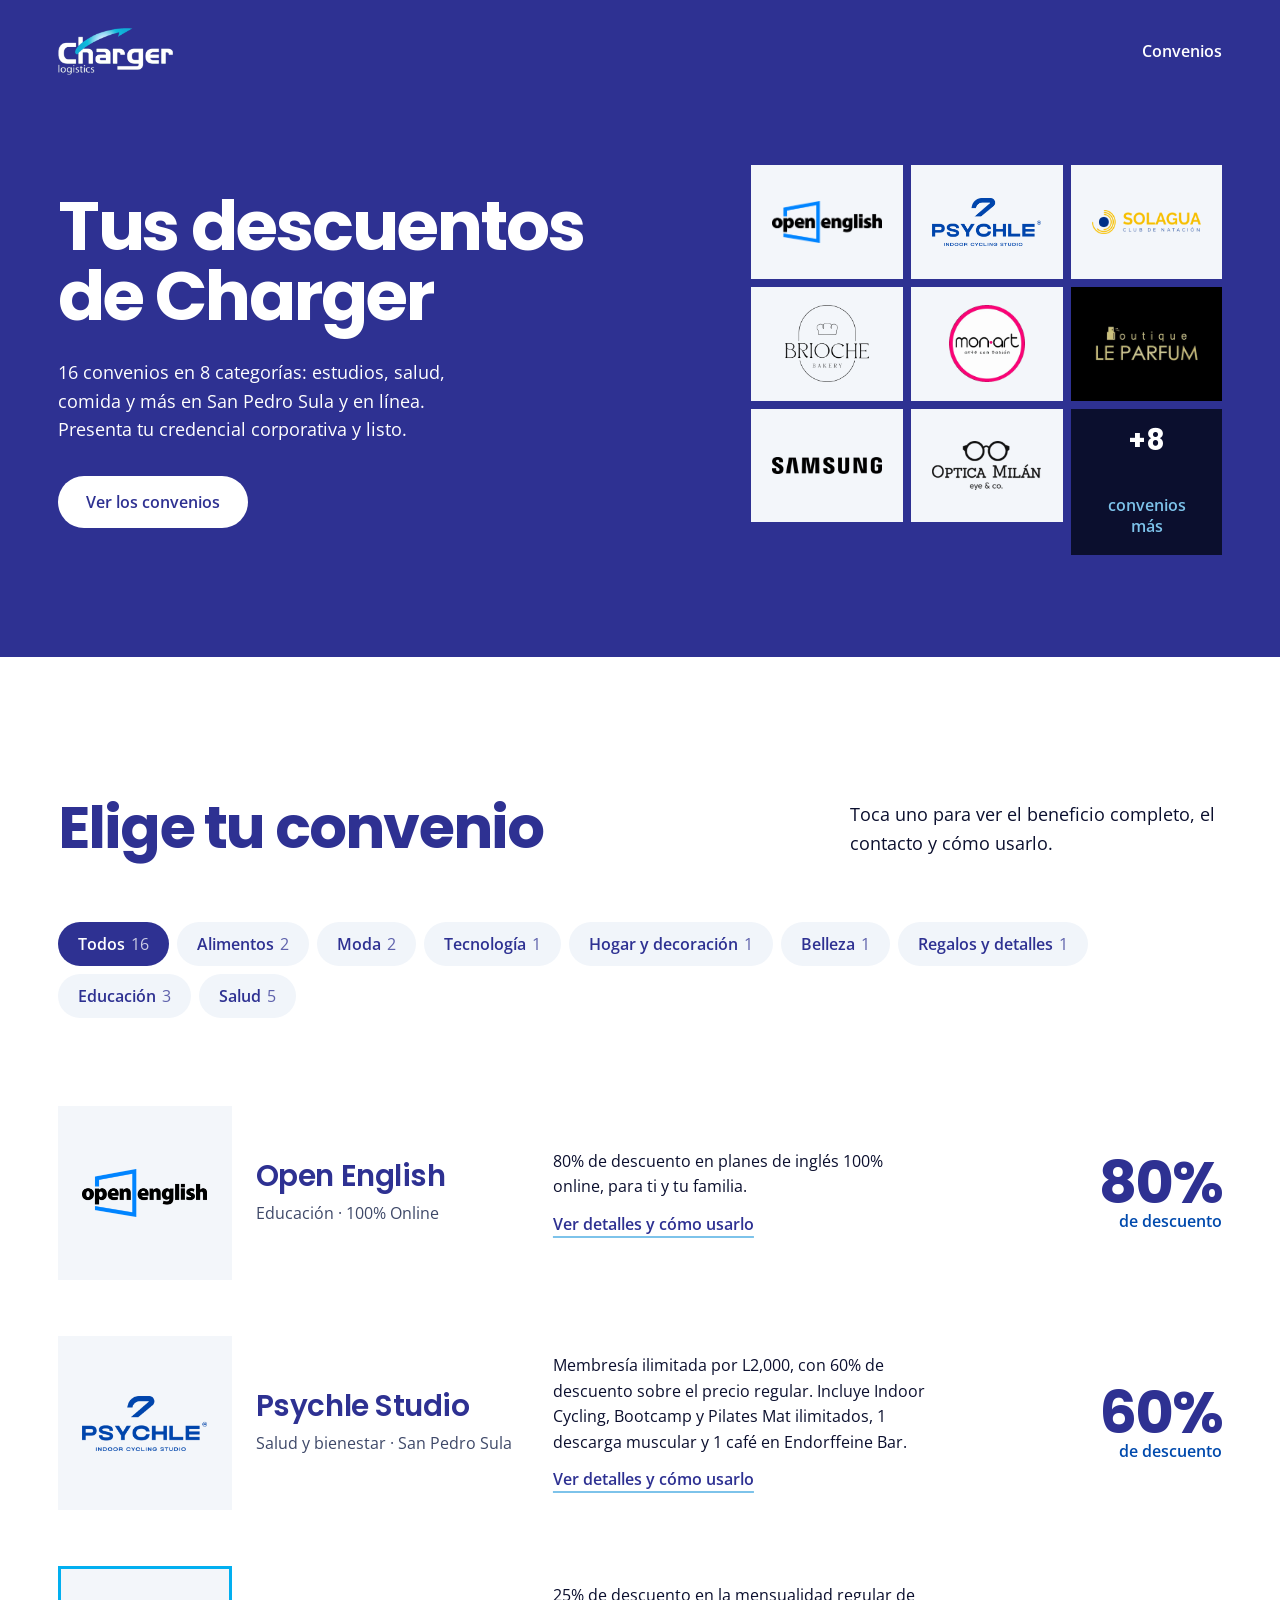
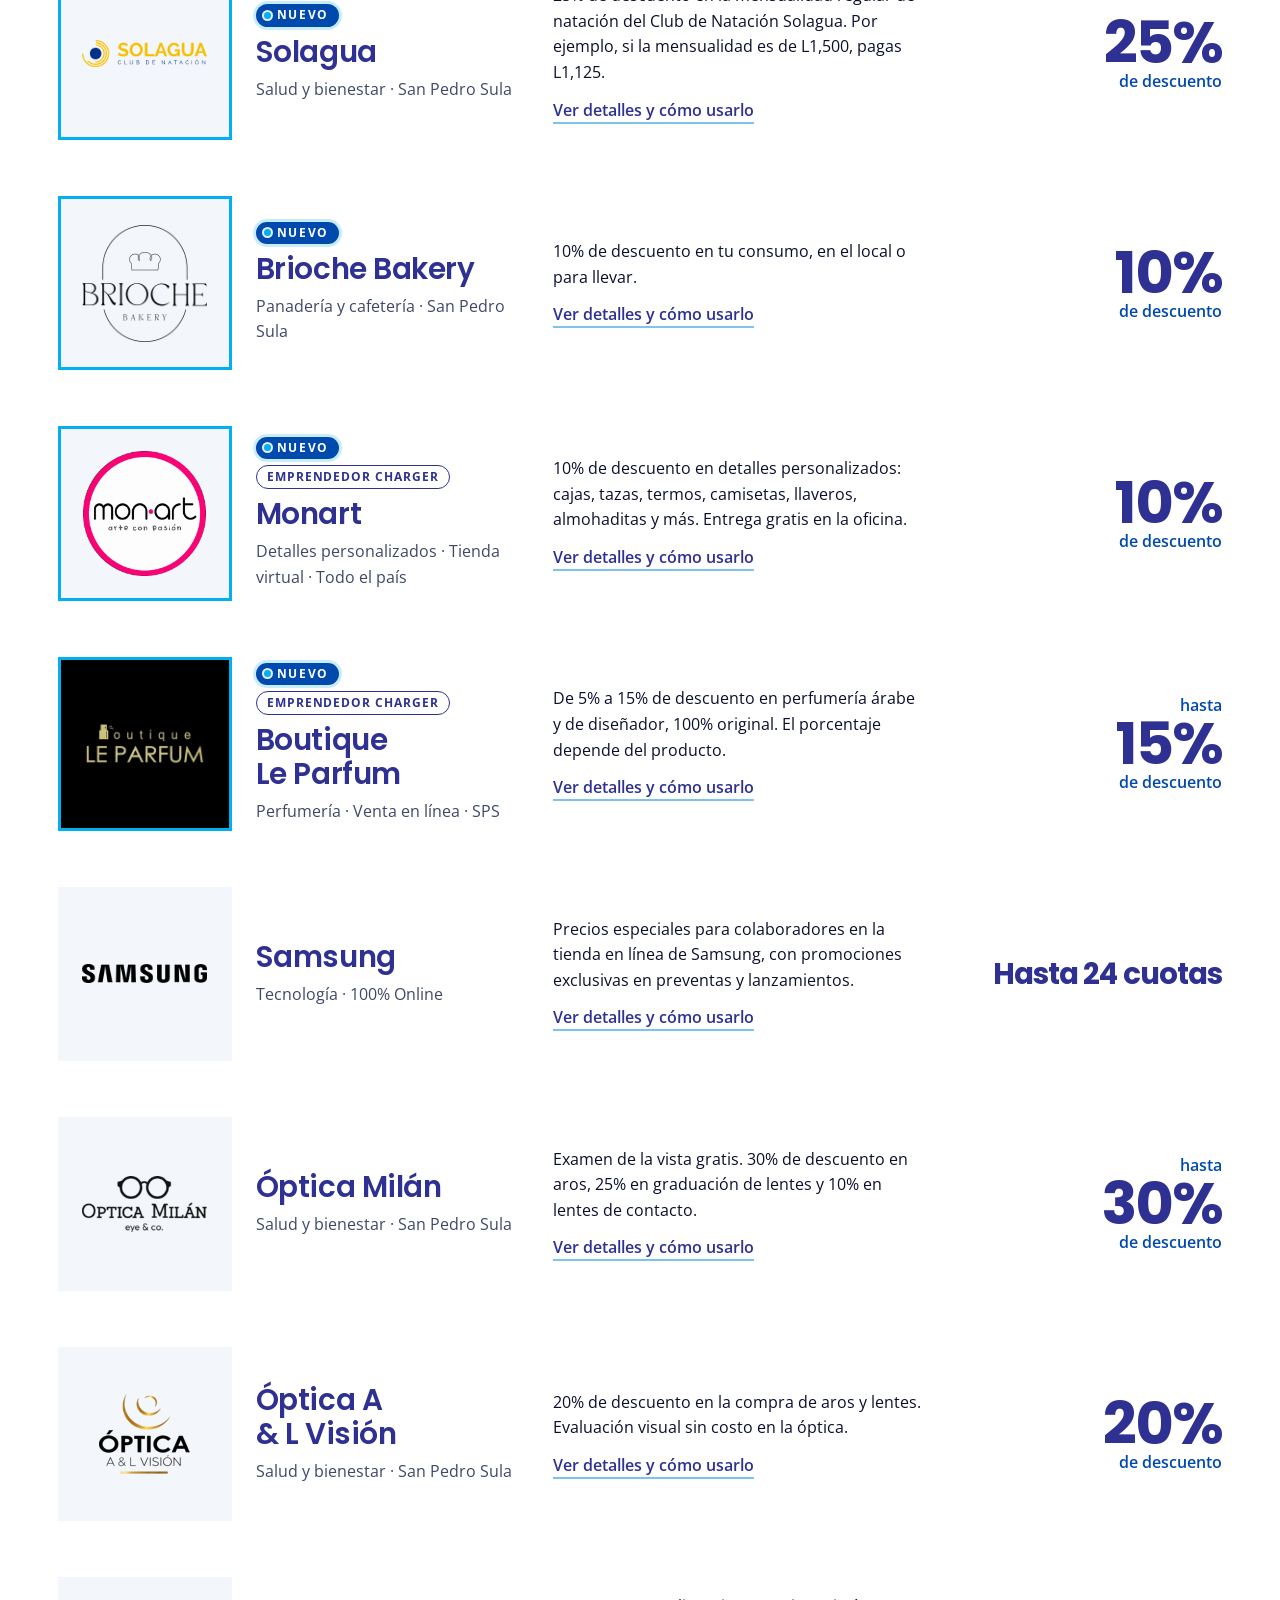
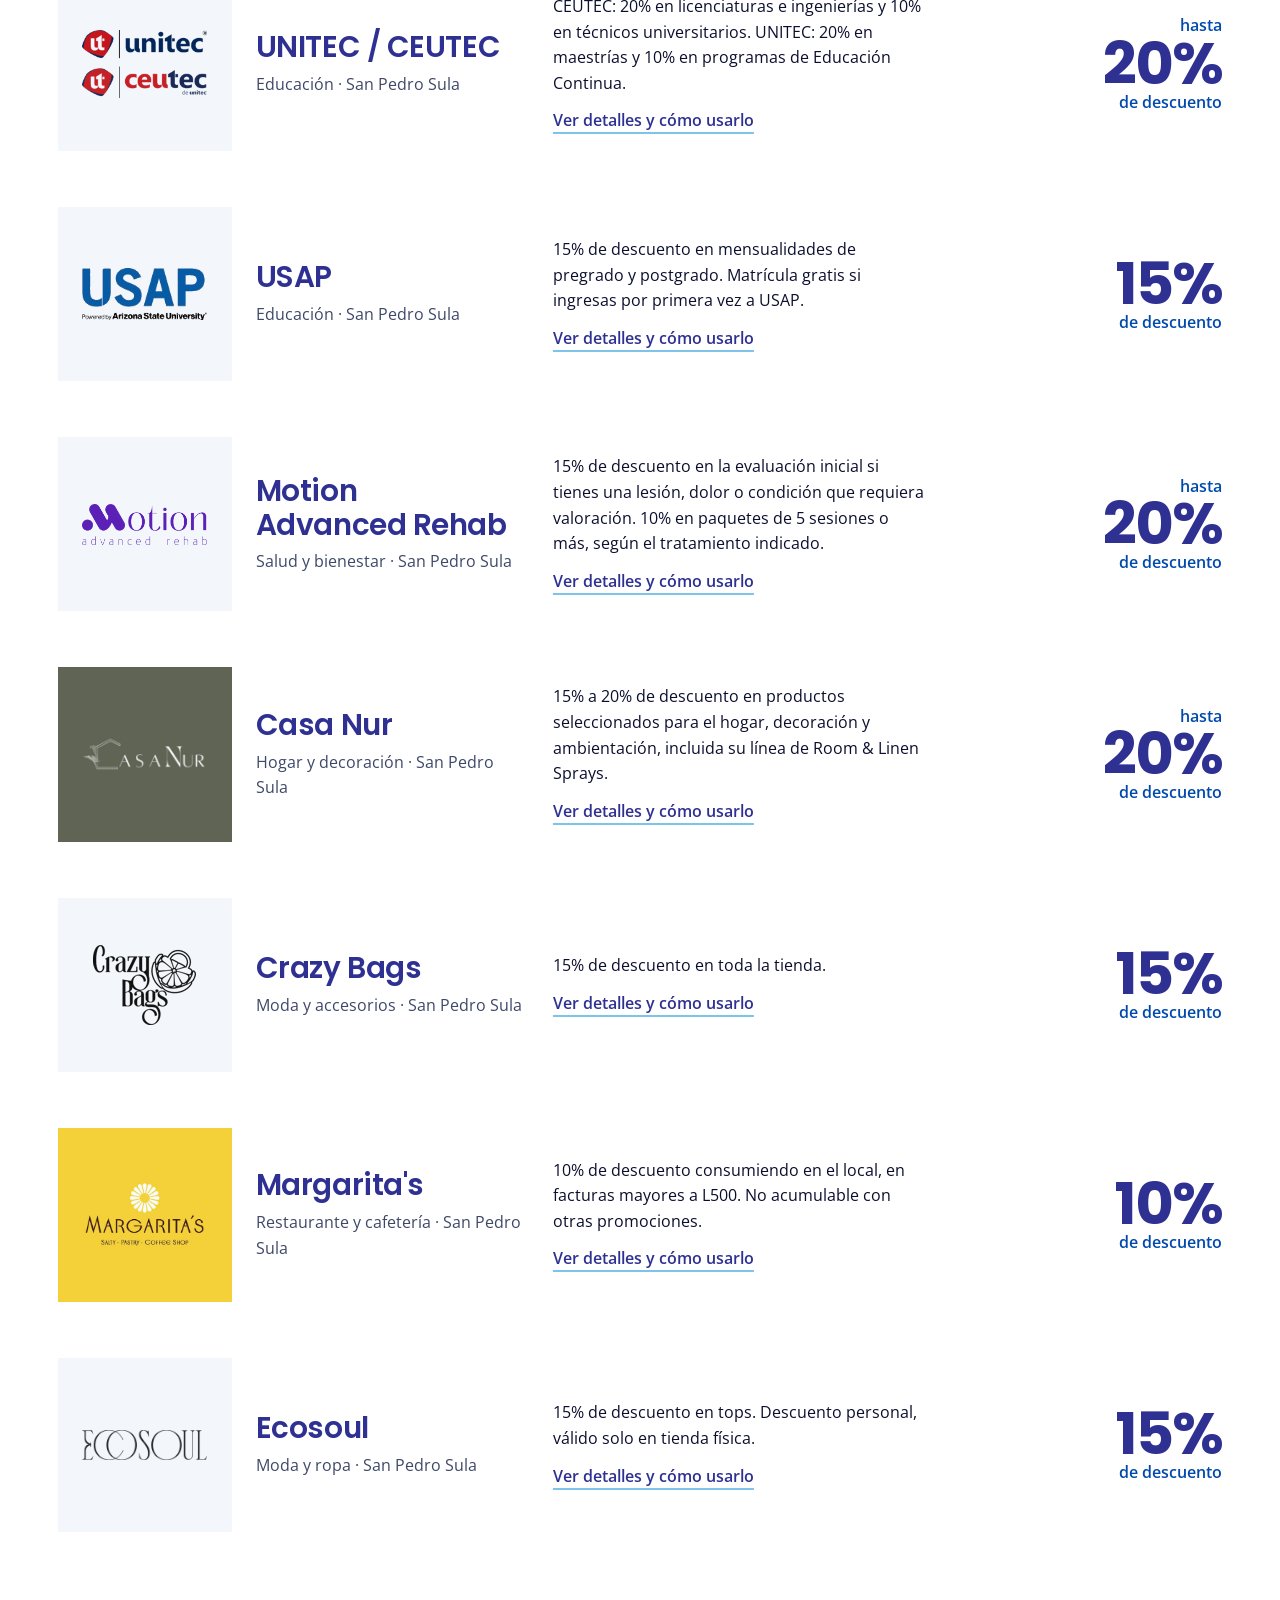
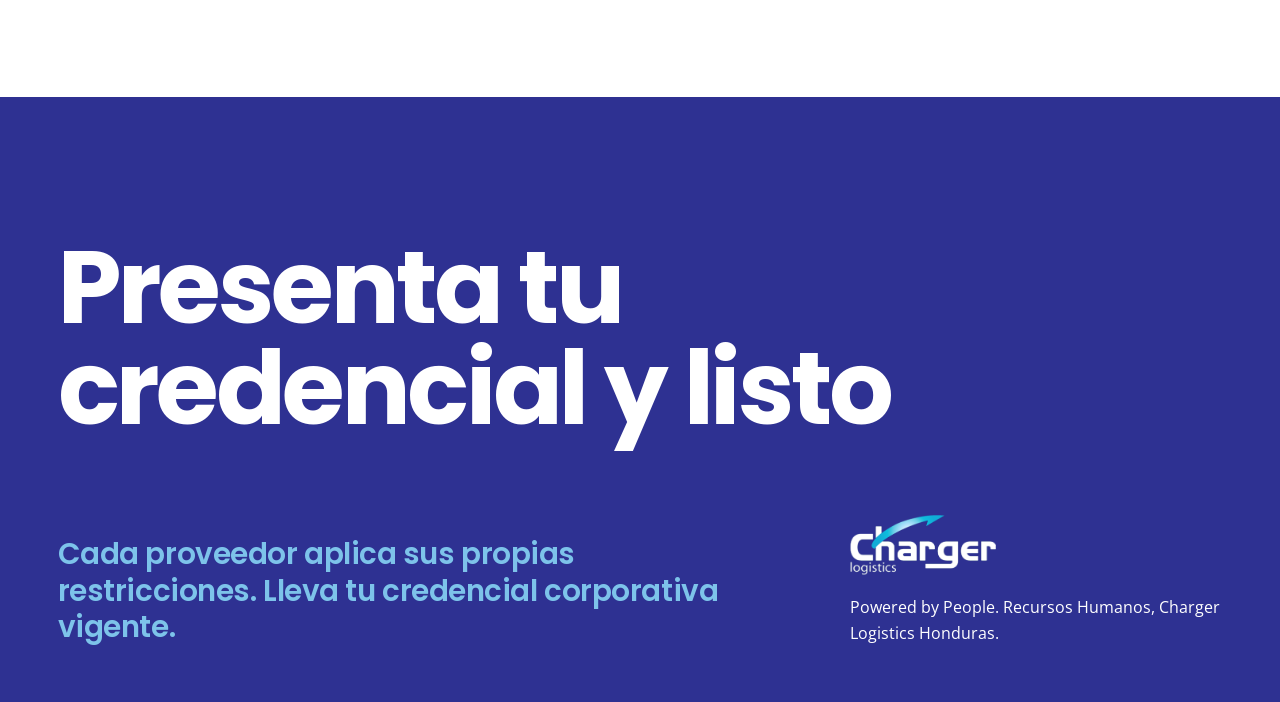
==== convenios/index.html @ ea6435e7 "Convenios: agregar Monart y Boutique Le Parfum (Emprendedores Charger) - Nueva categoría Regalos y d" ====
<!doctype html>
<html lang="es">
<head>
<meta charset="utf-8">
<meta name="viewport" content="width=device-width, initial-scale=1, viewport-fit=cover">
<title>Convenios Charger Honduras</title>
<meta name="description" content="Descuentos y beneficios para colaboradores de Charger Logistics Honduras.">
<meta name="theme-color" content="#2E3192">
<link rel="icon" type="image/png" sizes="64x64" href="[data-uri]">
<link rel="icon" type="image/png" sizes="32x32" href="[data-uri]">
<link rel="apple-touch-icon" href="[data-uri]">
<link rel="preload" href="../fonts/poppins-latin-700-normal.woff2" as="font" type="font/woff2" crossorigin>
<style>
@font-face{font-family:"Poppins";src:url("../fonts/poppins-latin-600-normal.woff2") format("woff2");font-weight:600;font-display:swap}
@font-face{font-family:"Poppins";src:url("../fonts/poppins-latin-700-normal.woff2") format("woff2");font-weight:700;font-display:swap}
@font-face{font-family:"Open Sans";src:url("../fonts/open-sans-latin-wght-normal.woff2") format("woff2");font-weight:300 800;font-display:swap}

:root{
  --indigo:#2E3192; --blue:#004AAD; --cyan:#02AFF0; --sky:#7DC3EA;
  --ink:#0B0F2E; --white:#fff; --tint:#F1F5FA; --track:#DDE4EE; --muted:#3E4868;
  --title:"Poppins",system-ui,sans-serif;
  --body:"Open Sans",system-ui,-apple-system,"Segoe UI",sans-serif;
  --fs-display:clamp(30px,8vw,132px);
  --fs-h2:clamp(32px,4.6vw,68px);
  --fs-statement:clamp(22px,2.3vw,34px);
  --fs-body:18px; --fs-small:16px;
  --m:clamp(20px,4.5vw,64px);
  --gap:clamp(96px,11vw,168px);
  --ease:cubic-bezier(.2,.7,.2,1);
}
*,*::before,*::after{box-sizing:border-box}
html{-webkit-text-size-adjust:100%;scroll-behavior:smooth}
body{margin:0;background:var(--white);color:var(--ink);font:400 var(--fs-body)/1.6 var(--body);-webkit-font-smoothing:antialiased}
h1,h2,h3{font-family:var(--title);margin:0;text-wrap:balance}
p{margin:0} ul,ol{margin:0;padding:0} ul{list-style:none}
img{display:block;max-width:100%;height:auto}
a{color:inherit}
[hidden]{display:none!important}
::selection{background:var(--cyan);color:var(--ink)}
:focus-visible{outline:3px solid var(--cyan);outline-offset:3px}
.wrap{padding-inline:var(--m)}
.skip{position:absolute;left:var(--m);top:-100px;z-index:10;background:var(--white);color:var(--indigo);padding:12px 20px;font-weight:600}
.skip:focus{top:16px}

.btn{display:inline-flex;align-items:center;justify-content:center;min-height:52px;padding:0 28px;border:0;border-radius:999px;font:600 var(--fs-small)/1 var(--body);text-decoration:none;cursor:pointer;transition:background-color .2s,color .2s,transform .15s var(--ease)}
.btn:active{transform:scale(.97)}
.btn-light{background:var(--white);color:var(--indigo)}
.btn-light:hover{background:var(--sky)}

/* Portada */
.hero{background:var(--indigo);color:var(--white)}
.hero .wrap{padding-block:28px clamp(64px,8vw,120px)}
.bar{display:flex;align-items:center;justify-content:space-between;gap:24px}
.brand{width:clamp(96px,9vw,122px)}
.bar ul{display:flex;gap:clamp(16px,3vw,40px)}
.bar a{font-weight:600;font-size:var(--fs-small);text-decoration:none;display:inline-block;padding:8px 0;transition:color .2s}
.bar a:hover{color:var(--sky)}
.hero h1{font-size:clamp(36px,5.4vw,96px);font-weight:700;line-height:1;letter-spacing:-.03em}
.hero-foot{margin-top:clamp(56px,7vw,112px);display:grid;grid-template-columns:repeat(12,1fr);column-gap:24px;row-gap:48px;align-items:center}
.hero-copy{grid-column:1/span 6}
.hero-copy .lead{margin-top:28px}
.lead{max-width:44ch}
.actions-row{margin-top:32px}
.wall{grid-column:8/span 5;justify-self:end;width:100%;max-width:clamp(480px,36vw,760px);display:grid;grid-template-columns:repeat(3,minmax(0,1fr));gap:8px}
.wall span{aspect-ratio:4/3;display:flex;align-items:center;justify-content:center;padding:12% 14%}
.wall img{max-height:100%;object-fit:contain}
.wall .more{background:var(--ink);flex-direction:column;font-family:var(--title);font-weight:700;font-size:28px;line-height:1;text-align:center}
.wall .more small{font:600 var(--fs-small)/1.3 var(--body);margin-top:8px;color:var(--sky)}

/* Lista de convenios */
main{padding-block:var(--gap)}
.list-head{display:grid;grid-template-columns:repeat(12,1fr);column-gap:24px;row-gap:24px;align-items:end}
.list-head h2{grid-column:1/span 7;font-size:var(--fs-h2);font-weight:700;line-height:1.02;letter-spacing:-.03em;color:var(--indigo)}
.list-head p{grid-column:9/span 4;max-width:40ch}
.filters{margin-top:clamp(40px,5vw,64px);display:flex;flex-wrap:wrap;gap:8px}
.filters button{min-height:44px;padding:0 20px;border:0;border-radius:999px;background:var(--tint);color:var(--indigo);font:600 var(--fs-small)/1 var(--body);cursor:pointer;transition:background-color .2s,color .2s,transform .15s var(--ease)}
.filters button:hover{background:var(--track)}
.filters button:active{transform:scale(.97)}
.filters button[aria-pressed="true"]{background:var(--indigo);color:var(--white)}
.filters .n{font-weight:400;margin-left:6px;opacity:.75}

.deals{--pad:clamp(14px,2vw,28px);margin:clamp(40px,5vw,64px) calc(-1*var(--pad)) 0;display:grid;gap:8px}
.deal summary{list-style:none;cursor:pointer;display:grid;grid-template-columns:repeat(12,1fr);column-gap:24px;align-items:center;padding:clamp(16px,2vw,24px) var(--pad);transition:background-color .25s}
.deal summary::-webkit-details-marker{display:none}
.deal summary:hover,.deal details[open] summary{background:var(--tint)}
.tile{grid-column:1/span 2;aspect-ratio:1;display:flex;align-items:center;justify-content:center;padding:14%;transition:transform .3s var(--ease)}
.deal summary:hover .tile{transform:scale(1.03)}
.tile img{max-height:100%;object-fit:contain}
.who{grid-column:3/span 3}
.name{font-size:var(--fs-statement);font-weight:600;line-height:1.15;letter-spacing:-.015em;color:var(--indigo)}
.meta{display:block;margin-top:8px;font-size:var(--fs-small);color:var(--muted)}
.new{display:inline-flex;align-items:center;gap:6px;margin-bottom:8px;padding:4px 10px 4px 8px;border-radius:999px;background:var(--blue);color:var(--white);font:700 12px/1.2 var(--body);letter-spacing:.14em;text-transform:uppercase;box-shadow:0 0 0 3px rgba(2,175,240,.22)}
.new::before{content:"";width:7px;height:7px;border-radius:50%;background:var(--cyan);box-shadow:0 0 0 2px rgba(255,255,255,.9)}
.deal.is-new .tile{box-shadow:inset 0 0 0 3px var(--cyan)}
.tags{display:flex;flex-wrap:wrap;gap:6px;margin-bottom:8px}.tags .new{margin-bottom:0}
.emp{display:inline-flex;align-items:center;padding:4px 10px;border-radius:999px;border:1.5px solid var(--indigo);color:var(--indigo);background:var(--white);font:700 12px/1.2 var(--body);letter-spacing:.08em;text-transform:uppercase}
.sum{grid-column:6/span 4;font-size:var(--fs-small);max-width:44ch}
.cue{display:block;margin-top:12px;font-weight:600;color:var(--indigo);text-decoration:underline;text-decoration-color:var(--sky);text-underline-offset:6px;text-decoration-thickness:2px}
.cue-close,details[open] .cue-open{display:none}
details[open] .cue-close{display:inline}
.offer{grid-column:10/span 3;justify-self:end;text-align:right;font-family:var(--title);font-weight:700;font-size:var(--fs-h2);line-height:.95;letter-spacing:-.03em;color:var(--indigo)}
.offer small{display:block;font:600 var(--fs-small)/1.3 var(--body);letter-spacing:0;color:var(--blue)}
.offer.txt{font-size:var(--fs-statement);line-height:1.1}

.more{display:grid;grid-template-columns:repeat(12,1fr);column-gap:24px;row-gap:32px;background:var(--tint);padding:8px var(--pad) clamp(32px,3.4vw,48px)}
.more > *{animation:reveal .5s var(--ease) both}
.more .how{animation-delay:.08s}
@keyframes reveal{from{opacity:0;transform:translateY(12px)}}
.facts{grid-column:3/span 4;margin:0;display:grid;gap:20px}
.facts dt{font-weight:700;color:var(--indigo)}
.facts dd{margin:4px 0 0;overflow-wrap:anywhere}
.facts a,.how a{color:var(--blue);font-weight:600;text-underline-offset:3px}
.how{grid-column:8/span 5}
.how h3{font-size:var(--fs-body);font-weight:600;color:var(--indigo);margin-bottom:12px}
.how ol{padding-left:1.4em;display:grid;gap:12px;overflow-wrap:anywhere}
.how li::marker{font-family:var(--title);font-weight:700;color:var(--blue)}
.note{margin-top:20px;font-size:var(--fs-small);color:var(--muted)}
.acts{grid-column:3/span 10;display:flex;flex-wrap:wrap;gap:8px}
.act{display:inline-flex;align-items:center;min-height:44px;padding:0 20px;border-radius:999px;background:var(--indigo);color:var(--white);font:600 var(--fs-small)/1 var(--body);text-decoration:none;transition:background-color .2s,transform .15s var(--ease)}
.act:hover{background:var(--ink)}
.act:active{transform:scale(.97)}
.soon{padding:48px var(--pad);background:var(--tint)}
.soon strong{display:block;font-family:var(--title);font-size:var(--fs-statement);color:var(--indigo)}

/* Cierre */
.close{background:var(--indigo);color:var(--white);padding-block:var(--gap) 56px}
.close h2{font-size:var(--fs-display);font-weight:700;line-height:.98;letter-spacing:-.035em}
.close-foot{margin-top:clamp(48px,6vw,88px);display:grid;grid-template-columns:repeat(12,1fr);column-gap:24px;row-gap:48px;align-items:end}
.close-text{grid-column:1/span 7;max-width:40ch;font-family:var(--title);font-weight:600;font-size:var(--fs-statement);line-height:1.25;letter-spacing:-.015em;color:var(--sky)}
.sign{grid-column:9/span 4}
.sign img{width:146px;margin-bottom:20px}
.sign p{font-size:var(--fs-small)}

/* Entradas */
.js [data-rise]{opacity:0;transform:translateY(28px);transition:opacity .8s var(--ease),transform .8s var(--ease);transition-delay:calc(var(--d,0)*70ms)}
.js [data-rise].in,.no-rise [data-rise]{opacity:1;transform:none}

@media (max-width:900px){
  .hero .wrap{min-height:0}
  .hero-foot{margin-top:clamp(48px,10vw,80px)}
  .wall{justify-self:start}
  .hero-copy,.wall,.list-head h2,.list-head p,.close-text,.sign{grid-column:1/-1}
  .hero-foot,.list-head,.close-foot{grid-template-columns:minmax(0,1fr)}
  .wall{max-width:560px;width:100%}
  .tile{grid-column:1/span 3}
  .who{grid-column:4/span 6}
  .offer{grid-column:10/span 3}
  .sum{grid-column:1/-1;margin-top:16px}
  .facts,.how,.acts{grid-column:1/-1}
}
@media (max-width:560px){
  .deal summary{grid-template-columns:72px 1fr auto;column-gap:16px;align-items:start}
  .tile{grid-column:1;width:72px}
  .who{grid-column:2}
  .hero h1{font-size:10.5vw}
  .wall span{aspect-ratio:4/3}
  .wall{gap:6px}
  .wall .more{font-size:22px}
  .wall .more{padding:6px}
  .wall .more small{font-size:13px;margin-top:4px}
  .offer{grid-column:3;grid-row:1;font-size:var(--fs-statement)}
  .offer.txt{font-size:var(--fs-small);max-width:9ch}
  .sum{grid-column:1/-1}
  .more{grid-template-columns:1fr}
}
@media (prefers-reduced-motion:reduce){
  html{scroll-behavior:auto}
  .js [data-rise]{opacity:1;transform:none;transition:none}
  .more > *{animation:none}
  *,*::before,*::after{transition-duration:.01ms!important;transition-delay:0s!important}
}
</style>
<script>
document.documentElement.classList.add('js');
window.__riseFallback = setTimeout(function () { document.documentElement.classList.add('no-rise'); }, 2500);
</script>
</head>
<body>
<a class="skip" href="#convenios">Saltar a los convenios</a>

<header class="hero">
  <div class="wrap">
    <nav class="bar" aria-label="Secciones">
      <img class="brand" src="[data-uri]" alt="Charger Logistics" width="122" height="50">
      <ul>
        <li><a href="#convenios">Convenios</a></li>
      </ul>
    </nav>

    <div class="hero-foot">
      <div class="hero-copy" data-rise>
        <h1>Tus descuentos de&nbsp;Charger</h1>
        <p class="lead" id="lead">Estudios, salud, comida y más en San Pedro Sula y en línea. Presenta tu credencial corporativa y listo.</p>
        <p class="actions-row">
          <a class="btn btn-light" href="#convenios">Ver los convenios</a>
        </p>
      </div>
      <div class="wall" id="wall" data-rise style="--d:2" aria-hidden="true"></div>
    </div>
  </div>
</header>

<main id="convenios" aria-labelledby="conv-title">
  <div class="wrap">
    <div class="list-head" data-rise>
      <h2 id="conv-title">Elige tu convenio</h2>
      <p>Toca uno para ver el beneficio completo, el contacto y cómo usarlo.</p>
    </div>
    <nav class="filters" id="filters" aria-label="Categorías" data-rise style="--d:1"></nav>
    <ul class="deals" id="deals"></ul>
  </div>
</main>

<footer class="close">
  <div class="wrap">
    <h2 data-rise>Presenta tu credencial y&nbsp;listo</h2>
    <div class="close-foot">
      <p class="close-text" data-rise style="--d:1">Cada proveedor aplica sus propias restricciones. Lleva tu credencial corporativa vigente.</p>
      <div class="sign" data-rise style="--d:2">
        <img src="[data-uri]" alt="Charger Logistics" width="146" height="60" loading="lazy">
        <p>Powered by People. Recursos Humanos, Charger Logistics Honduras.</p>
      </div>
    </div>
  </div>
</footer>

<script>
const CATEGORIES = [
  ["alimentos","Alimentos"],["moda","Moda"],["tecnologia","Tecnología"],["hogar","Hogar y decoración"],["belleza","Belleza"],["regalos","Regalos y detalles"],["viajes","Viajes"],
  ["hospedaje","Hospedaje"],["movilidad","Movilidad"],["educacion","Educación"],["salud","Salud"]
];

/* Para agregar un proveedor copia un bloque y edítalo.
   chip: {type:"city", text:"San Pedro Sula"} · {type:"nat", text:"100% Online"}
   badge: {type:"off", text:"10% OFF"} o {type:"txt", text:"Clase gratis"}
   nuevo: true  → muestra la etiqueta "Nuevo" sobre el logo
   emprendedor: true → muestra la etiqueta "Emprendedor Charger" (negocios de colaboradores)
   ic: emoji de referencia; el que tenga 🎁 es el beneficio que se muestra en la fila.
   🎁 beneficio · 📱 contacto · 📞 asesor · 💳 pago · 📍 ubicación · 🛵 envío · ✨ extra
   🩺 salud · 🥗 nutrición · 🎓 estudios · 👨‍👩‍👧 familia · 🌐 / 🌎 online · 🚴 actividad */
const PROVIDERS = [
  {
    name:"Casa Nur",
    cat:"hogar", catLabel:"Hogar y decoración",
    chip:{type:"city", text:"San Pedro Sula"},
    badge:{type:"off", text:"Hasta 20% OFF"},
    logo:{img:"[data-uri]", bg:"#5f6455"},
    items:[
      {ic:"🎁", lbl:"Beneficio", text:"15% a 20% de descuento en productos seleccionados para el hogar, decoración y ambientación, incluida su línea de Room & Linen Sprays."},
      {ic:"📱", lbl:"Contacto", text:"Instagram: @casanurhn"}
    ],
    how:[
      "Escribe a @casanurhn en Instagram para ver los productos disponibles.",
      "Indica que eres colaborador de Charger Logistics.",
      "Presenta tu credencial corporativa al hacer tu compra para aplicar el descuento."
    ]
  },
  {
    name:"Óptica A & L Visión",
    cat:"salud", catLabel:"Salud y bienestar",
    chip:{type:"city", text:"San Pedro Sula"},
    badge:{type:"off", text:"20% OFF"},
    logo:{img:"[data-uri]", bg:"#F3F6FA"},
    items:[
      {ic:"🎁", lbl:"Beneficio", text:"20% de descuento en la compra de aros y lentes. Evaluación visual sin costo en la óptica."},
      {ic:"💳", lbl:"Formas de pago", text:"Crédito a 6 meses con deducción por planilla. Financiamiento adicional con tarjetas BAC y Ficohsa."},
      {ic:"📍", lbl:"Ubicación", text:"Plaza Carolina, Boulevard Mackey, local 107, San Pedro Sula."},
      {ic:"📱", lbl:"Citas", text:"Tel. 8811-5777 · 3397-4081"}
    ],
    how:[
      "Agenda tu cita al 8811-5777 o al 3397-4081 y visita la óptica en Plaza Carolina, local 107. También puedes aprovechar el beneficio durante las visitas de Óptica A & L Visión a las oficinas de Charger.",
      "Presenta tu credencial corporativa de Charger.",
      "Recibe tu evaluación sin costo. Al comprar aros y lentes se aplica el 20% de descuento.",
      "Si quieres pagar con crédito a 6 meses por deducción de planilla, escribe a Recursos Humanos para solicitarlo."
    ]
  },
  {
    name:"Crazy Bags",
    cat:"moda", catLabel:"Moda y accesorios",
    chip:{type:"city", text:"San Pedro Sula"},
    badge:{type:"off", text:"15% OFF"},
    logo:{img:"[data-uri]", bg:"#F3F6FA"},
    items:[
      {ic:"🎁", lbl:"Beneficio", text:"15% de descuento en toda la tienda."},
      {ic:"🛵", lbl:"Envío", text:"Envío gratis dentro de San Pedro Sula."},
      {ic:"✨", lbl:"Extra", text:"Regalo adicional en compras mayores a L2,000."},
      {ic:"📱", lbl:"Contacto", text:"Instagram: @crazybagshn ·", link:{label:"Ver catálogo", url:"https://crazybagshn.my.canva.site/cb"}}
    ],
    how:[
      "Revisa el catálogo o escribe a @crazybagshn en Instagram para hacer tu pedido.",
      "Indica que eres colaborador de Charger Logistics.",
      "Presenta tu credencial corporativa y tu DNI para aplicar el descuento."
    ]
  },
  {
    name:"Motion Advanced Rehab",
    cat:"salud", catLabel:"Salud y bienestar",
    chip:{type:"city", text:"San Pedro Sula"},
    badge:{type:"off", text:"Hasta 20% OFF"},
    logo:{img:"[data-uri]", bg:"#F3F6FA"},
    items:[
      {ic:"🩺", lbl:"Fisioterapia", text:"15% de descuento en la evaluación inicial si tienes una lesión, dolor o condición que requiera valoración. 10% en paquetes de 5 sesiones o más, según el tratamiento indicado."},
      {ic:"🥗", lbl:"Nutrición", text:"Evaluación nutricional por L1,200 (regular L1,500, 20% de descuento). Incluye evaluación inicial, plan de alimentación personalizado, primer control de peso a las dos semanas y acompañamiento durante las primeras 2 semanas."},
      {ic:"📍", lbl:"Ubicación", text:"8 y 9 calle S.O., 7 avenida S, San Pedro Sula."},
      {ic:"📱", lbl:"Contacto", text:"Tel. +504 9334-3693 · Instagram: @motionrehab"}
    ],
    how:[
      "Agenda tu cita al +504 9334-3693 o por Instagram @motionrehab.",
      "El día de tu cita, presenta tu credencial corporativa de Charger y tu DNI.",
      "Elige el servicio: evaluación de fisioterapia, paquete de sesiones o evaluación nutricional."
    ]
  },
  {
    name:"UNITEC / CEUTEC",
    cat:"educacion", catLabel:"Educación",
    chip:{type:"city", text:"San Pedro Sula"},
    badge:{type:"off", text:"Hasta 20% OFF"},
    logo:{img:"[data-uri]", bg:"#F3F6FA"},
    items:[
      {ic:"🎁", lbl:"Beneficio", text:"CEUTEC: 20% en licenciaturas e ingenierías y 10% en técnicos universitarios. UNITEC: 20% en maestrías y 10% en programas de Educación Continua."},
      {ic:"🎓", lbl:"Quién aplica", text:"Estudiantes de primer ingreso o inactivos por 2 años o más."},
      {ic:"👨‍👩‍👧", lbl:"Familiares", text:"Aplica para familiares directos."},
      {ic:"📍", lbl:"Ubicación", text:"Calle hacia Armenta, contiguo a Altia Business Park, San Pedro Sula."},
      {ic:"📱", lbl:"Contacto", text:"Raquel Contreras · Cel. +504 3203-0494"}
    ],
    how:[
      "Comunícate con Raquel Contreras al +504 3203-0494 para registrarte en el convenio.",
      "Solicita a Recursos Humanos tu constancia de trabajo que te acredite como colaborador activo de Charger.",
      "Envía la constancia a UNITEC/CEUTEC en las fechas que indique cada periodo.",
      "Si el beneficio es para un familiar, pregunta qué documento adicional necesitas."
    ]
  },
  {
    name:"USAP",
    cat:"educacion", catLabel:"Educación",
    chip:{type:"city", text:"San Pedro Sula"},
    badge:{type:"off", text:"15% OFF"},
    logo:{img:"[data-uri]", bg:"#F3F6FA"},
    items:[
      {ic:"🎁", lbl:"Beneficio", text:"15% de descuento en mensualidades de pregrado y postgrado. Matrícula gratis si ingresas por primera vez a USAP."},
      {ic:"🎓", lbl:"Incluye", text:"Equivalencias gratis si tienes clases aprobadas en otra universidad y modalidades de clases flexibles. Si eres estudiante inactivo por más de 2 años, matrícula y cambio de carrera gratis."},
      {ic:"👨‍👩‍👧", lbl:"Familiares", text:"Aplica para cónyuge e hijos."},
      {ic:"📍", lbl:"Ubicación", text:"Campus Universitario USAP, Avenida Circunvalación, San Pedro Sula."},
      {ic:"📱", lbl:"Contacto", text:"Leny Fabiola Ríos · Cel. 3301-2574 · alianzascorporativas@usap.edu"}
    ],
    how:[
      "Regístrate en el programa a través de Leny Fabiola Ríos (3301-2574 o alianzascorporativas@usap.edu). Es el único canal de inscripción.",
      "Solicita a Recursos Humanos tu constancia de trabajo que te acredite como colaborador activo de Charger.",
      "Envía la constancia en formato digital a USAP en las fechas que indique cada ciclo.",
      "Si el beneficio es para tu hijo, adjunta también su partida de nacimiento."
    ],
    note:"Aplican restricciones de USAP."
  },
  {
    name:"Óptica Milán",
    cat:"salud", catLabel:"Salud y bienestar",
    chip:{type:"city", text:"San Pedro Sula"},
    badge:{type:"off", text:"Hasta 30% OFF"},
    logo:{img:"[data-uri]", bg:"#F3F6FA"},
    items:[
      {ic:"🎁", lbl:"Beneficio", text:"Examen de la vista gratis. 30% de descuento en aros, 25% en graduación de lentes y 10% en lentes de contacto."},
      {ic:"👨‍👩‍👧", lbl:"Familiares", text:"Aplica para padres, hermanos, cónyuge e hijos. Deben ir contigo a la óptica para recibir el descuento."},
      {ic:"📍", lbl:"Ubicación", text:"Local 9, Plaza Firenze, Barrio Los Andes, 2 calle, 16 avenida, San Pedro Sula."},
      {ic:"📱", lbl:"Contacto", text:"Cel. 3375-0335 · opticamilanhn@gmail.com"}
    ],
    how:[
      "Agenda tu cita al 3375-0335 o escribe a opticamilanhn@gmail.com.",
      "Visita Óptica Milán en Plaza Firenze, local 9, Barrio Los Andes.",
      "Presenta tu carné de colaborador de Charger para recibir el examen gratis y los descuentos. Si el descuento es para un familiar, acompáñalo. Aplican restricciones."
    ]
  },
  {
    name:"Samsung",
    cat:"tecnologia", catLabel:"Tecnología",
    chip:{type:"nat", text:"100% Online"},
    badge:{type:"txt", color:"purple", text:"Hasta 24 cuotas"},
    logo:{img:"[data-uri]", bg:"#F3F6FA"},
    items:[
      {ic:"🎁", lbl:"Beneficio", text:"Precios especiales para colaboradores en la tienda en línea de Samsung, con promociones exclusivas en preventas y lanzamientos."},
      {ic:"💳", lbl:"Incluye", text:"Hasta 24 cuotas sin intereses, envío gratis a todo el país, garantía local en todos los productos y ofertas especiales cada mes."},
      {ic:"🌐", lbl:"Tienda", text:"Disponible 24/7. Descuento personal, válido solo en línea:", link:{label:"Ir a la tienda de beneficios", url:"https://shop.samsung.com/latin/cac/honduras_benefits/"}}
    ],
    how:[
      "Entra a shop.samsung.com/latin/cac/honduras_benefits.",
      "Escribe tu correo electrónico y selecciona Charger Logistics en el listado de empresas. Da clic en Enviar.",
      "Revisa tu correo, copia el código de verificación, pégalo en la plataforma y da clic en Validar.",
      "Elige tus productos, agrégalos al carrito y selecciona \"Ir al carrito\".",
      "Ingresa tus datos y paga. Recibirás un correo con tu número de orden y tu pedido llegará a domicilio con envío gratis."
    ]
  },
  {
    name:"Margarita's",
    cat:"alimentos", catLabel:"Restaurante y cafetería",
    chip:{type:"city", text:"San Pedro Sula"},
    badge:{type:"off", text:"10% OFF"},
    logo:{img:"[data-uri]", bg:"#f4d139"},
    items:[
      {ic:"🎁", lbl:"Beneficio", text:"10% de descuento consumiendo en el local, en facturas mayores a L500. No acumulable con otras promociones."},
      {ic:"🛵", lbl:"A domicilio", text:"Delivery gratis en pedidos desde L1,500, coordinando directamente con el restaurante (no aplica en apps de delivery). Value Lunch disponible a domicilio."},
      {ic:"📍", lbl:"Ubicación", text:"18 19 Avenida S, San Pedro Sula 21104."},
      {ic:"📱", lbl:"Contacto", text:"Tel. +504 9669-2011 · Instagram: @margaritascoffeeshop · Reservas en", link:{label:"OpenTable", url:"https://www.opentable.com/r/margaritas-coffee-shop-reservations-san-pedro-sula?restref=1500139"}}
    ],
    how:[
      "En el local: presenta tu credencial corporativa de Charger antes de pedir la cuenta. El 10% aplica en facturas mayores a L500.",
      "A domicilio: pide directamente al restaurante al +504 9669-2011 e indica que eres colaborador de Charger. El envío es gratis desde L1,500. No aplica en pedidos hechos por apps de delivery.",
      "El descuento es personal y no se combina con otras promociones."
    ]
  },
  {
    name:"Psychle Studio",
    cat:"salud", catLabel:"Salud y bienestar",
    chip:{type:"city", text:"San Pedro Sula"},
    badge:{type:"off", text:"60% OFF"},
    logo:{img:"[data-uri]", bg:"#F3F6FA"},
    items:[
      {ic:"🎁", lbl:"Beneficio", text:"Membresía ilimitada por L2,000, con 60% de descuento sobre el precio regular. Incluye Indoor Cycling, Bootcamp y Pilates Mat ilimitados, 1 descarga muscular y 1 café en Endorffeine Bar."},
      {ic:"🚴", lbl:"Para probar", text:"1 clase por L250 (regular L490) o Paquete Charger de 3 clases por L680 (regular L1,230)."},
      {ic:"📍", lbl:"Ubicación", text:"10 calle, Colonia Trejo, a la par del Hotel Hyatt."},
      {ic:"📱", lbl:"Contacto", text:"Instagram: @psychlestudio ·", link:{label:"psychle.playbypoint.com", url:"https://psychle.playbypoint.com/"}}
    ],
    how:[
      "Visita Psychle Studio en Colonia Trejo, a la par del Hotel Hyatt.",
      "Presenta tu credencial corporativa de Charger en recepción.",
      "Elige la membresía ilimitada, una clase suelta o el Paquete Charger de 3 clases. El descuento es personal y aplica solo en el estudio."
    ]
  },
  {
    name:"Ecosoul",
    cat:"moda", catLabel:"Moda y ropa",
    chip:{type:"city", text:"San Pedro Sula"},
    badge:{type:"off", text:"15% OFF"},
    logo:{img:"[data-uri]", bg:"#F3F6FA"},
    items:[
      {ic:"🎁", lbl:"Beneficio", text:"15% de descuento en tops. Descuento personal, válido solo en tienda física."},
      {ic:"📱", lbl:"Contacto", text:"Instagram: @ecosoul__ ·", link:{label:"ecosoul.shop", url:"https://www.ecosoul.shop"}}
    ],
    how:[
      "Visita la tienda Ecosoul.",
      "Presenta tu credencial corporativa de Charger antes de pagar.",
      "El 15% se aplica a tops. Es personal y no aplica en compras en línea."
    ]
  },
  {
    name:"Open English",
    cat:"educacion", catLabel:"Educación",
    chip:{type:"nat", text:"100% Online"},
    badge:{type:"off", text:"80% OFF"},
    logo:{img:"[data-uri]", bg:"#F3F6FA"},
    items:[
      {ic:"🎁", lbl:"Beneficio", text:"80% de descuento en planes de inglés 100% online, para ti y tu familia."},
      {ic:"🌎", lbl:"Incluye", text:"12 meses de acceso, clases en vivo 24/7, profesores nativos y certificado internacional."},
      {ic:"💳", lbl:"Forma de pago", text:"2 cuotas sin intereses con tarjeta de crédito o débito: 50% al inscribirte y 50% a los 30 días."},
      {ic:"📞", lbl:"Asesor", text:"Arturo Romero · WhatsApp +51 906 811 846 · arturo.romero@openenglish.com"}
    ],
    how:[
      "Escribe o llama a Arturo Romero, asesor de Open English: +51 906 811 846 o arturo.romero@openenglish.com.",
      "Indica que eres colaborador de Charger Logistics para acceder al convenio.",
      "Elige tu plan y paga en una o dos cuotas sin intereses."
    ]
  },
  {
    name:"Solagua",
    nuevo:true,
    cat:"salud", catLabel:"Salud y bienestar",
    chip:{type:"city", text:"San Pedro Sula"},
    badge:{type:"off", text:"25% OFF"},
    logo:{img:"[data-uri]", bg:"#F3F6FA"},
    items:[
      {ic:"🎁", lbl:"Beneficio", text:"25% de descuento en la mensualidad regular de natación del Club de Natación Solagua. Por ejemplo, si la mensualidad es de L1,500, pagas L1,125."},
      {ic:"✨", lbl:"Condiciones", text:"Beneficio personal para colaboradores activos. No incluye matrícula, membresías anuales, eventos ni clases privadas, y no se combina con otras promociones."},
      {ic:"🚴", lbl:"Horarios", text:"Según los cupos y horarios vigentes del club."}
    ],
    how:[
      "Comunícate con el Club de Natación Solagua para conocer los horarios y cupos disponibles.",
      "Indica que eres colaborador de Charger Logistics y presenta tu credencial corporativa o tu constancia de trabajo (puedes pedirla a Recursos Humanos).",
      "Inscríbete en la mensualidad regular de natación. El 25% se aplica sobre la tarifa vigente al momento de inscribirte o renovar."
    ]
  },
  {
    name:"Brioche Bakery",
    nuevo:true,
    cat:"alimentos", catLabel:"Panadería y cafetería",
    chip:{type:"city", text:"San Pedro Sula"},
    badge:{type:"off", text:"10% OFF"},
    logo:{img:"[data-uri]", bg:"#F3F6FA"},
    items:[
      {ic:"🎁", lbl:"Beneficio", text:"10% de descuento en tu consumo, en el local o para llevar."},
      {ic:"✨", lbl:"Condiciones", text:"Aplica solo para consumo individual. No aplica en pedidos grupales ni en compras para otras personas."},
      {ic:"📱", lbl:"Contacto", text:"Instagram: @briochehn"}
    ],
    how:[
      "Visita Brioche Bakery.",
      "Presenta tu ID de Charger Logistics antes de pagar.",
      "El 10% se aplica a tu consumo personal, ya sea en el local o para llevar."
    ]
  },
  {
    name:"Boutique Le Parfum",
    nuevo:true, emprendedor:true,
    cat:"belleza", catLabel:"Perfumería",
    chip:{type:"nat", text:"Venta en línea · SPS"},
    badge:{type:"off", text:"Hasta 15% OFF"},
    logo:{img:"[data-uri]", bg:"#000000"},
    items:[
      {ic:"🎁", lbl:"Beneficio", text:"De 5% a 15% de descuento en perfumería árabe y de diseñador, 100% original. El porcentaje depende del producto."},
      {ic:"✨", lbl:"Condiciones", text:"Aplica en todos los productos. No se combina con otras promociones."},
      {ic:"🛵", lbl:"Entrega", text:"De 1 a 3 días. Entregas en la oficina de Charger de lunes a viernes."},
      {ic:"💳", lbl:"Forma de pago", text:"Efectivo o transferencia."},
      {ic:"📱", lbl:"Contacto", text:"WhatsApp 9587-7229 · Instagram @boutique_leparfumhn · boutiqueleparfumhn@gmail.com · Atención de 8:00 a. m. a 5:00 p. m."}
    ],
    how:[
      "Haz tu pedido por WhatsApp al 9587-7229, por Instagram o por llamada.",
      "Indica que eres colaborador de Charger y presenta tu carnet al recibir tu pedido.",
      "Recibe tu perfume en la oficina en 1 a 3 días y paga en efectivo o por transferencia."
    ]
  },
  {
    name:"Monart",
    nuevo:true, emprendedor:true,
    cat:"regalos", catLabel:"Detalles personalizados",
    chip:{type:"nat", text:"Tienda virtual · Todo el país"},
    badge:{type:"off", text:"10% OFF"},
    logo:{img:"[data-uri]", bg:"#F3F6FA"},
    items:[
      {ic:"🎁", lbl:"Beneficio", text:"10% de descuento en detalles personalizados: cajas, tazas, termos, camisetas, llaveros, almohaditas y más. Entrega gratis en la oficina."},
      {ic:"✨", lbl:"Extras", text:"Regalo adicional en compras desde L2,000. Tarjeta de fidelidad: al acumular 10 compras de L350 o más, recibes L350 de descuento en tu siguiente compra. Se combina con otras promociones."},
      {ic:"🛵", lbl:"Pedidos", text:"Con 5 días de anticipación."},
      {ic:"💳", lbl:"Forma de pago", text:"Efectivo o tarjeta."},
      {ic:"📱", lbl:"Contacto", text:"WhatsApp 3155-1320 · Instagram @mon.art.hn · m.monart.hn@gmail.com · Atención de 10:00 a. m. a 10:00 p. m."}
    ],
    how:[
      "Escribe por WhatsApp al 3155-1320 con al menos 5 días de anticipación.",
      "Indica que eres colaborador de Charger y presenta tu carnet al recibir tu pedido.",
      "Recibe tu pedido gratis en la oficina y paga en efectivo o con tarjeta."
    ]
  }
];

// Orden de aparición (los más atractivos primero). Los que no estén en la lista van al final.
const ORDER = ["Open English","Psychle Studio","Solagua","Brioche Bakery","Monart","Boutique Le Parfum","Samsung","Óptica Milán","Óptica A & L Visión","UNITEC / CEUTEC","USAP","Motion Advanced Rehab","Casa Nur","Crazy Bags","Margarita's","Ecosoul"];
PROVIDERS.sort((a,b)=>{const i=n=>{const k=ORDER.indexOf(n);return k<0?999:k};return i(a.name)-i(b.name);});


const $ = s => document.querySelector(s);
const esc = s => String(s).replace(/[&<>"]/g,c=>({"&":"&amp;","<":"&lt;",">":"&gt;",'"':"&quot;"}[c]));

/* Contactos tocables: teléfonos, WhatsApp, correos e Instagram dentro del texto */
const RX = /([\w.+-]+@[\w-]+(?:\.[\w-]+)*\.[A-Za-z]{2,})|@([A-Za-z0-9_](?:[A-Za-z0-9_.]*[A-Za-z0-9_])?)|((?:\+\d{2,3}\s)?\d{3,4}[- ]\d{3,4}(?:[- ]\d{3})?)/g;
const telHref = n => { let d=n.replace(/\D/g,""); if(!n.trim().startsWith("+")) d="504"+d; return "+"+d; };
function linkify(raw){
  const txt=String(raw); let out="", last=0, m; RX.lastIndex=0;
  while((m=RX.exec(txt))){
    out+=esc(txt.slice(last,m.index));
    if(m[1]) out+=`<a href="mailto:${esc(m[1])}">${esc(m[1])}</a>`;
    else if(m[2]) out+=`<a href="https://www.instagram.com/${esc(m[2])}/" target="_blank" rel="noopener">@${esc(m[2])}</a>`;
    else { const wa=/whatsapp(\s+al)?\s*$/i.test(txt.slice(Math.max(0,m.index-16),m.index));
      out+= wa ? `<a href="https://wa.me/${telHref(m[3]).slice(1)}" target="_blank" rel="noopener">${esc(m[3])}</a>` : `<a href="tel:${telHref(m[3])}">${esc(m[3])}</a>`; }
    last=m.index+m[0].length;
  }
  return out+esc(txt.slice(last));
}
/* Botones rápidos: llamar/WhatsApp, Instagram o web */
function actions(p){
  const txt=p.items.map(i=>i.text).join(" · "), list=[];
  const ph=/((?:\+\d{2,3}\s)?\d{3,4}[- ]\d{3,4}(?:[- ]\d{3})?)/.exec(txt);
  if(ph){ const wa=/whatsapp(\s+al)?\s*$/i.test(txt.slice(Math.max(0,ph.index-16),ph.index));
    list.push(wa?{href:`https://wa.me/${telHref(ph[1]).slice(1)}`,l:"WhatsApp",ext:1}:{href:`tel:${telHref(ph[1])}`,l:"Llamar"}); }
  const ig=/Instagram:?\s*@([A-Za-z0-9_](?:[A-Za-z0-9_.]*[A-Za-z0-9_])?)/.exec(txt);
  if(ig) list.push({href:`https://www.instagram.com/${ig[1]}/`,l:"Instagram",ext:1});
  const lk=p.items.find(i=>i.link);
  if(lk) list.push({href:lk.link.url,l:/\.|https?:/.test(lk.link.label)?"Sitio web":lk.link.label,ext:1});
  if(!list.length){ const em=/[\w.+-]+@[\w-]+(?:\.[\w-]+)*\.[A-Za-z]{2,}/.exec(txt); if(em) list.push({href:`mailto:${em[0]}`,l:"Escribir"}); }
  return list.map(a=>`<a class="act" href="${esc(a.href)}"${a.ext?' target="_blank" rel="noopener"':""} aria-label="${esc(a.l)} a ${esc(p.name)}">${esc(a.l)}</a>`).join("");
}

const catIds = new Set(CATEGORIES.map(c=>c[0]));
let current = "todos";
const fromHash = () => { const h=decodeURIComponent(location.hash.slice(1)); return catIds.has(h)&&PROVIDERS.some(p=>p.cat===h) ? h : "todos"; };
current = fromHash();

function intro(){
  const cats = new Set(PROVIDERS.map(p=>p.cat)).size;
  $("#lead").textContent = `${PROVIDERS.length} convenios en ${cats} categorías: estudios, salud, comida y más en San Pedro Sula y en línea. Presenta tu credencial corporativa y listo.`;
}
function wall(){
  const shown = PROVIDERS.filter(p=>p.logo&&p.logo.img).slice(0,8);
  const rest = PROVIDERS.length - shown.length;
  $("#wall").innerHTML = shown.map(p=>`<span style="background:${esc(p.logo.bg||"#F3F6FA")}"><img src="${esc(p.logo.img)}" alt=""></span>`).join("")
    + (rest>0 ? `<span class="more">+${rest}<small>convenios más</small></span>` : "");
}
function offer(b){
  if(b.type!=="off") return `<span class="offer txt">${esc(b.text)}</span>`;
  const m=/^(Hasta\s+)?(\d+\s*%)\s*(?:OFF)?$/i.exec(b.text.trim());
  if(!m) return `<span class="offer txt">${esc(b.text)}</span>`;
  return `<span class="offer">${m[1]?"<small>hasta</small>":""}${esc(m[2].replace(/\s/g,""))}<small>de descuento</small></span>`;
}
function row(p,i){
  const l = p.logo||{};
  const logo = l.img ? `<img src="${esc(l.img)}" alt="" loading="lazy">`
    : `<span style="font:700 20px var(--title);color:${esc(l.color||"#2E3192")}">${esc(l.text||p.name)}</span>`;
  const main = (p.items.find(it=>it.ic==="🎁")||p.items[0]||{}).text||"";
  const facts = p.items.map(it=>`<div><dt>${esc(it.lbl)}</dt><dd>${linkify(it.text)}${it.link?` <a href="${esc(it.link.url)}" target="_blank" rel="noopener">${esc(it.link.label)}</a>`:""}</dd></div>`).join("");
  const how = (p.how||["Presenta tu credencial corporativa vigente."]).map(s=>`<li>${linkify(s)}</li>`).join("");
  const acts = actions(p);
  return `<li class="deal${p.nuevo?" is-new":""}" data-rise><details>
    <summary>
      <span class="tile" style="background:${esc(l.bg||"#F3F6FA")}">${logo}</span>
      <span class="who">${p.nuevo||p.emprendedor?`<span class="tags">${p.nuevo?'<span class="new">Nuevo</span>':""}${p.emprendedor?'<span class="emp">Emprendedor Charger</span>':""}</span>`:""}<h3 class="name">${esc(p.name)}</h3><span class="meta">${esc(p.catLabel)} · ${esc(p.chip?p.chip.text:"")}</span></span>
      <span class="sum">${esc(main)}<span class="cue"><span class="cue-open">Ver detalles y cómo usarlo</span><span class="cue-close">Ocultar</span></span></span>
      ${offer(p.badge)}
    </summary>
    <div class="more">
      <dl class="facts">${facts}</dl>
      <div class="how"><h3>Cómo usarlo</h3><ol>${how}</ol>${p.note?`<p class="note">${esc(p.note)}</p>`:""}</div>
      ${acts?`<div class="acts">${acts}</div>`:""}
    </div>
  </details></li>`;
}
function render(){
  const count = id => id==="todos" ? PROVIDERS.length : PROVIDERS.filter(p=>p.cat===id).length;
  $("#filters").innerHTML = [["todos","Todos"],...CATEGORIES.filter(([id])=>count(id))].map(([id,l])=>
    `<button type="button" data-cat="${id}" aria-pressed="${current===id}">${esc(l)}<span class="n">${count(id)}</span></button>`).join("");
  const list = PROVIDERS.filter(p=>current==="todos"||p.cat===current);
  $("#deals").innerHTML = list.length ? list.map(row).join("")
    : `<li class="soon"><strong>Próximamente</strong>Estamos sumando nuevos convenios en esta categoría.</li>`;
  observe(document.querySelectorAll("#deals [data-rise]"));
}
$("#filters").addEventListener("click",e=>{
  const b=e.target.closest("button[data-cat]"); if(!b) return;
  current=b.dataset.cat;
  try{ history.replaceState(null,"",current==="todos"?location.pathname+location.search:"#"+current); }catch(err){}
  render();
  const f=document.querySelector(`#filters [data-cat="${current}"]`); if(f) f.focus();
});
window.addEventListener("hashchange",()=>{current=fromHash();render();});

/* Entradas al hacer scroll */
if(window.__riseFallback) clearTimeout(window.__riseFallback);
const io = "IntersectionObserver" in window ? new IntersectionObserver(entries=>{
  let batch=0;
  entries.forEach(e=>{ if(!e.isIntersecting) return; const el=e.target;
    if(!el.style.getPropertyValue("--d")) el.style.setProperty("--d",batch++);
    el.classList.add("in"); io.unobserve(el); });
},{rootMargin:"0px 0px -40px 0px",threshold:0}) : null;
function observe(nodes){ if(!io){document.documentElement.classList.add("no-rise");return;} nodes.forEach(n=>io.observe(n)); }

intro();
wall();
render();
observe(document.querySelectorAll("header [data-rise], .list-head, #filters, footer [data-rise]"));
</script>
</body>
</html>
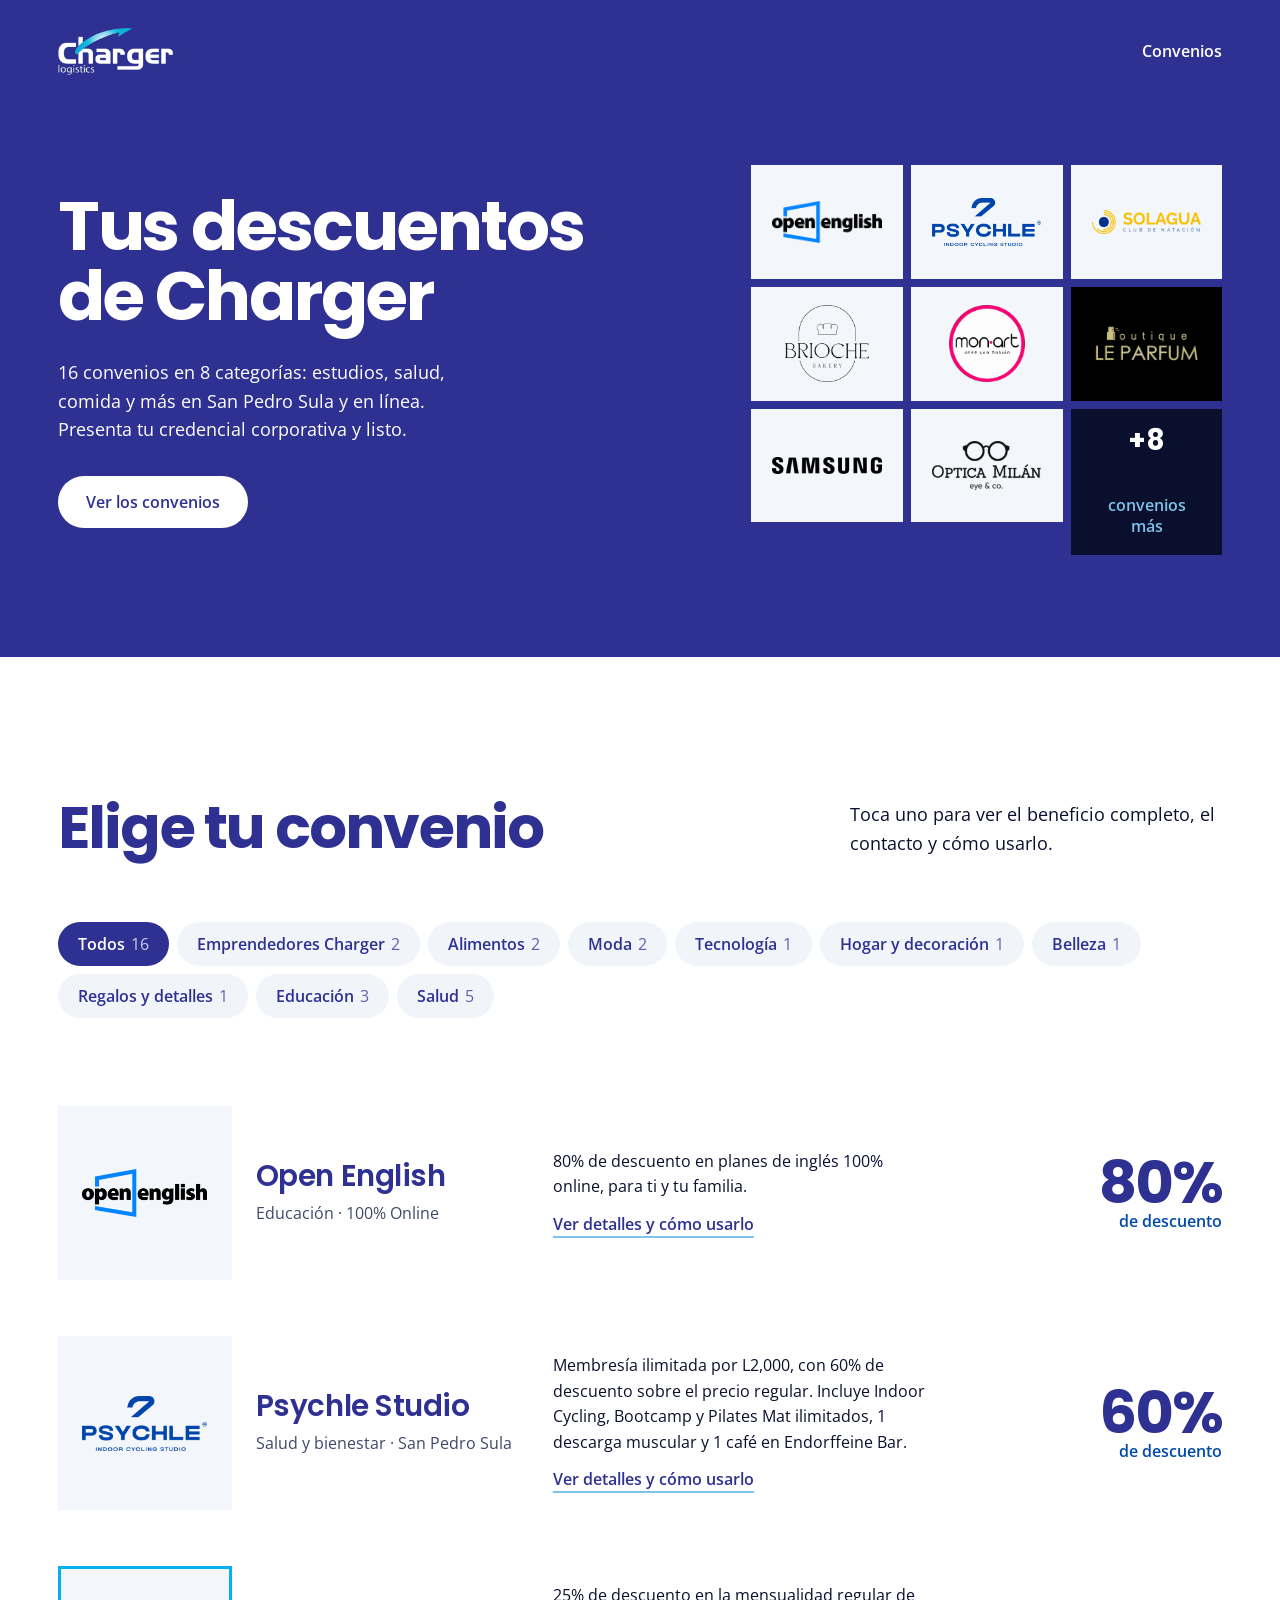
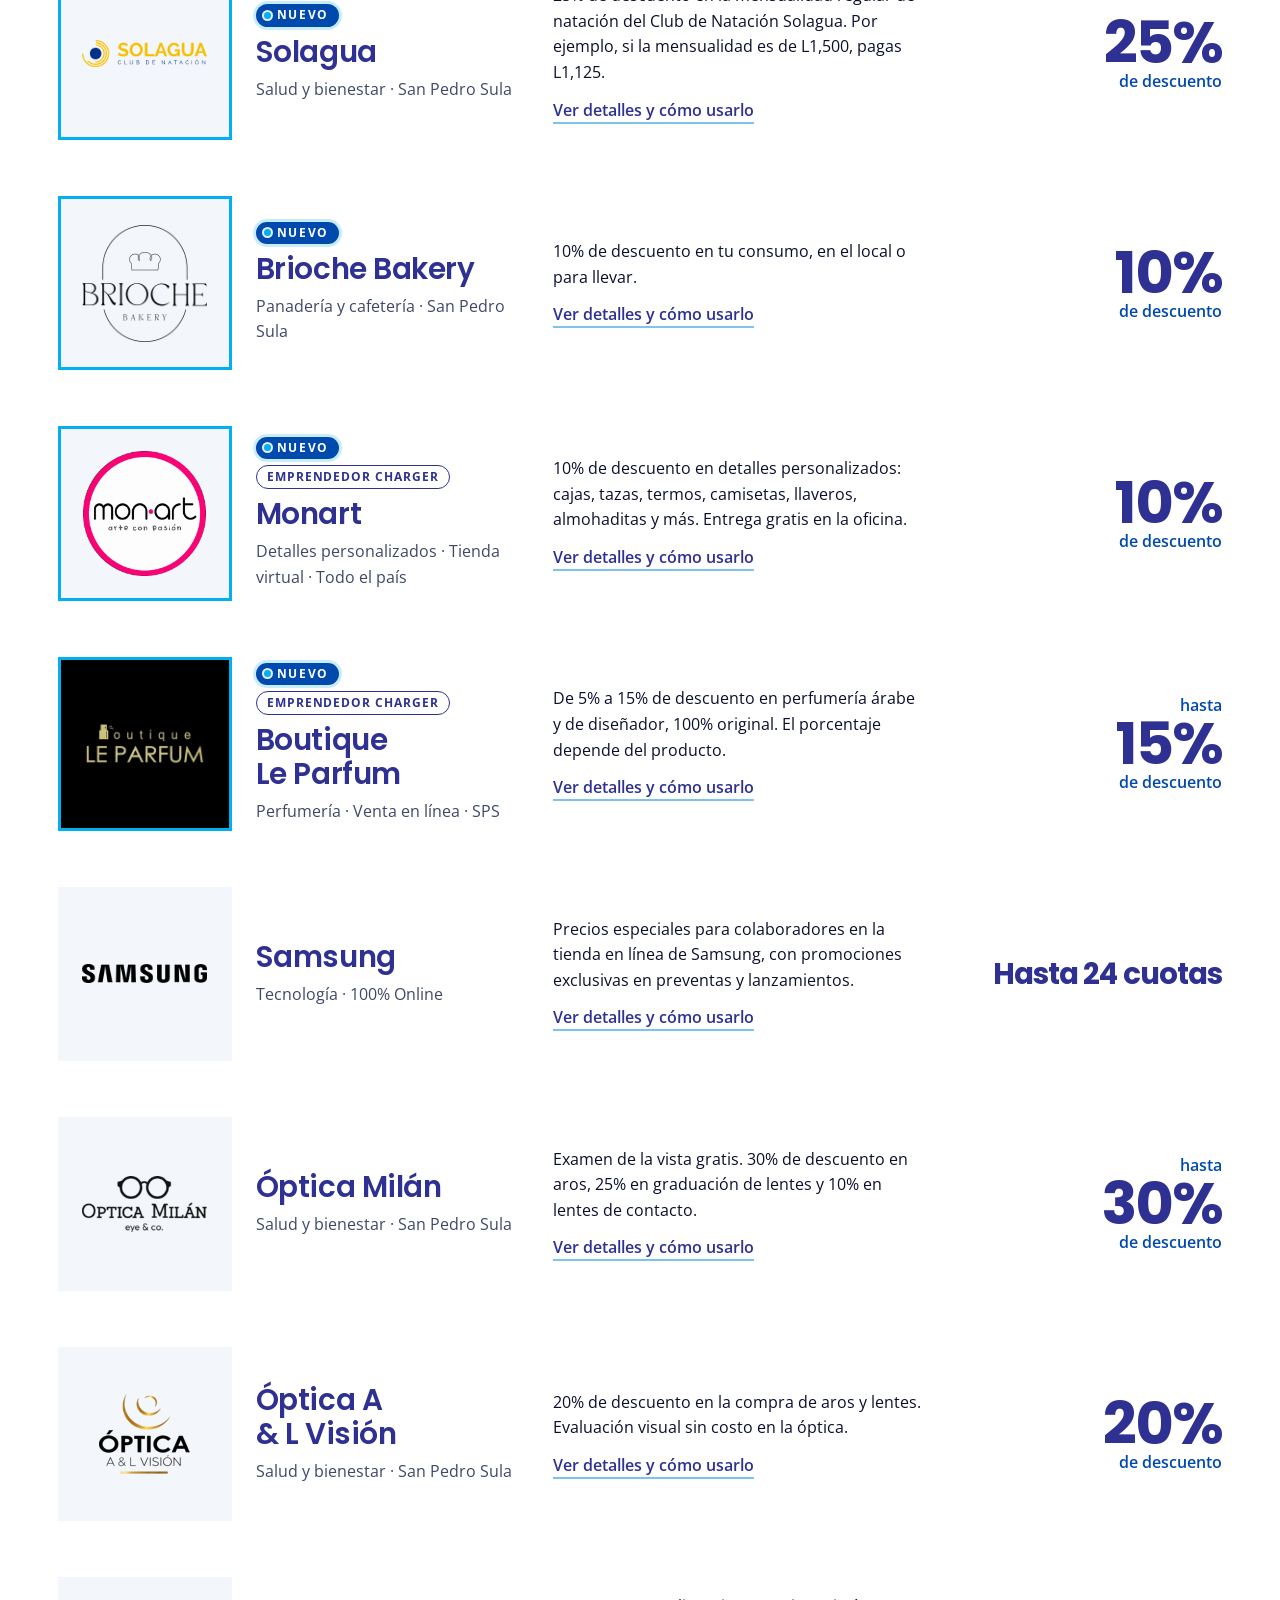
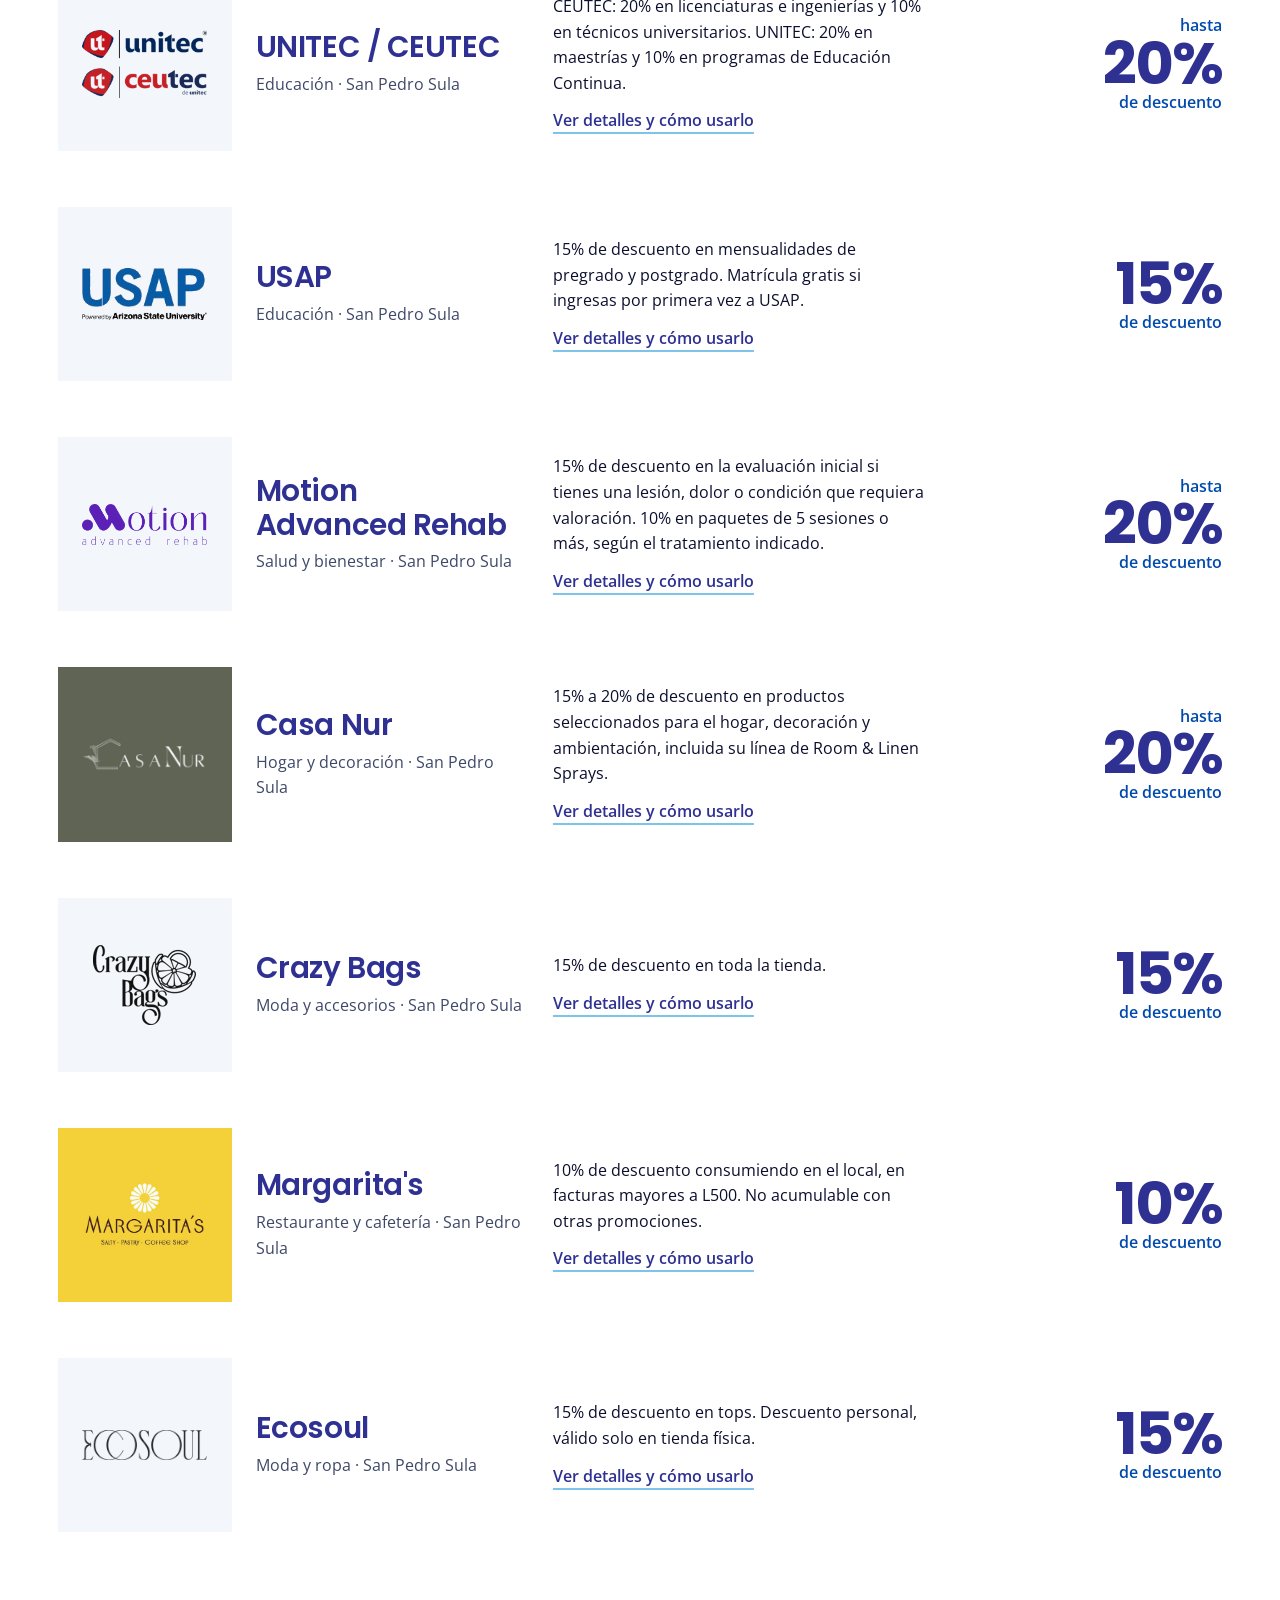
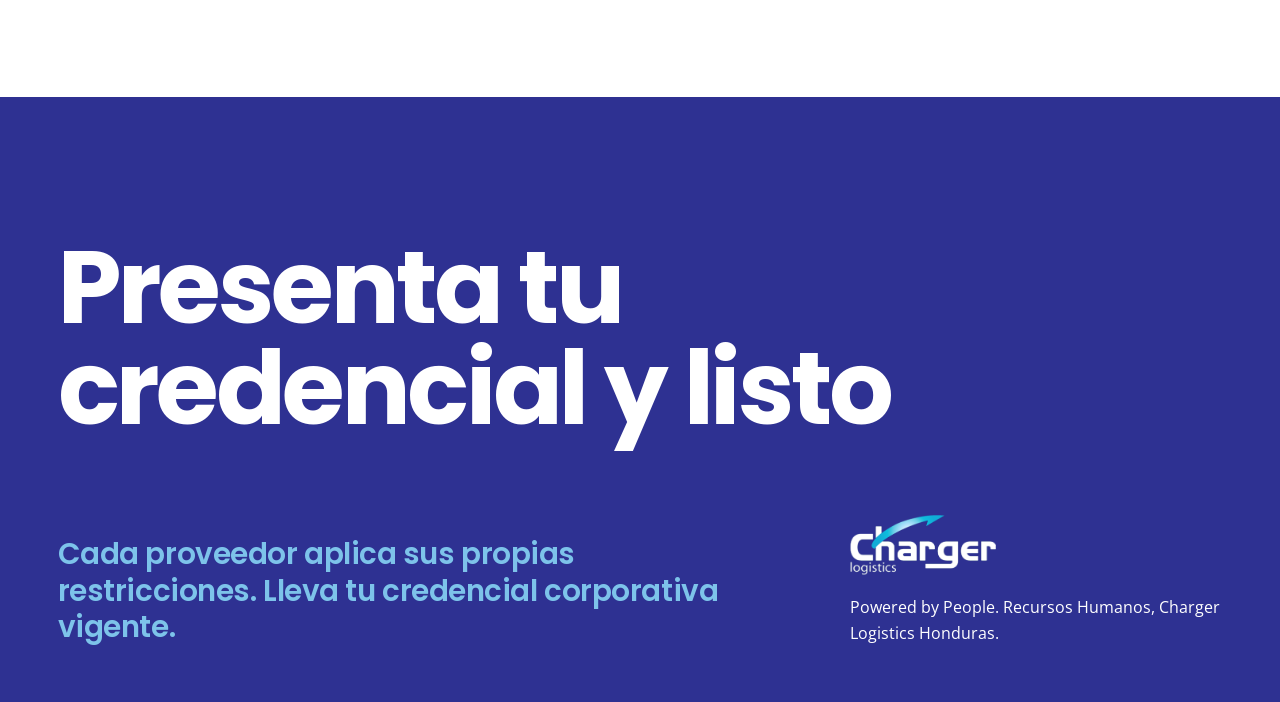
==== commit 63a3cbf9: "Convenios: filtro Emprendedores Charger Co-Authored-By: Claude Opus 5.5 <noreply@anthropic.com> Clau" ====
--- a/convenios/index.html
+++ b/convenios/index.html
@@ -575,7 +575,9 @@
 
 const catIds = new Set(CATEGORIES.map(c=>c[0]));
 let current = "todos";
-const fromHash = () => { const h=decodeURIComponent(location.hash.slice(1)); return catIds.has(h)&&PROVIDERS.some(p=>p.cat===h) ? h : "todos"; };
+const EMP="emprendedores";
+const inCat = (p,id) => id==="todos" || (id===EMP ? !!p.emprendedor : p.cat===id);
+const fromHash = () => { const h=decodeURIComponent(location.hash.slice(1)); return (catIds.has(h)||h===EMP)&&PROVIDERS.some(p=>inCat(p,h)) ? h : "todos"; };
 current = fromHash();
 
 function intro(){
@@ -617,10 +619,10 @@
   </details></li>`;
 }
 function render(){
-  const count = id => id==="todos" ? PROVIDERS.length : PROVIDERS.filter(p=>p.cat===id).length;
-  $("#filters").innerHTML = [["todos","Todos"],...CATEGORIES.filter(([id])=>count(id))].map(([id,l])=>
+  const count = id => PROVIDERS.filter(p=>inCat(p,id)).length;
+  $("#filters").innerHTML = [["todos","Todos"],...(count(EMP)?[[EMP,"Emprendedores Charger"]]:[]),...CATEGORIES.filter(([id])=>count(id))].map(([id,l])=>
     `<button type="button" data-cat="${id}" aria-pressed="${current===id}">${esc(l)}<span class="n">${count(id)}</span></button>`).join("");
-  const list = PROVIDERS.filter(p=>current==="todos"||p.cat===current);
+  const list = PROVIDERS.filter(p=>inCat(p,current));
   $("#deals").innerHTML = list.length ? list.map(row).join("")
     : `<li class="soon"><strong>Próximamente</strong>Estamos sumando nuevos convenios en esta categoría.</li>`;
   observe(document.querySelectorAll("#deals [data-rise]"));
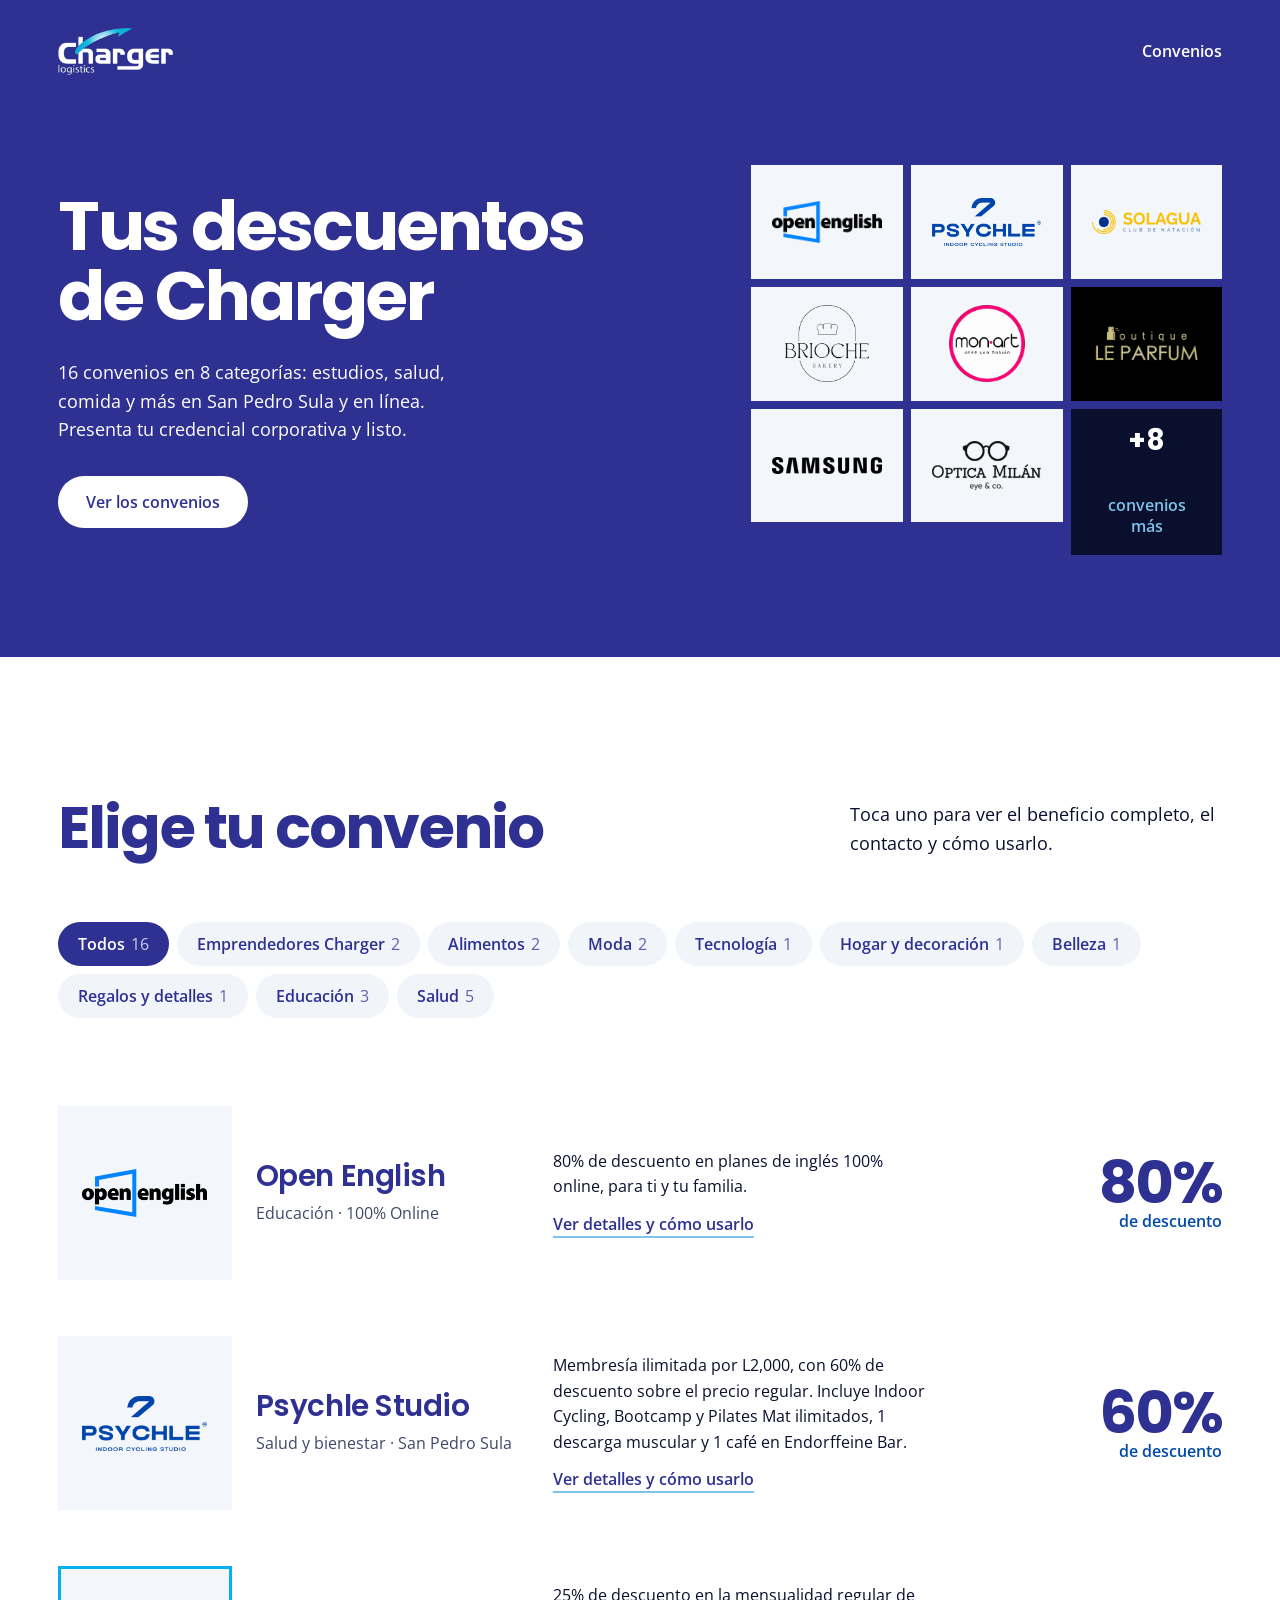
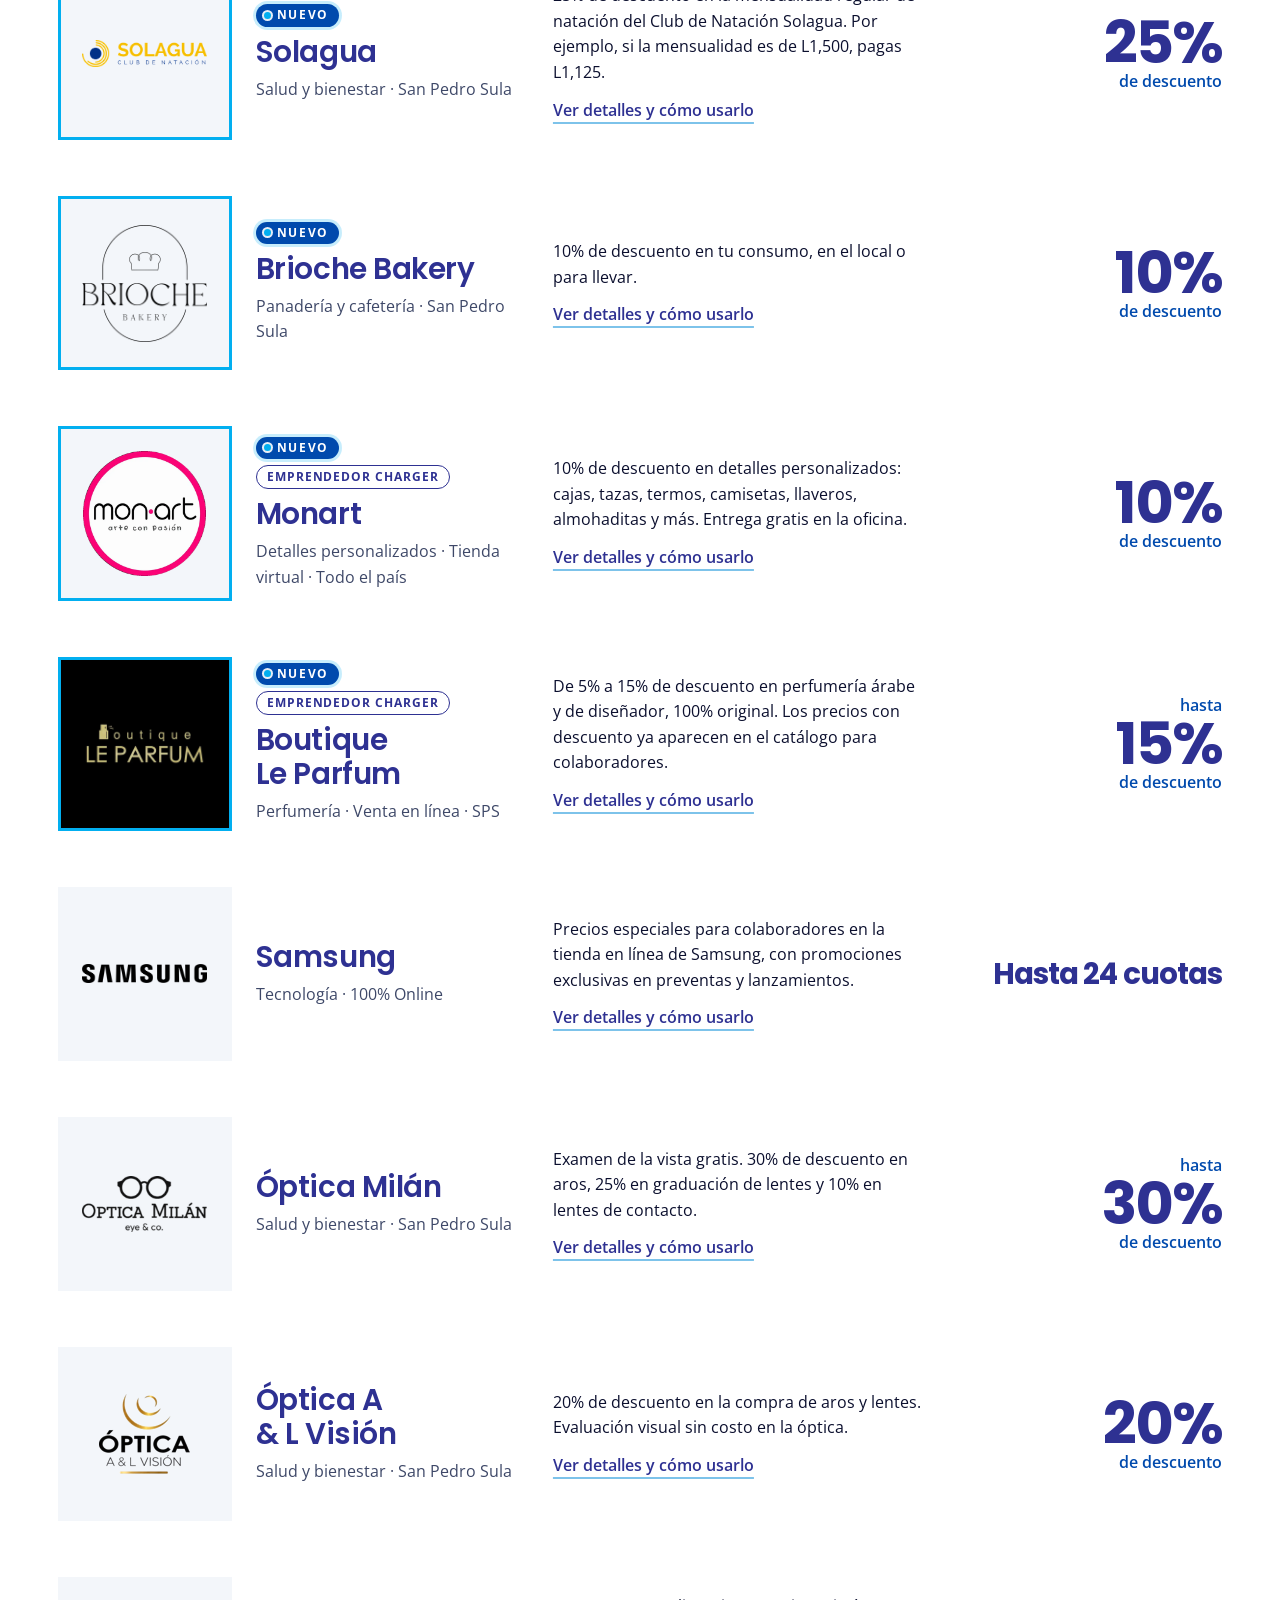
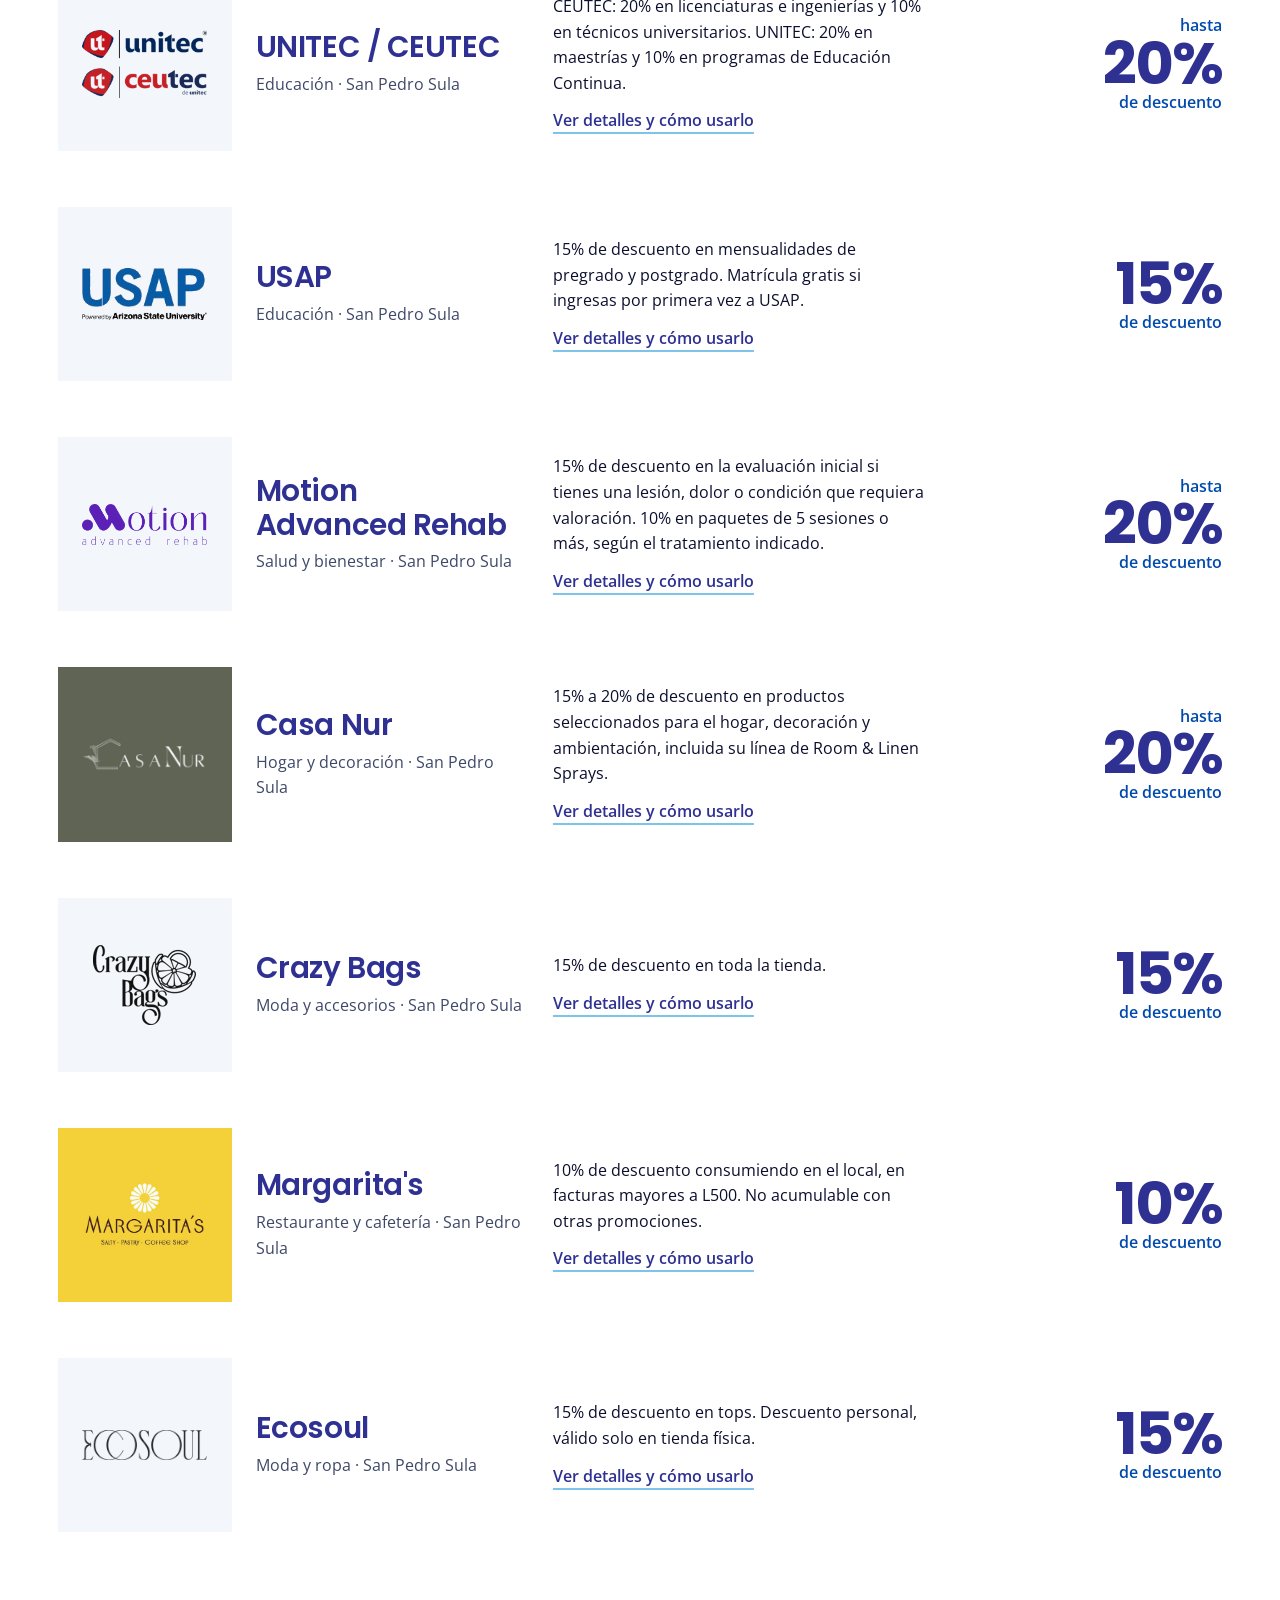
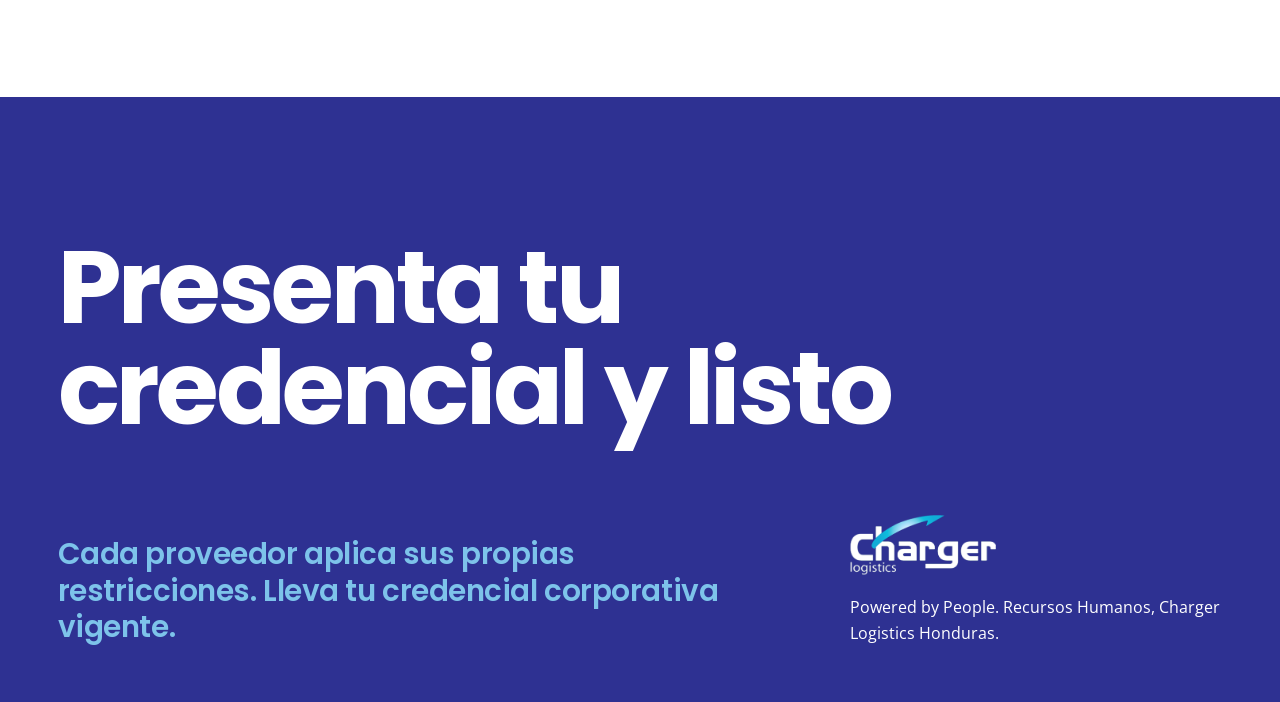
==== commit febf7992: "Convenios: Le Parfum, precios con descuento en el catálogo Co-Authored-By: Claude Opus 5.5 <noreply@" ====
--- a/convenios/index.html
+++ b/convenios/index.html
@@ -502,13 +502,14 @@
     badge:{type:"off", text:"Hasta 15% OFF"},
     logo:{img:"[data-uri]", bg:"#000000"},
     items:[
-      {ic:"🎁", lbl:"Beneficio", text:"De 5% a 15% de descuento en perfumería árabe y de diseñador, 100% original. El porcentaje depende del producto."},
+      {ic:"🎁", lbl:"Beneficio", text:"De 5% a 15% de descuento en perfumería árabe y de diseñador, 100% original. Los precios con descuento ya aparecen en el catálogo para colaboradores."},
       {ic:"✨", lbl:"Condiciones", text:"Aplica en todos los productos. No se combina con otras promociones."},
       {ic:"🛵", lbl:"Entrega", text:"De 1 a 3 días. Entregas en la oficina de Charger de lunes a viernes."},
       {ic:"💳", lbl:"Forma de pago", text:"Efectivo o transferencia."},
-      {ic:"📱", lbl:"Contacto", text:"WhatsApp 9587-7229 · Instagram @boutique_leparfumhn · boutiqueleparfumhn@gmail.com · Atención de 8:00 a. m. a 5:00 p. m."}
-    ],
-    how:[
+      {ic:"📱", lbl:"Contacto", text:"WhatsApp 9587-7229 · Instagram @boutique_leparfumhn · boutiqueleparfumhn@gmail.com · Atención de 8:00 a. m. a 5:00 p. m. · Catálogo para colaboradores:", link:{label:"Ver catálogo", url:"https://tucatalogohn.com/boutiqueleparfum-catalogodeconvenios"}}
+    ],
+    how:[
+      "Elige tu perfume en el catálogo para colaboradores (botón Ver catálogo).",
       "Haz tu pedido por WhatsApp al 9587-7229, por Instagram o por llamada.",
       "Indica que eres colaborador de Charger y presenta tu carnet al recibir tu pedido.",
       "Recibe tu perfume en la oficina en 1 a 3 días y paga en efectivo o por transferencia."
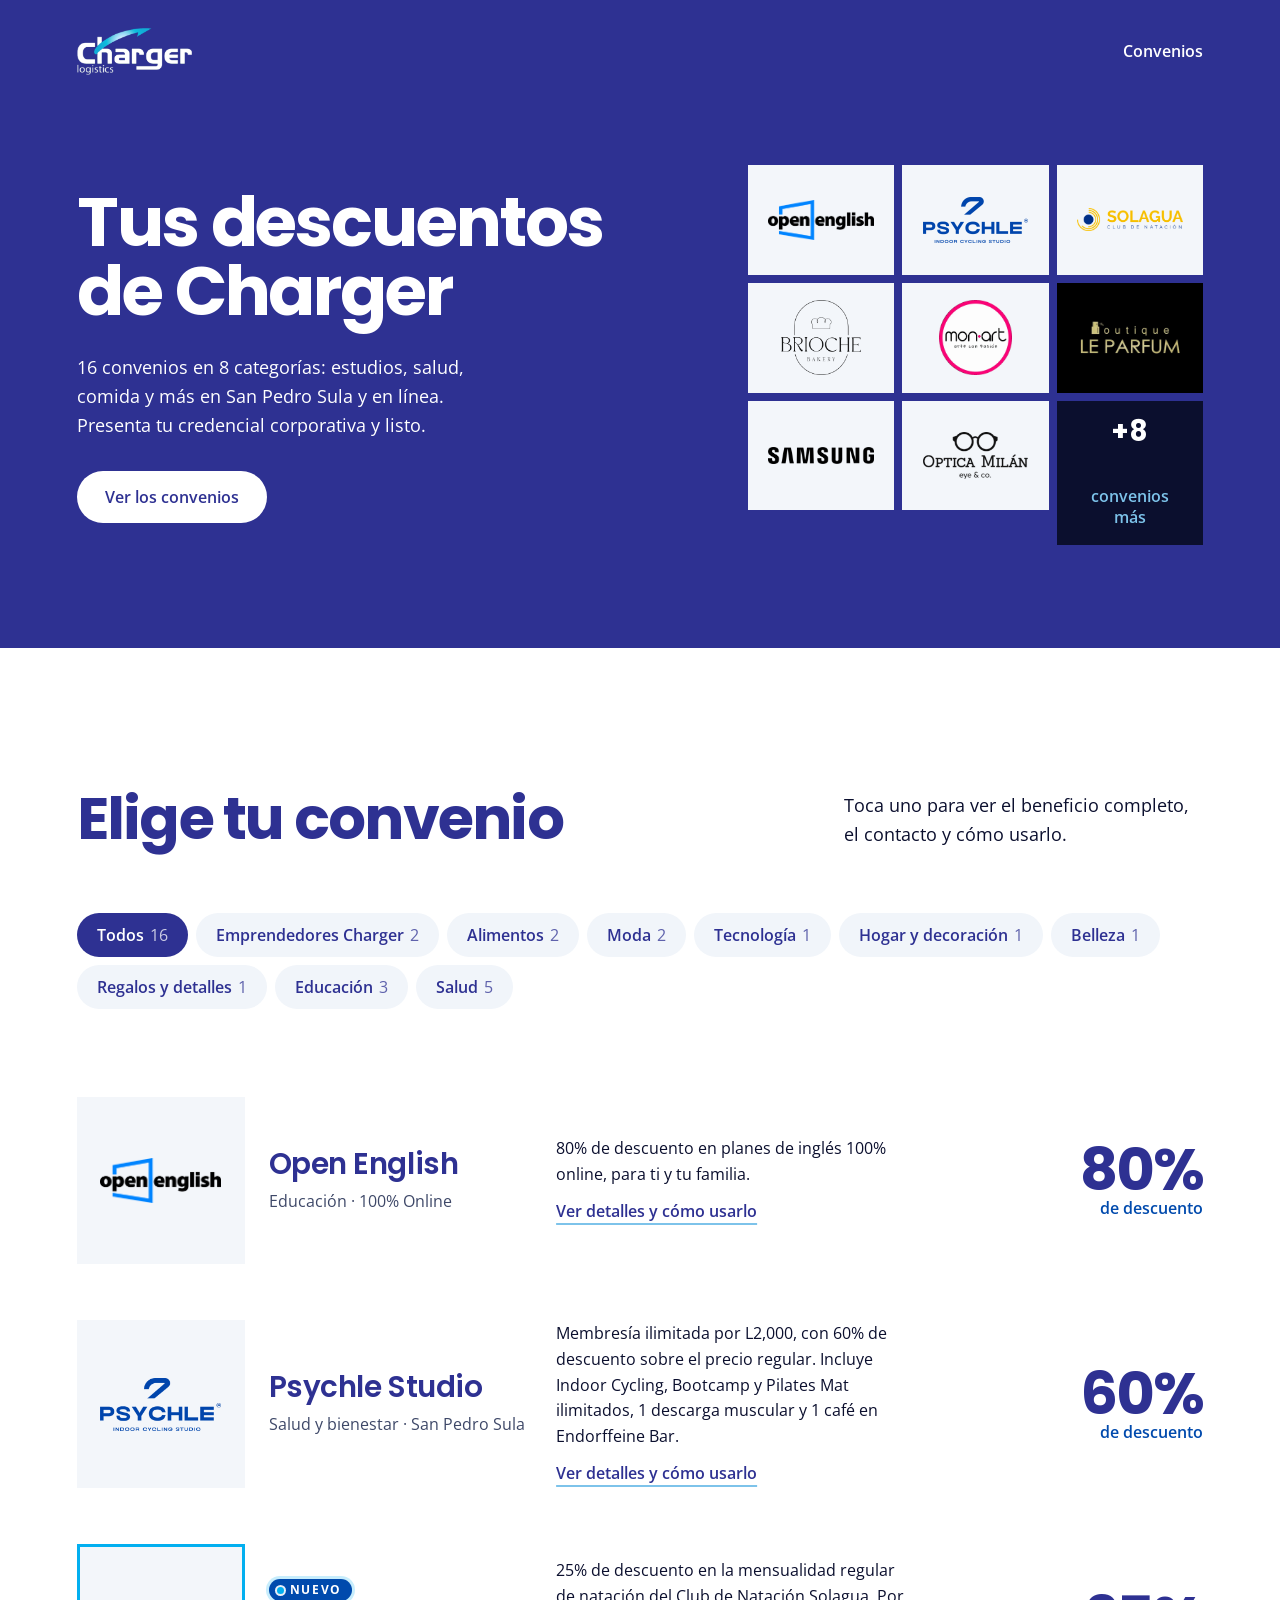
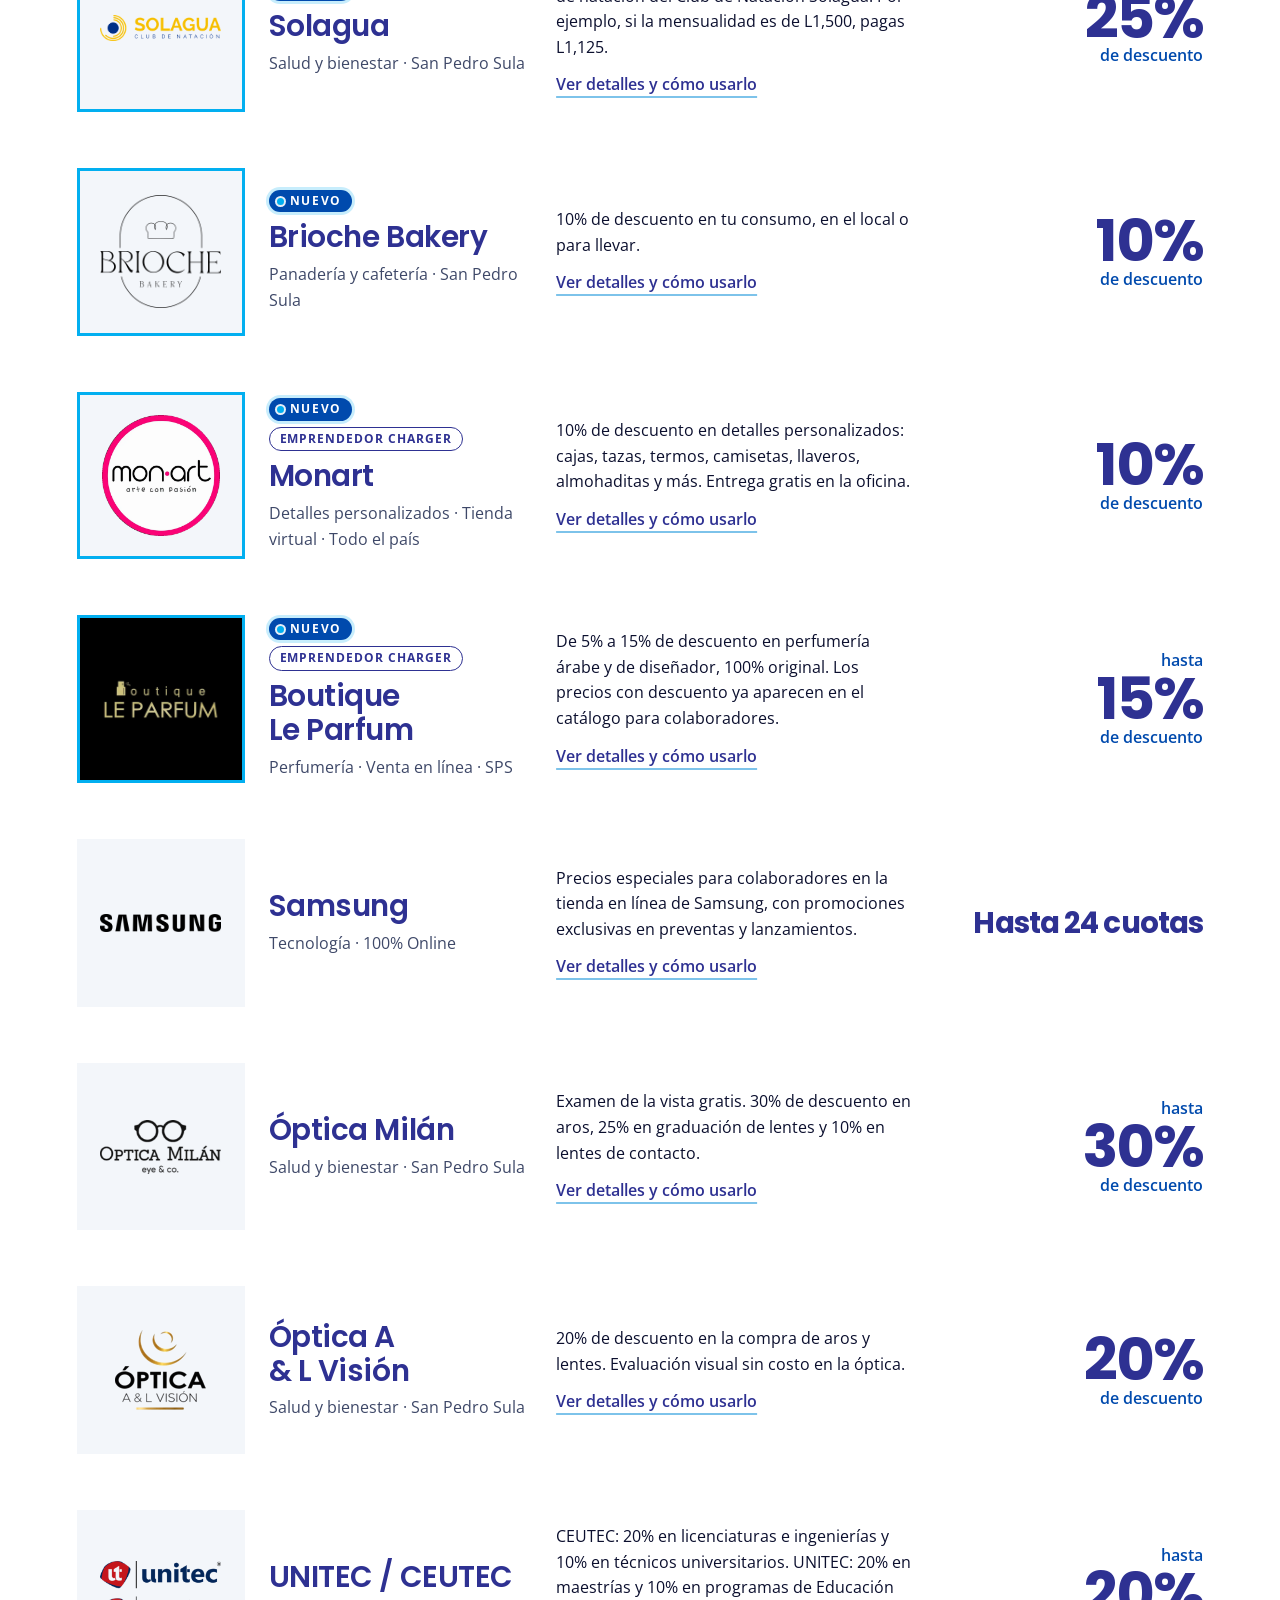
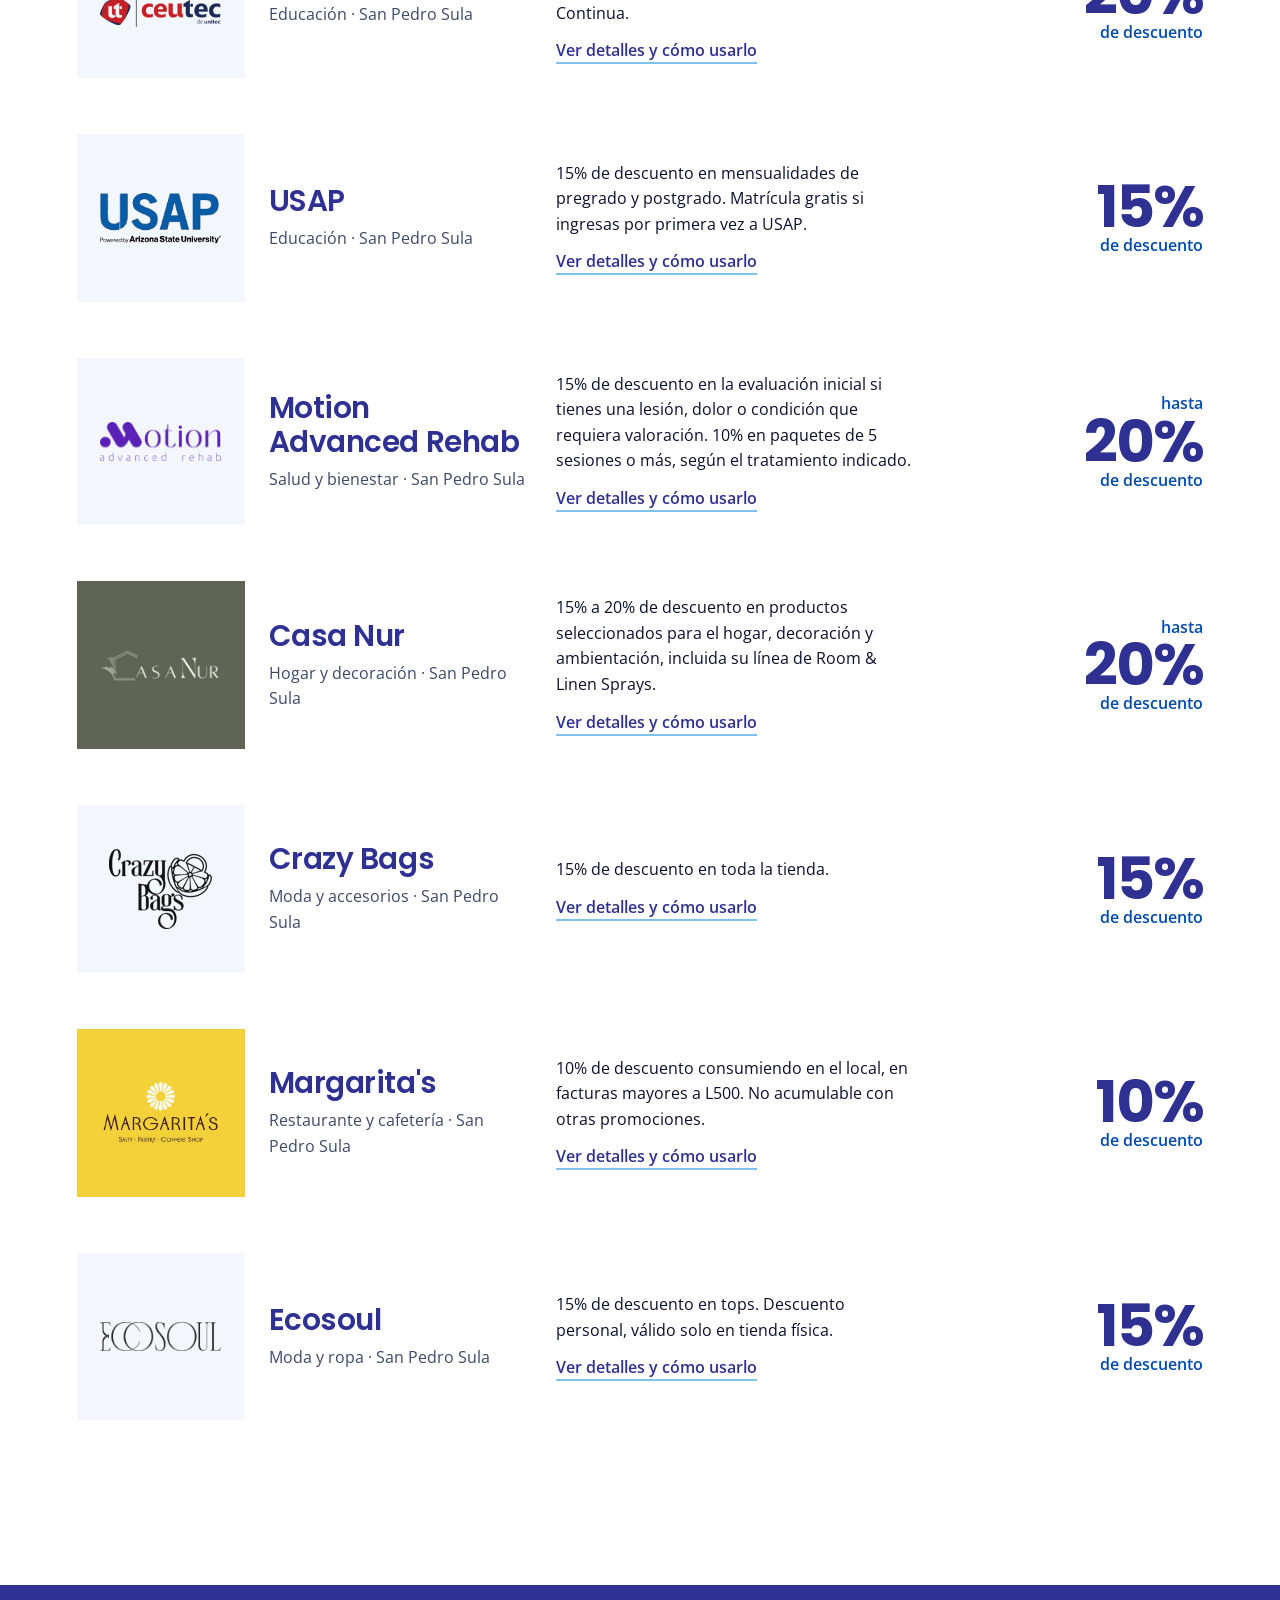
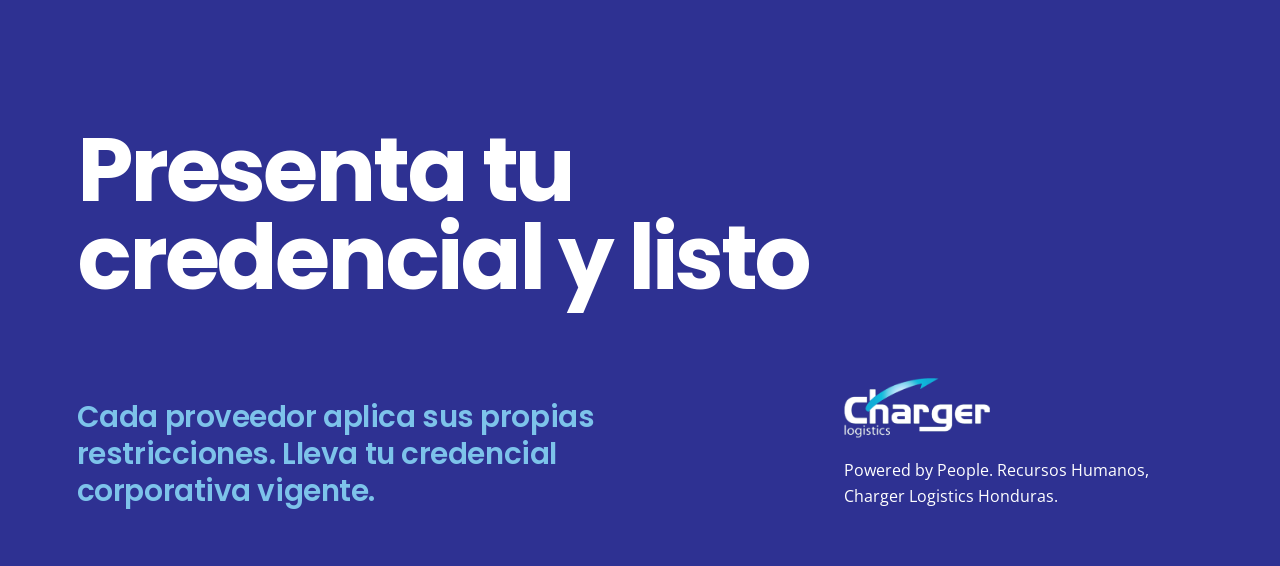
==== commit bdc937f6: "Convenios: márgenes más amplios y ancho máximo de contenido Co-Authored-By: Claude Opus 5.5 <noreply" ====
--- a/convenios/index.html
+++ b/convenios/index.html
@@ -20,11 +20,12 @@
   --ink:#0B0F2E; --white:#fff; --tint:#F1F5FA; --track:#DDE4EE; --muted:#3E4868;
   --title:"Poppins",system-ui,sans-serif;
   --body:"Open Sans",system-ui,-apple-system,"Segoe UI",sans-serif;
-  --fs-display:clamp(30px,8vw,132px);
+  --fs-display:clamp(30px,7vw,104px);
   --fs-h2:clamp(32px,4.6vw,68px);
   --fs-statement:clamp(22px,2.3vw,34px);
   --fs-body:18px; --fs-small:16px;
-  --m:clamp(20px,4.5vw,64px);
+  --m:clamp(20px,6vw,120px);
+  --max:1280px;
   --gap:clamp(96px,11vw,168px);
   --ease:cubic-bezier(.2,.7,.2,1);
 }
@@ -38,8 +39,8 @@
 [hidden]{display:none!important}
 ::selection{background:var(--cyan);color:var(--ink)}
 :focus-visible{outline:3px solid var(--cyan);outline-offset:3px}
-.wrap{padding-inline:var(--m)}
-.skip{position:absolute;left:var(--m);top:-100px;z-index:10;background:var(--white);color:var(--indigo);padding:12px 20px;font-weight:600}
+.wrap{padding-inline:max(var(--m),calc((100% - var(--max))/2))}
+.skip{position:absolute;left:max(var(--m),calc((100% - var(--max))/2));top:-100px;z-index:10;background:var(--white);color:var(--indigo);padding:12px 20px;font-weight:600}
 .skip:focus{top:16px}
 
 .btn{display:inline-flex;align-items:center;justify-content:center;min-height:52px;padding:0 28px;border:0;border-radius:999px;font:600 var(--fs-small)/1 var(--body);text-decoration:none;cursor:pointer;transition:background-color .2s,color .2s,transform .15s var(--ease)}
@@ -55,7 +56,7 @@
 .bar ul{display:flex;gap:clamp(16px,3vw,40px)}
 .bar a{font-weight:600;font-size:var(--fs-small);text-decoration:none;display:inline-block;padding:8px 0;transition:color .2s}
 .bar a:hover{color:var(--sky)}
-.hero h1{font-size:clamp(36px,5.4vw,96px);font-weight:700;line-height:1;letter-spacing:-.03em}
+.hero h1{font-size:clamp(36px,5.4vw,76px);font-weight:700;line-height:1;letter-spacing:-.03em}
 .hero-foot{margin-top:clamp(56px,7vw,112px);display:grid;grid-template-columns:repeat(12,1fr);column-gap:24px;row-gap:48px;align-items:center}
 .hero-copy{grid-column:1/span 6}
 .hero-copy .lead{margin-top:28px}
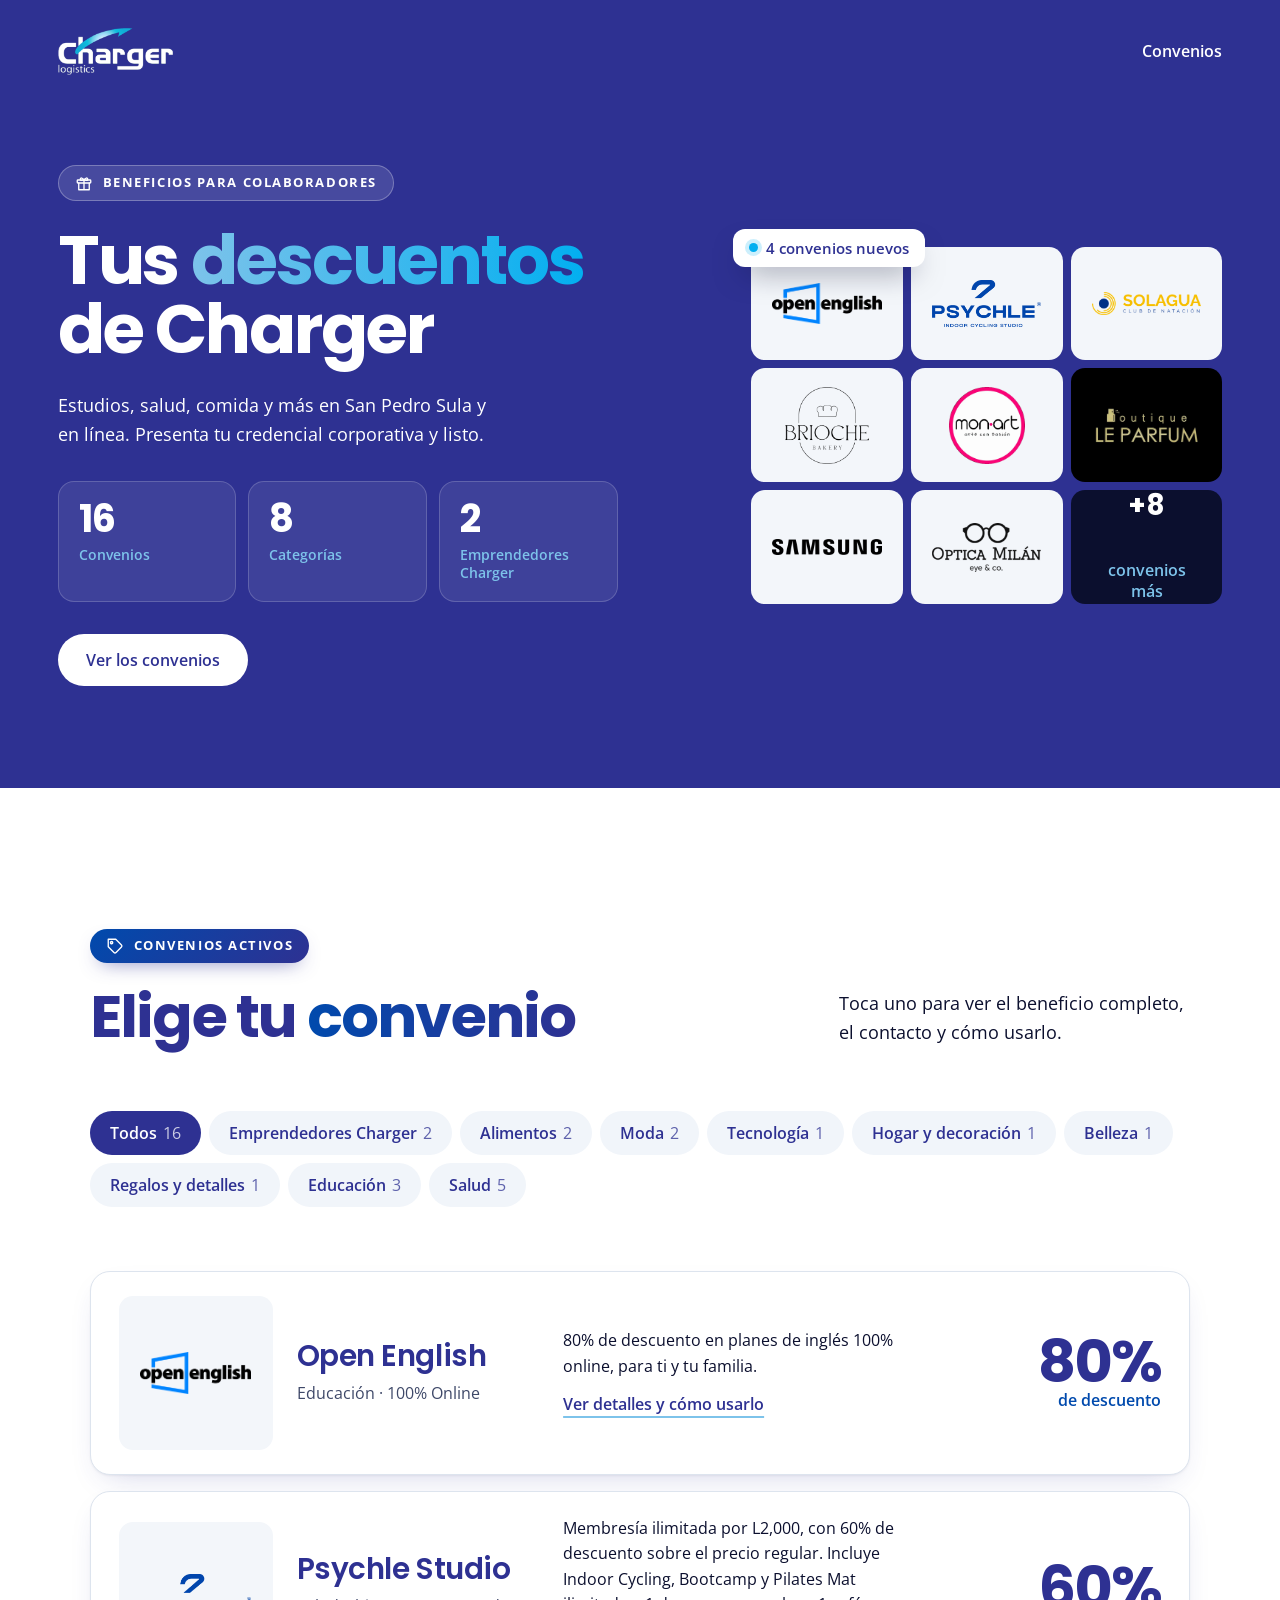
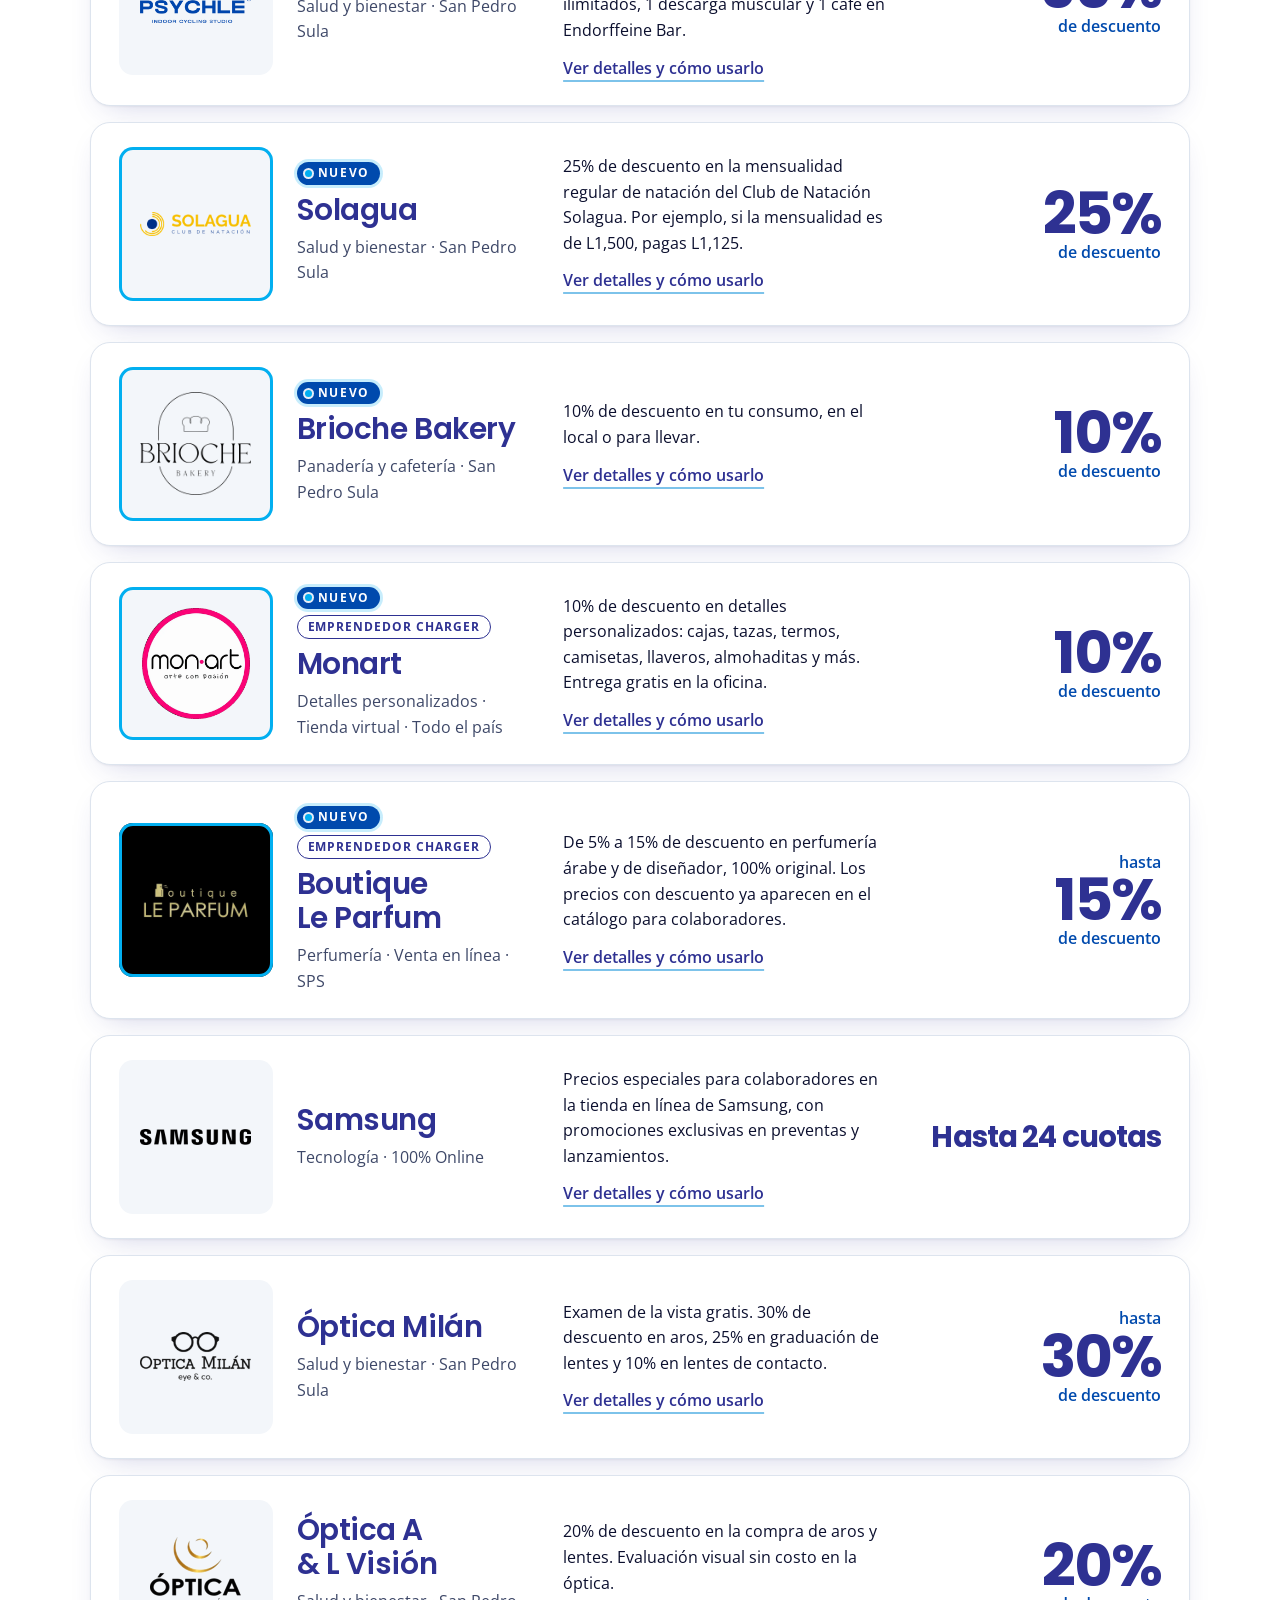
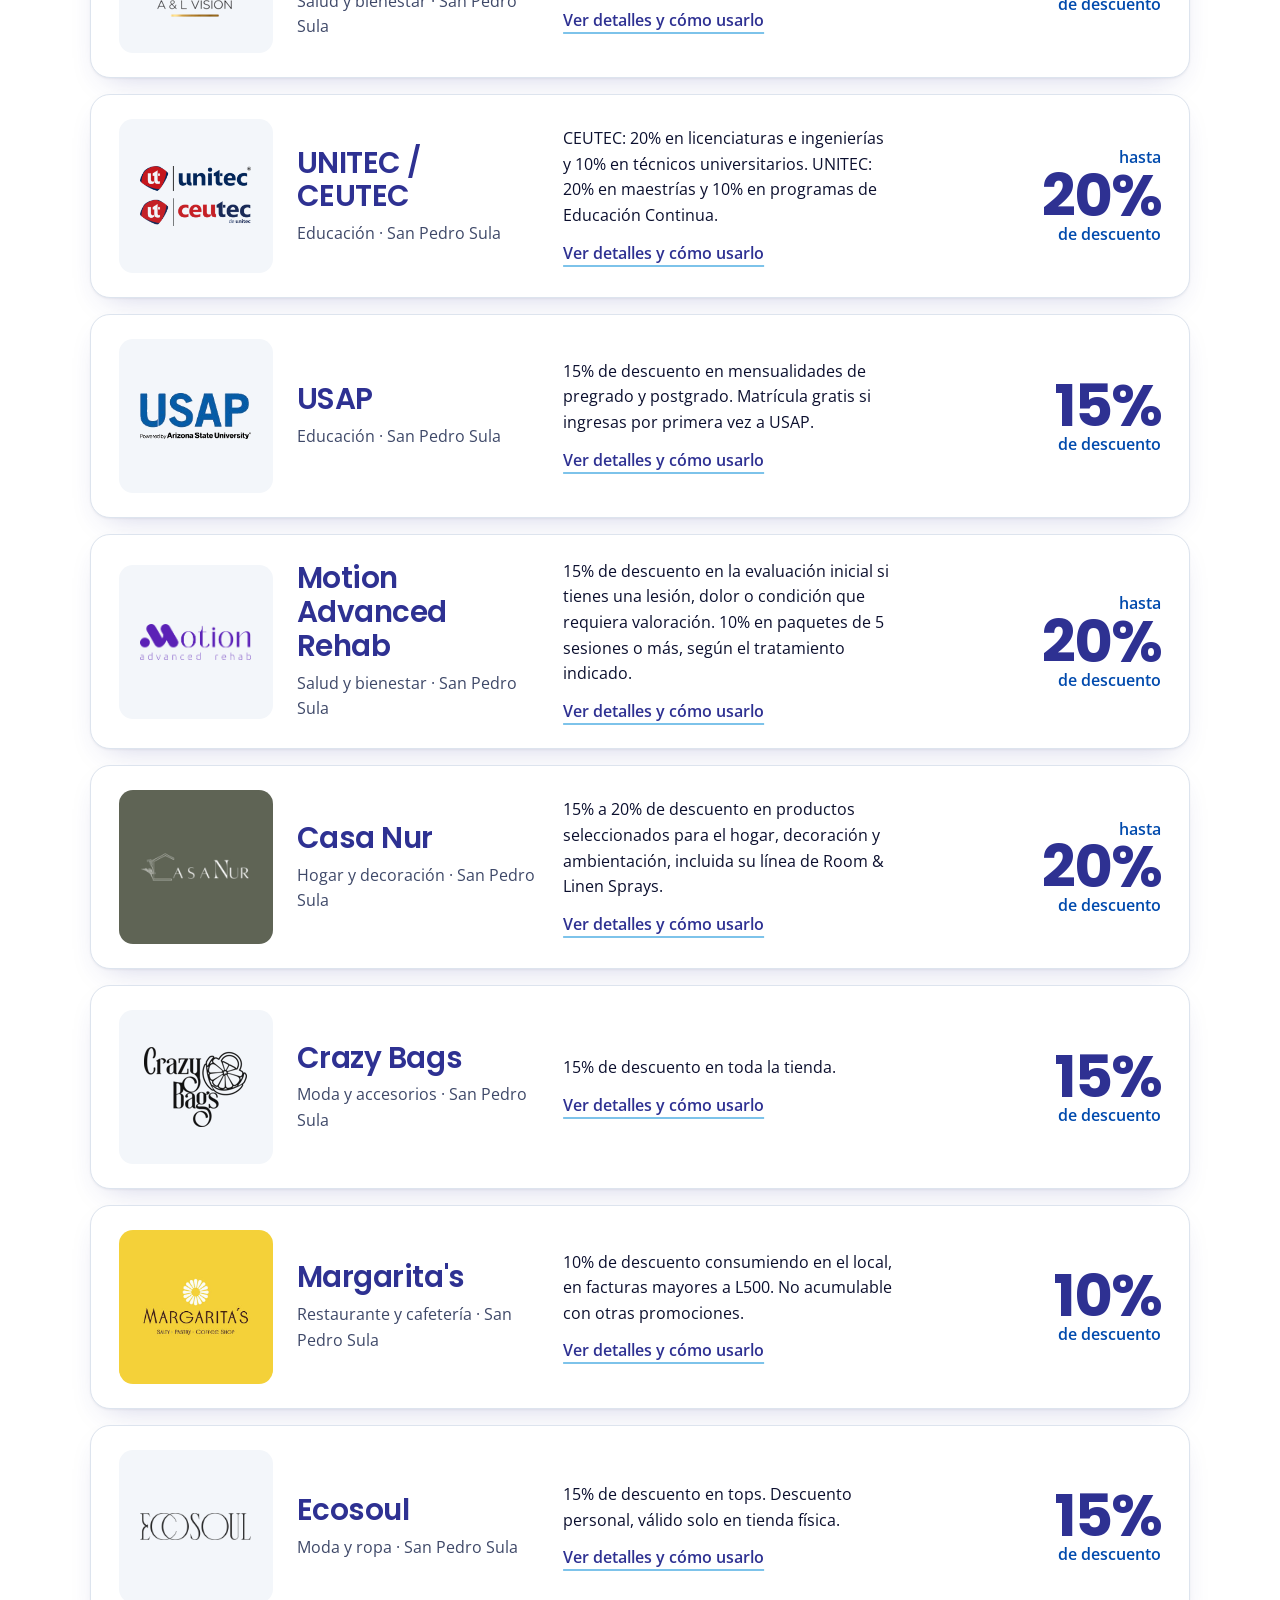
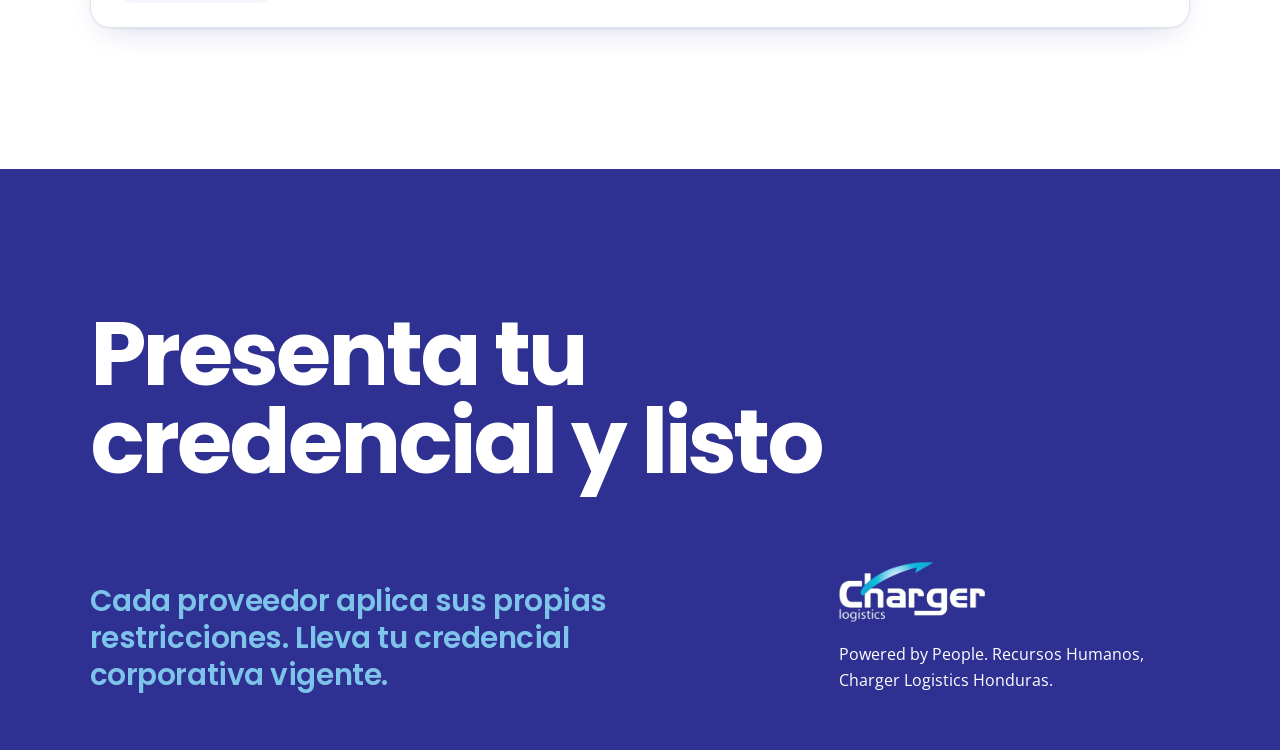
==== commit 174f98ee: "Convenios: recursos visuales del sitio de Charger y portada a todo el ancho - Etiquetas tipo pastill" ====
--- a/convenios/index.html
+++ b/convenios/index.html
@@ -24,8 +24,12 @@
   --fs-h2:clamp(32px,4.6vw,68px);
   --fs-statement:clamp(22px,2.3vw,34px);
   --fs-body:18px; --fs-small:16px;
-  --m:clamp(20px,6vw,120px);
-  --max:1280px;
+  --m:clamp(24px,7vw,140px);
+  --m-hero:clamp(20px,4.5vw,64px);
+  --max:1200px;
+  --grad:linear-gradient(135deg,#004AAD 0%,#2E3192 100%);
+  --grad-light:linear-gradient(90deg,#7DC3EA 0%,#02AFF0 100%);
+  --shadow:0 1px 2px rgba(11,15,46,.05),0 12px 32px -16px rgba(46,49,146,.28);
   --gap:clamp(96px,11vw,168px);
   --ease:cubic-bezier(.2,.7,.2,1);
 }
@@ -48,22 +52,37 @@
 .btn-light{background:var(--white);color:var(--indigo)}
 .btn-light:hover{background:var(--sky)}
 
+/* Recursos visuales */
+.pill{display:inline-flex;align-items:center;gap:10px;padding:8px 16px;border-radius:999px;font:700 13px/1.2 var(--body);letter-spacing:.12em;text-transform:uppercase}
+.pill svg{width:18px;height:18px;flex:none;stroke:currentColor;fill:none;stroke-width:1.8;stroke-linecap:round;stroke-linejoin:round}
+.pill-glass{background:rgba(255,255,255,.12);border:1px solid rgba(255,255,255,.28);color:var(--white)}
+.pill-solid{background:var(--grad);color:var(--white);box-shadow:0 8px 20px -10px rgba(46,49,146,.7)}
+.grad-light{background:var(--grad-light);-webkit-background-clip:text;background-clip:text;color:transparent}
+.grad-dark{background:linear-gradient(90deg,#004AAD,#2E3192);-webkit-background-clip:text;background-clip:text;color:transparent}
+
 /* Portada */
 .hero{background:var(--indigo);color:var(--white)}
-.hero .wrap{padding-block:28px clamp(64px,8vw,120px)}
+.hero .wrap{padding-block:28px clamp(64px,8vw,120px);padding-inline:var(--m-hero)}
 .bar{display:flex;align-items:center;justify-content:space-between;gap:24px}
 .brand{width:clamp(96px,9vw,122px)}
 .bar ul{display:flex;gap:clamp(16px,3vw,40px)}
 .bar a{font-weight:600;font-size:var(--fs-small);text-decoration:none;display:inline-block;padding:8px 0;transition:color .2s}
 .bar a:hover{color:var(--sky)}
-.hero h1{font-size:clamp(36px,5.4vw,76px);font-weight:700;line-height:1;letter-spacing:-.03em}
+.hero .pill{margin-bottom:24px}
+.hero h1{font-size:clamp(36px,5.4vw,84px);font-weight:700;line-height:1;letter-spacing:-.03em}
 .hero-foot{margin-top:clamp(56px,7vw,112px);display:grid;grid-template-columns:repeat(12,1fr);column-gap:24px;row-gap:48px;align-items:center}
 .hero-copy{grid-column:1/span 6}
 .hero-copy .lead{margin-top:28px}
 .lead{max-width:44ch}
 .actions-row{margin-top:32px}
-.wall{grid-column:8/span 5;justify-self:end;width:100%;max-width:clamp(480px,36vw,760px);display:grid;grid-template-columns:repeat(3,minmax(0,1fr));gap:8px}
-.wall span{aspect-ratio:4/3;display:flex;align-items:center;justify-content:center;padding:12% 14%}
+.stats{margin-top:32px;display:grid;grid-template-columns:repeat(3,minmax(0,1fr));gap:12px;max-width:560px}
+.stats li{padding:18px 20px;border-radius:16px;background:rgba(255,255,255,.08);border:1px solid rgba(255,255,255,.18)}
+.stats b{display:block;font-family:var(--title);font-weight:700;font-size:clamp(28px,3vw,40px);line-height:1;letter-spacing:-.02em}
+.stats span{display:block;margin-top:8px;font-size:14px;line-height:1.3;color:var(--sky);font-weight:600}
+.wall{position:relative;grid-column:8/span 5;justify-self:end;width:100%;max-width:clamp(480px,36vw,760px);display:grid;grid-template-columns:repeat(3,minmax(0,1fr));gap:8px}
+.wall span{aspect-ratio:4/3;display:flex;align-items:center;justify-content:center;padding:12% 14%;border-radius:14px;overflow:hidden}
+.wall .live{position:absolute;top:-18px;left:-18px;z-index:1;display:inline-flex;align-items:center;gap:8px;padding:10px 16px;border-radius:12px;background:var(--white);color:var(--indigo);font:600 15px/1.2 var(--body);box-shadow:0 14px 30px -12px rgba(11,15,46,.55)}
+.wall .live::before{content:"";width:9px;height:9px;border-radius:50%;background:var(--cyan);box-shadow:0 0 0 4px rgba(2,175,240,.2)}
 .wall img{max-height:100%;object-fit:contain}
 .wall .more{background:var(--ink);flex-direction:column;font-family:var(--title);font-weight:700;font-size:28px;line-height:1;text-align:center}
 .wall .more small{font:600 var(--fs-small)/1.3 var(--body);margin-top:8px;color:var(--sky)}
@@ -71,6 +90,7 @@
 /* Lista de convenios */
 main{padding-block:var(--gap)}
 .list-head{display:grid;grid-template-columns:repeat(12,1fr);column-gap:24px;row-gap:24px;align-items:end}
+.list-head .pill{grid-column:1/-1;justify-self:start}
 .list-head h2{grid-column:1/span 7;font-size:var(--fs-h2);font-weight:700;line-height:1.02;letter-spacing:-.03em;color:var(--indigo)}
 .list-head p{grid-column:9/span 4;max-width:40ch}
 .filters{margin-top:clamp(40px,5vw,64px);display:flex;flex-wrap:wrap;gap:8px}
@@ -80,11 +100,13 @@
 .filters button[aria-pressed="true"]{background:var(--indigo);color:var(--white)}
 .filters .n{font-weight:400;margin-left:6px;opacity:.75}
 
-.deals{--pad:clamp(14px,2vw,28px);margin:clamp(40px,5vw,64px) calc(-1*var(--pad)) 0;display:grid;gap:8px}
+.deals{--pad:clamp(16px,2.2vw,32px);margin:clamp(40px,5vw,64px) 0 0;display:grid;gap:16px}
+.deal{background:var(--white);border:1px solid var(--track);border-radius:20px;overflow:hidden;box-shadow:var(--shadow);transition:box-shadow .3s var(--ease),transform .3s var(--ease)}
+.deal:hover{box-shadow:0 1px 2px rgba(11,15,46,.05),0 20px 40px -18px rgba(46,49,146,.38)}
 .deal summary{list-style:none;cursor:pointer;display:grid;grid-template-columns:repeat(12,1fr);column-gap:24px;align-items:center;padding:clamp(16px,2vw,24px) var(--pad);transition:background-color .25s}
 .deal summary::-webkit-details-marker{display:none}
 .deal summary:hover,.deal details[open] summary{background:var(--tint)}
-.tile{grid-column:1/span 2;aspect-ratio:1;display:flex;align-items:center;justify-content:center;padding:14%;transition:transform .3s var(--ease)}
+.tile{grid-column:1/span 2;aspect-ratio:1;border-radius:14px;overflow:hidden;display:flex;align-items:center;justify-content:center;padding:14%;transition:transform .3s var(--ease)}
 .deal summary:hover .tile{transform:scale(1.03)}
 .tile img{max-height:100%;object-fit:contain}
 .who{grid-column:3/span 3}
@@ -117,10 +139,11 @@
 .how li::marker{font-family:var(--title);font-weight:700;color:var(--blue)}
 .note{margin-top:20px;font-size:var(--fs-small);color:var(--muted)}
 .acts{grid-column:3/span 10;display:flex;flex-wrap:wrap;gap:8px}
-.act{display:inline-flex;align-items:center;min-height:44px;padding:0 20px;border-radius:999px;background:var(--indigo);color:var(--white);font:600 var(--fs-small)/1 var(--body);text-decoration:none;transition:background-color .2s,transform .15s var(--ease)}
-.act:hover{background:var(--ink)}
+.act{display:inline-flex;align-items:center;gap:8px;min-height:44px;padding:0 22px;border-radius:12px;background:var(--grad);box-shadow:0 10px 22px -12px rgba(46,49,146,.8);color:var(--white);font:600 var(--fs-small)/1 var(--body);text-decoration:none;transition:background-color .2s,transform .15s var(--ease)}
+.act:hover{background:var(--indigo)}
+.act::after{content:"→";font-weight:700}
 .act:active{transform:scale(.97)}
-.soon{padding:48px var(--pad);background:var(--tint)}
+.soon{padding:48px var(--pad);background:var(--tint);border-radius:20px}
 .soon strong{display:block;font-family:var(--title);font-size:var(--fs-statement);color:var(--indigo)}
 
 /* Cierre */
@@ -143,6 +166,7 @@
   .hero-copy,.wall,.list-head h2,.list-head p,.close-text,.sign{grid-column:1/-1}
   .hero-foot,.list-head,.close-foot{grid-template-columns:minmax(0,1fr)}
   .wall{max-width:560px;width:100%}
+  .wall .live{top:-14px;left:8px}
   .tile{grid-column:1/span 3}
   .who{grid-column:4/span 6}
   .offer{grid-column:10/span 3}
@@ -154,6 +178,10 @@
   .tile{grid-column:1;width:72px}
   .who{grid-column:2}
   .hero h1{font-size:10.5vw}
+  .stats{gap:8px}
+  .stats li{padding:14px 12px;border-radius:12px}
+  .stats span{font-size:12px}
+  .pill{font-size:11px;padding:7px 12px}
   .wall span{aspect-ratio:4/3}
   .wall{gap:6px}
   .wall .more{font-size:22px}
@@ -190,8 +218,10 @@
 
     <div class="hero-foot">
       <div class="hero-copy" data-rise>
-        <h1>Tus descuentos de&nbsp;Charger</h1>
+        <span class="pill pill-glass"><svg viewBox="0 0 24 24" aria-hidden="true"><rect x="3" y="8" width="18" height="4" rx="1"/><path d="M12 8v13M5 12v9h14v-9M12 8c-1.5-3-5-3.5-5-1s3 1 5 1c2 0 5 1.5 5-1s-3.5-2-5 1"/></svg>Beneficios para colaboradores</span>
+        <h1>Tus <span class="grad-light">descuentos</span> de&nbsp;Charger</h1>
         <p class="lead" id="lead">Estudios, salud, comida y más en San Pedro Sula y en línea. Presenta tu credencial corporativa y listo.</p>
+        <ul class="stats" id="stats"></ul>
         <p class="actions-row">
           <a class="btn btn-light" href="#convenios">Ver los convenios</a>
         </p>
@@ -204,7 +234,8 @@
 <main id="convenios" aria-labelledby="conv-title">
   <div class="wrap">
     <div class="list-head" data-rise>
-      <h2 id="conv-title">Elige tu convenio</h2>
+      <span class="pill pill-solid"><svg viewBox="0 0 24 24" aria-hidden="true"><path d="M20.6 13.4l-7.2 7.2a2 2 0 0 1-2.8 0L3 13V3h10l7.6 7.6a2 2 0 0 1 0 2.8z"/><circle cx="7.5" cy="7.5" r="1.5"/></svg>Convenios activos</span>
+      <h2 id="conv-title">Elige tu <span class="grad-dark">convenio</span></h2>
       <p>Toca uno para ver el beneficio completo, el contacto y cómo usarlo.</p>
     </div>
     <nav class="filters" id="filters" aria-label="Categorías" data-rise style="--d:1"></nav>
@@ -583,14 +614,16 @@
 current = fromHash();
 
 function intro(){
-  const cats = new Set(PROVIDERS.map(p=>p.cat)).size;
-  $("#lead").textContent = `${PROVIDERS.length} convenios en ${cats} categorías: estudios, salud, comida y más en San Pedro Sula y en línea. Presenta tu credencial corporativa y listo.`;
+  const cats = new Set(PROVIDERS.map(p=>p.cat)).size, emp = PROVIDERS.filter(p=>p.emprendedor).length;
+  const s=[[PROVIDERS.length,"Convenios"],[cats,"Categorías"]]; if(emp) s.push([emp,emp===1?"Emprendedor Charger":"Emprendedores Charger"]);
+  $("#stats").innerHTML = s.map(([n,l])=>`<li><b>${n}</b><span>${esc(l)}</span></li>`).join("");
 }
 function wall(){
   const shown = PROVIDERS.filter(p=>p.logo&&p.logo.img).slice(0,8);
   const rest = PROVIDERS.length - shown.length;
   $("#wall").innerHTML = shown.map(p=>`<span style="background:${esc(p.logo.bg||"#F3F6FA")}"><img src="${esc(p.logo.img)}" alt=""></span>`).join("")
-    + (rest>0 ? `<span class="more">+${rest}<small>convenios más</small></span>` : "");
+    + (rest>0 ? `<span class="more">+${rest}<small>convenios más</small></span>` : "")
+    + (()=>{const n=PROVIDERS.filter(p=>p.nuevo).length; return n?`<b class="live">${n} ${n===1?"convenio nuevo":"convenios nuevos"}</b>`:"";})();
 }
 function offer(b){
   if(b.type!=="off") return `<span class="offer txt">${esc(b.text)}</span>`;
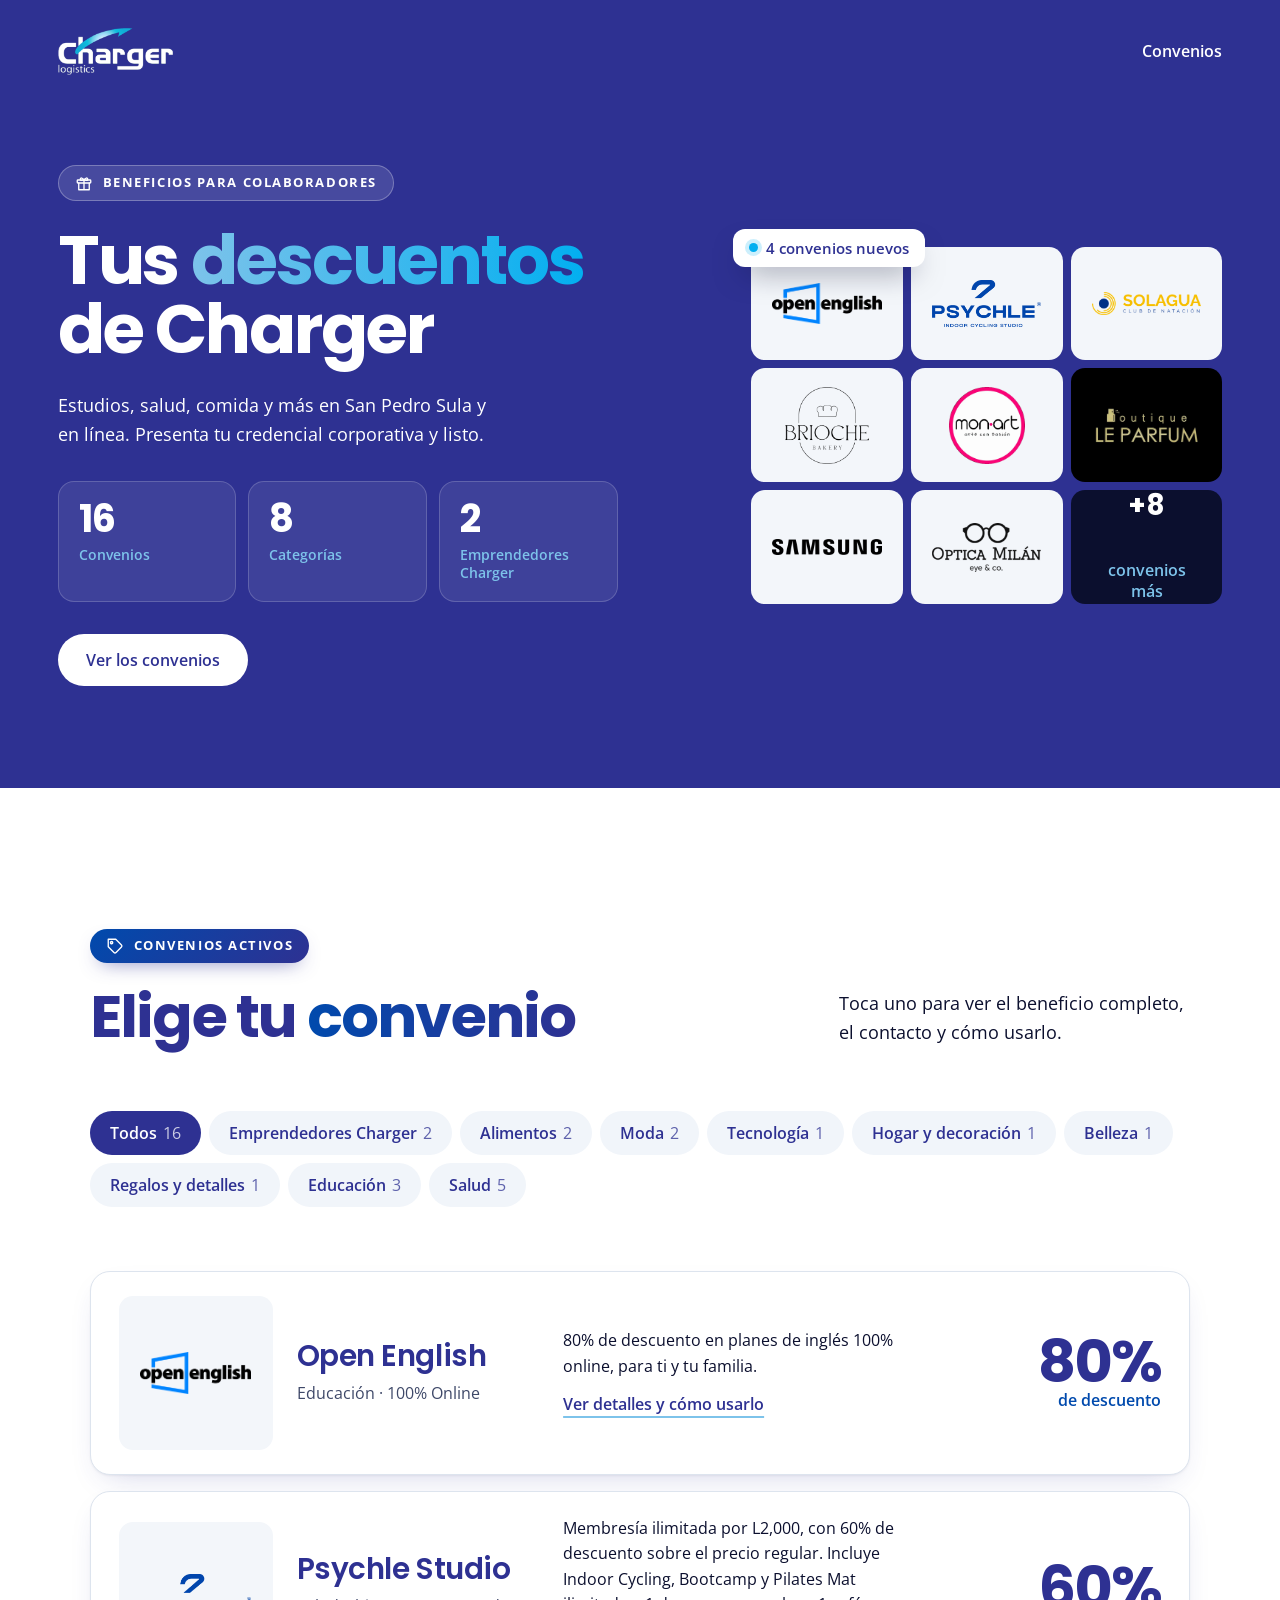
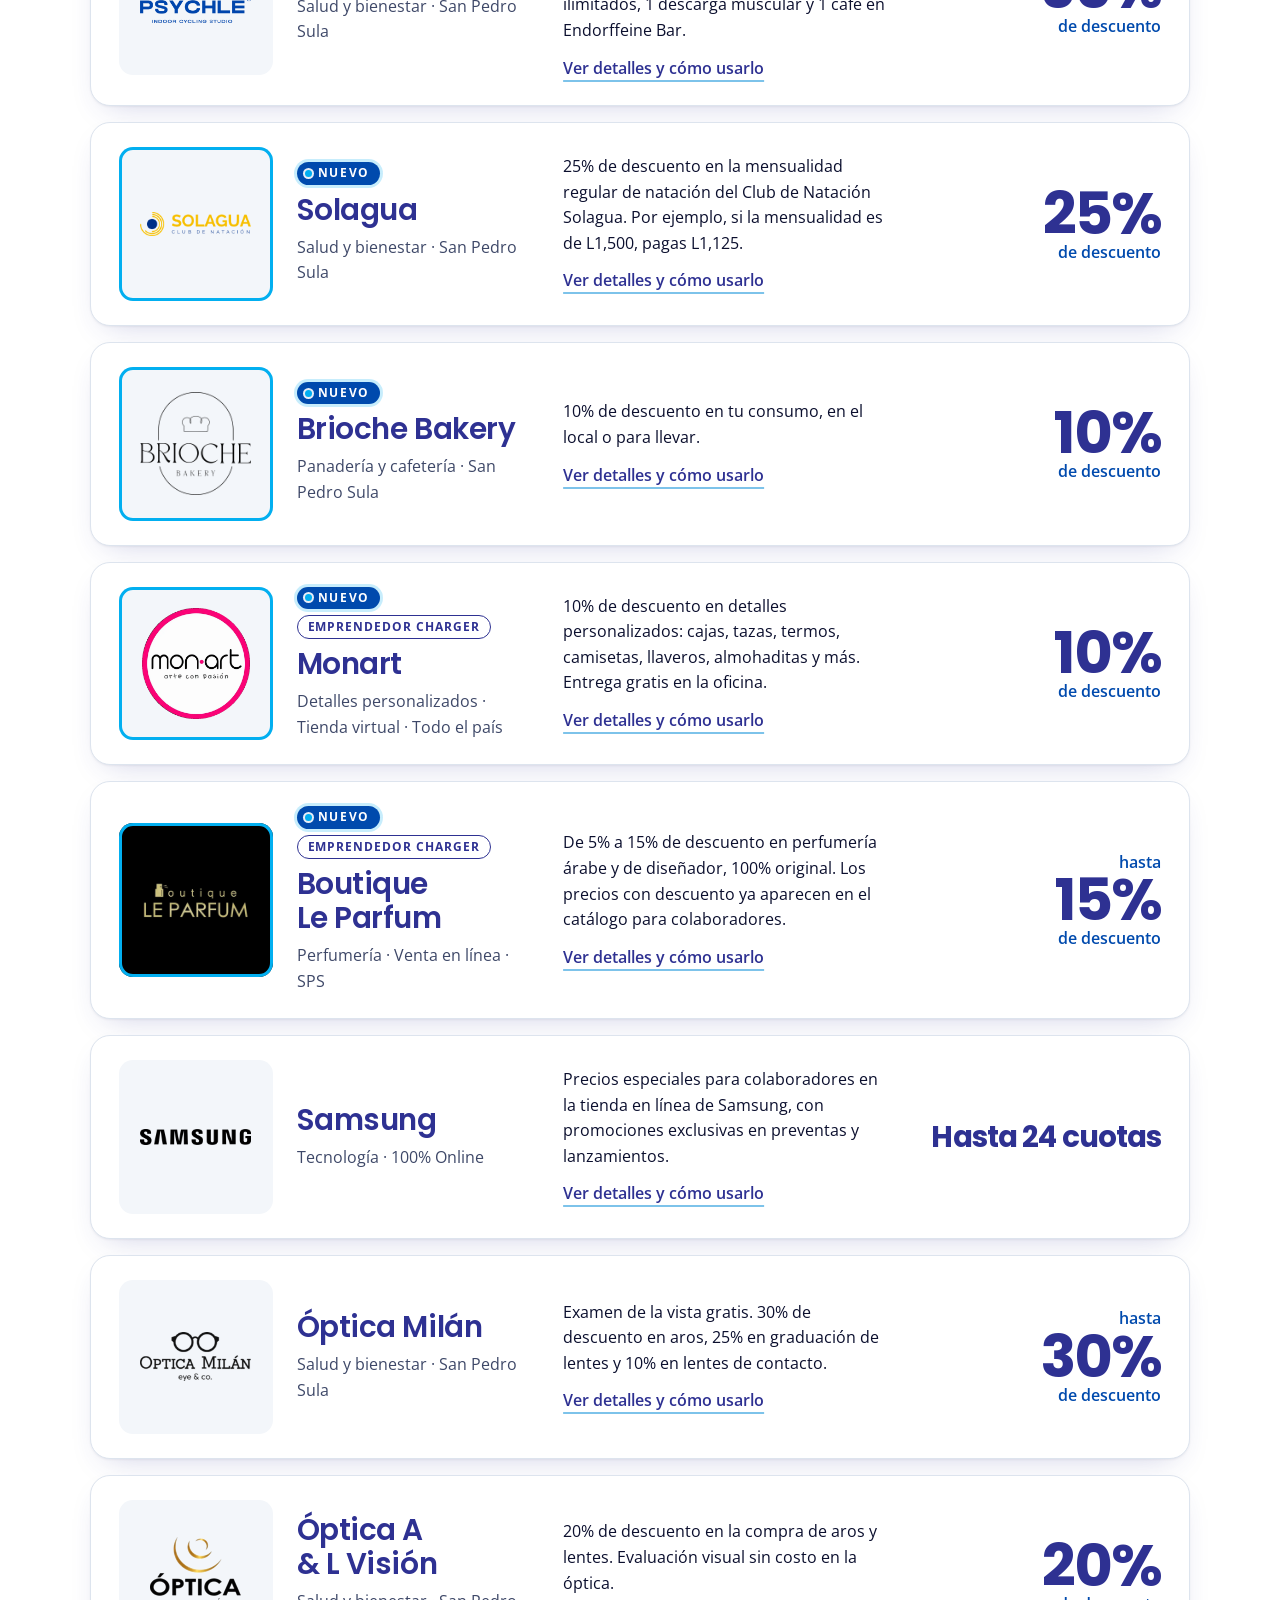
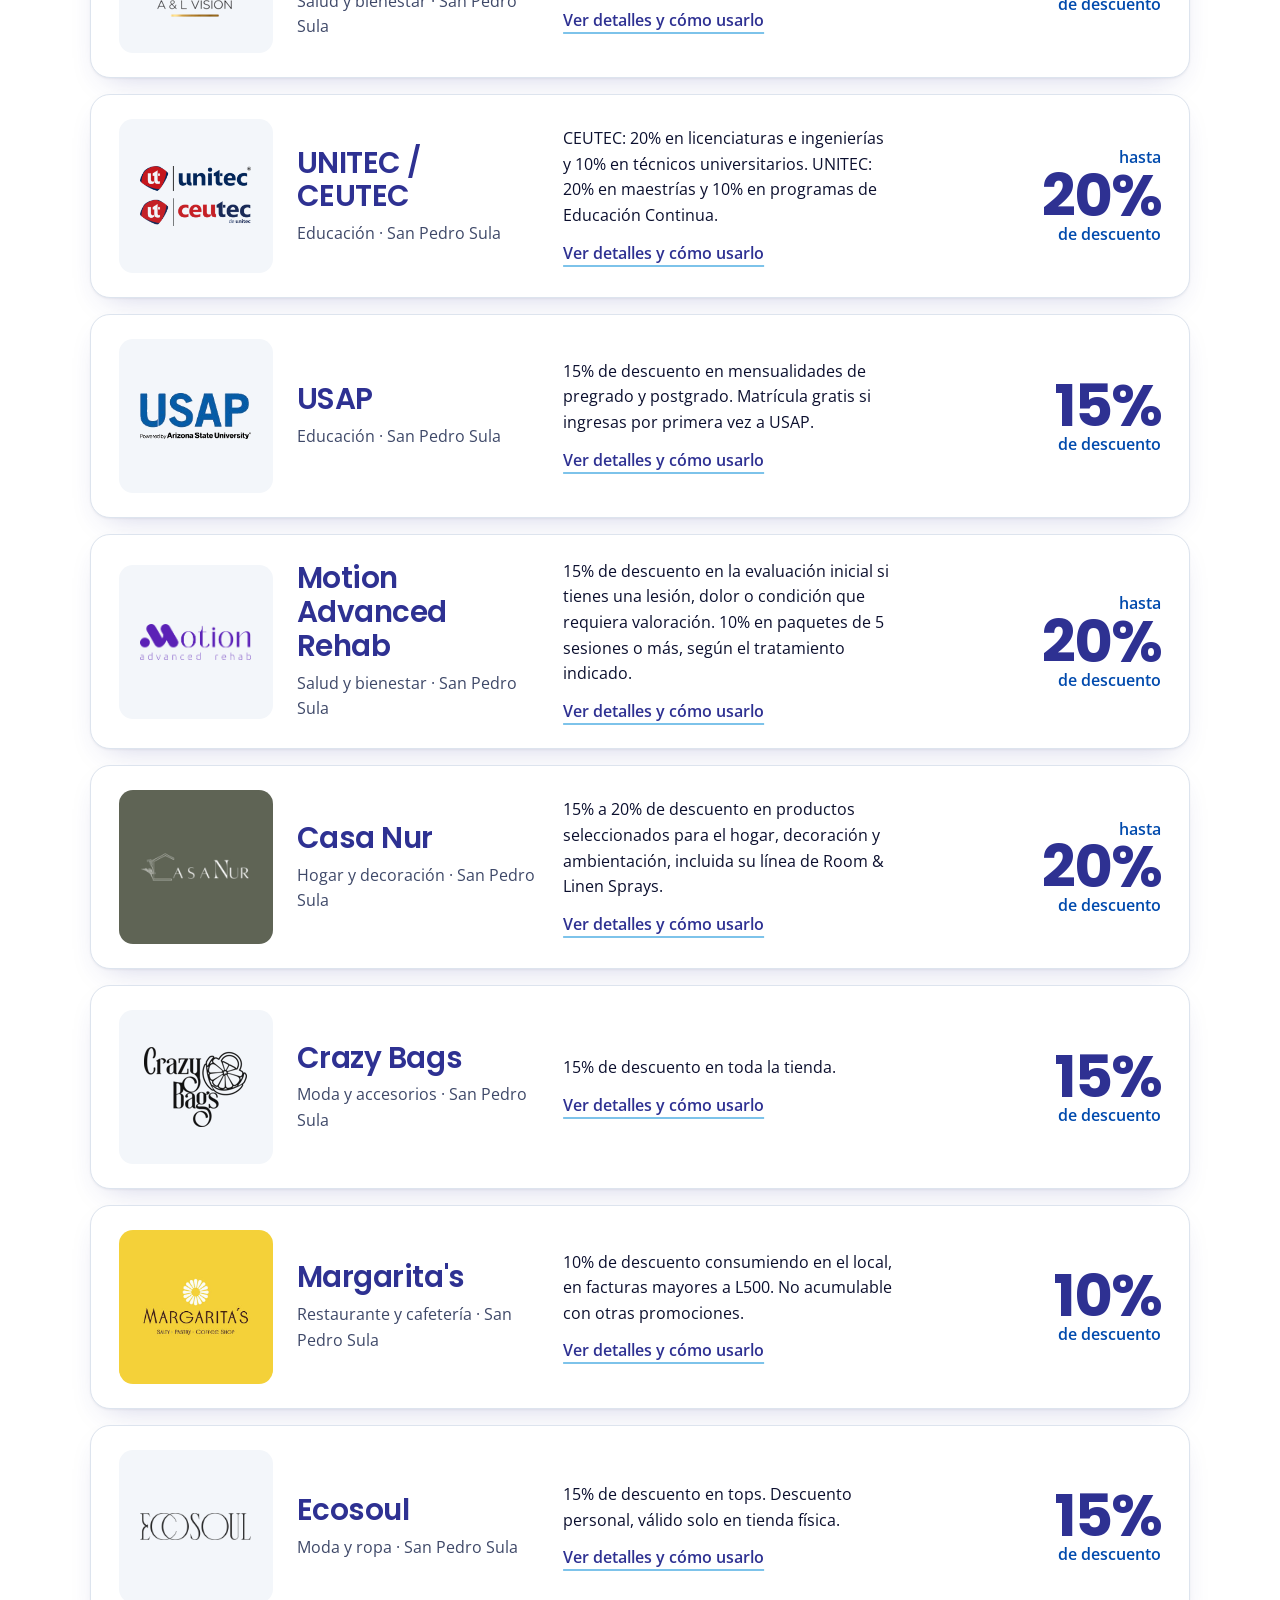
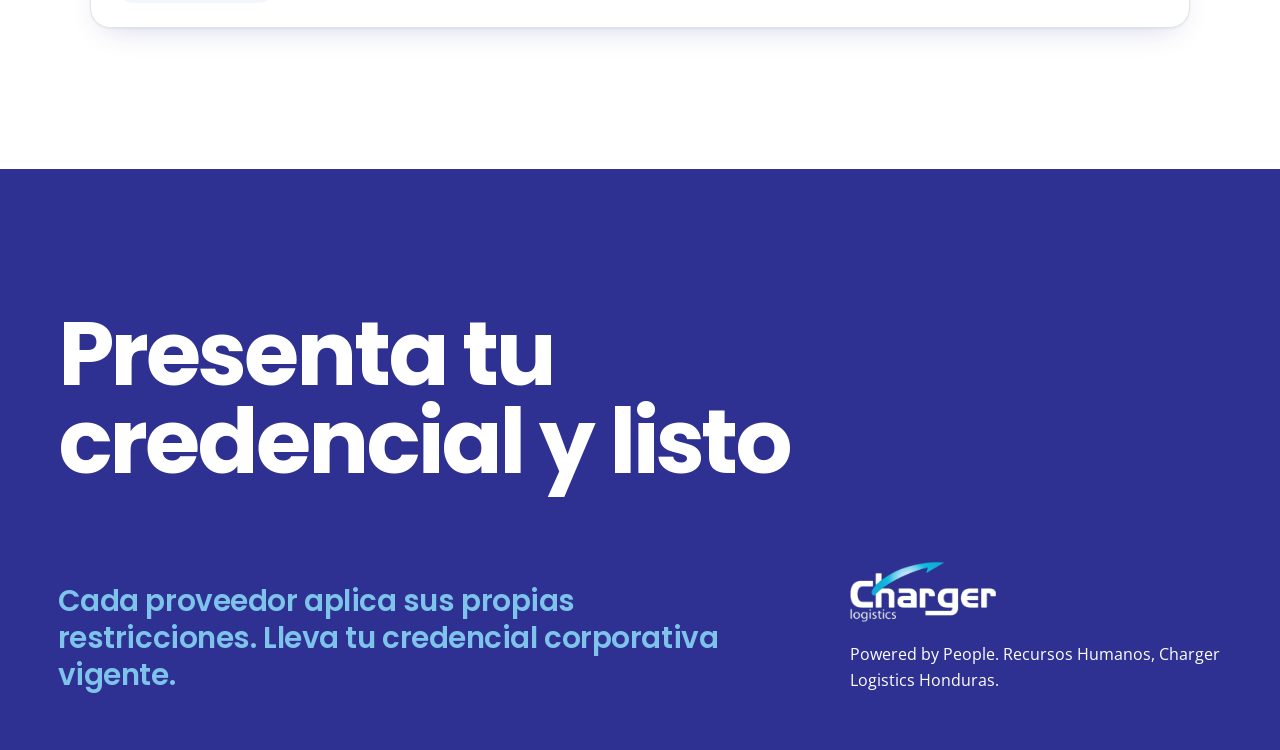
==== commit 41045bdc: "Convenios: cierre a todo el ancho, igual que la portada Co-Authored-By: Claude Opus 5.5 <noreply@ant" ====
--- a/convenios/index.html
+++ b/convenios/index.html
@@ -148,6 +148,7 @@
 
 /* Cierre */
 .close{background:var(--indigo);color:var(--white);padding-block:var(--gap) 56px}
+.close .wrap{padding-inline:var(--m-hero)}
 .close h2{font-size:var(--fs-display);font-weight:700;line-height:.98;letter-spacing:-.035em}
 .close-foot{margin-top:clamp(48px,6vw,88px);display:grid;grid-template-columns:repeat(12,1fr);column-gap:24px;row-gap:48px;align-items:end}
 .close-text{grid-column:1/span 7;max-width:40ch;font-family:var(--title);font-weight:600;font-size:var(--fs-statement);line-height:1.25;letter-spacing:-.015em;color:var(--sky)}
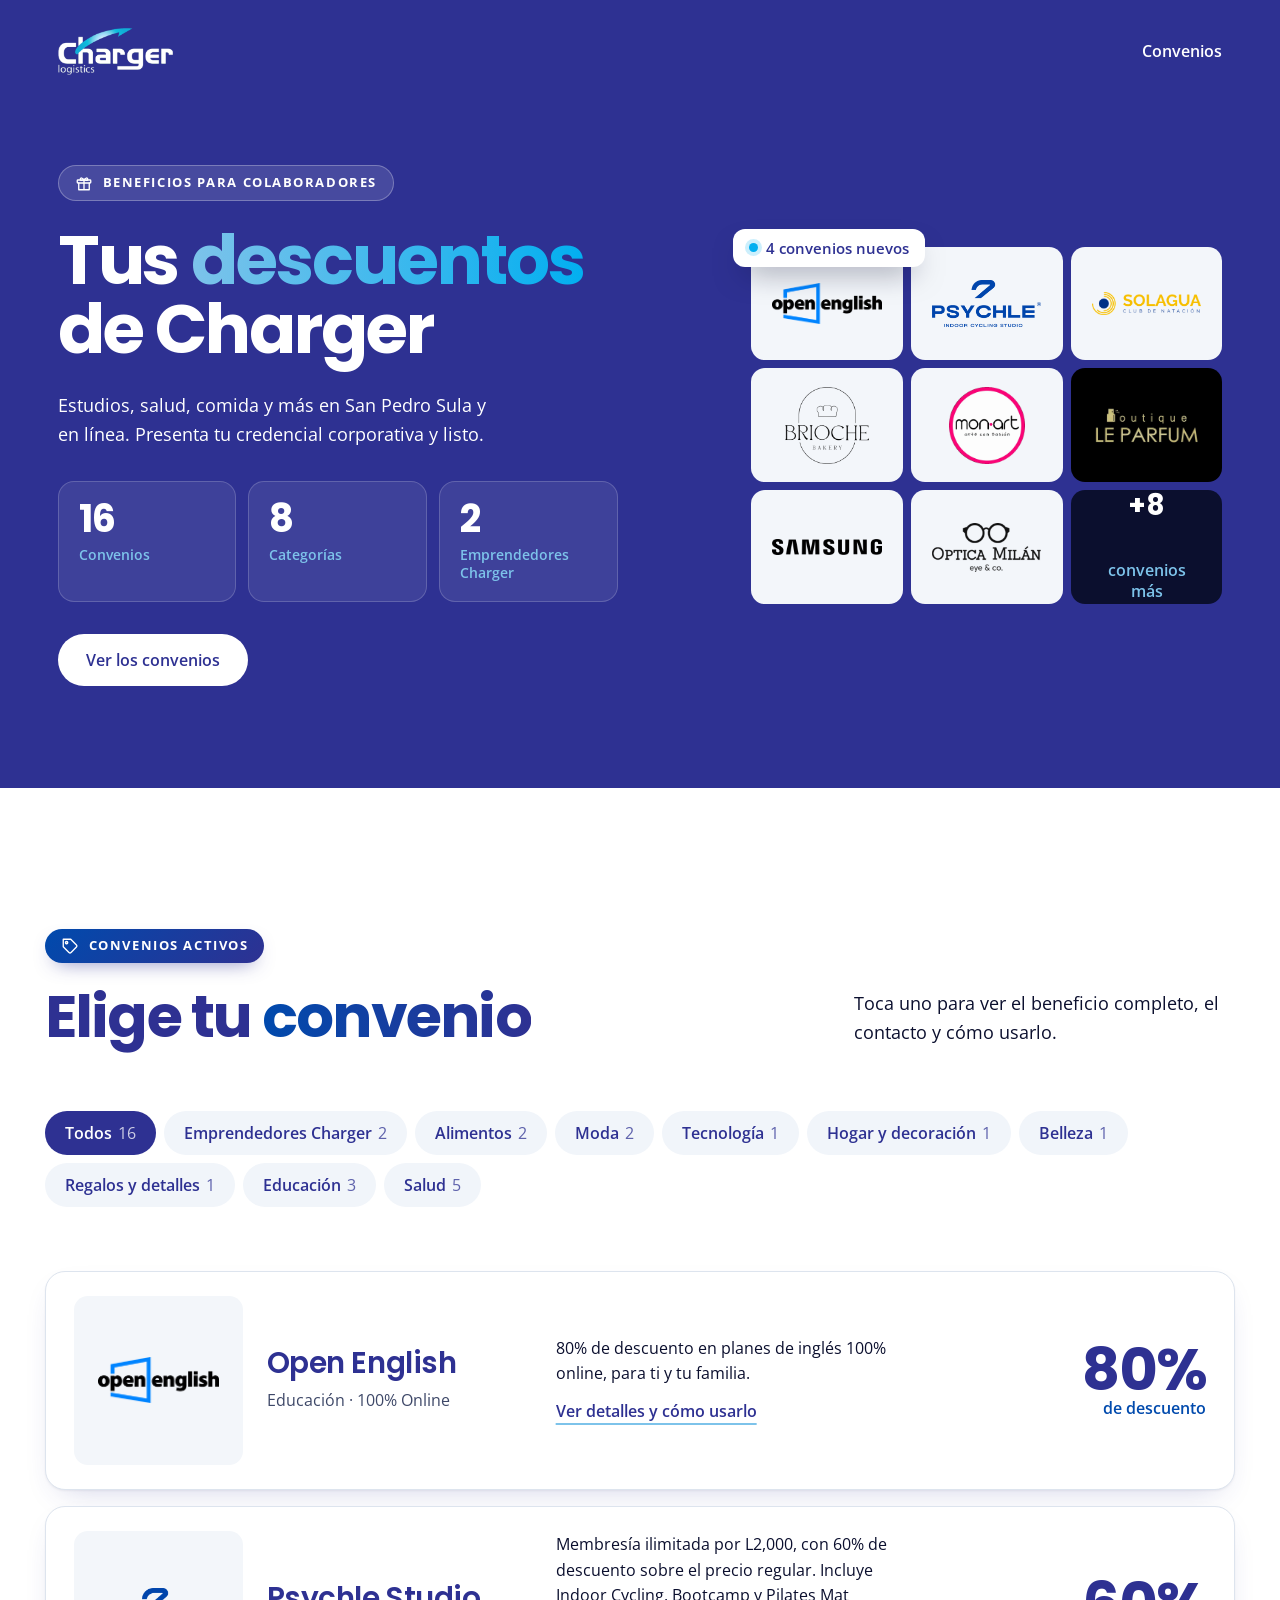
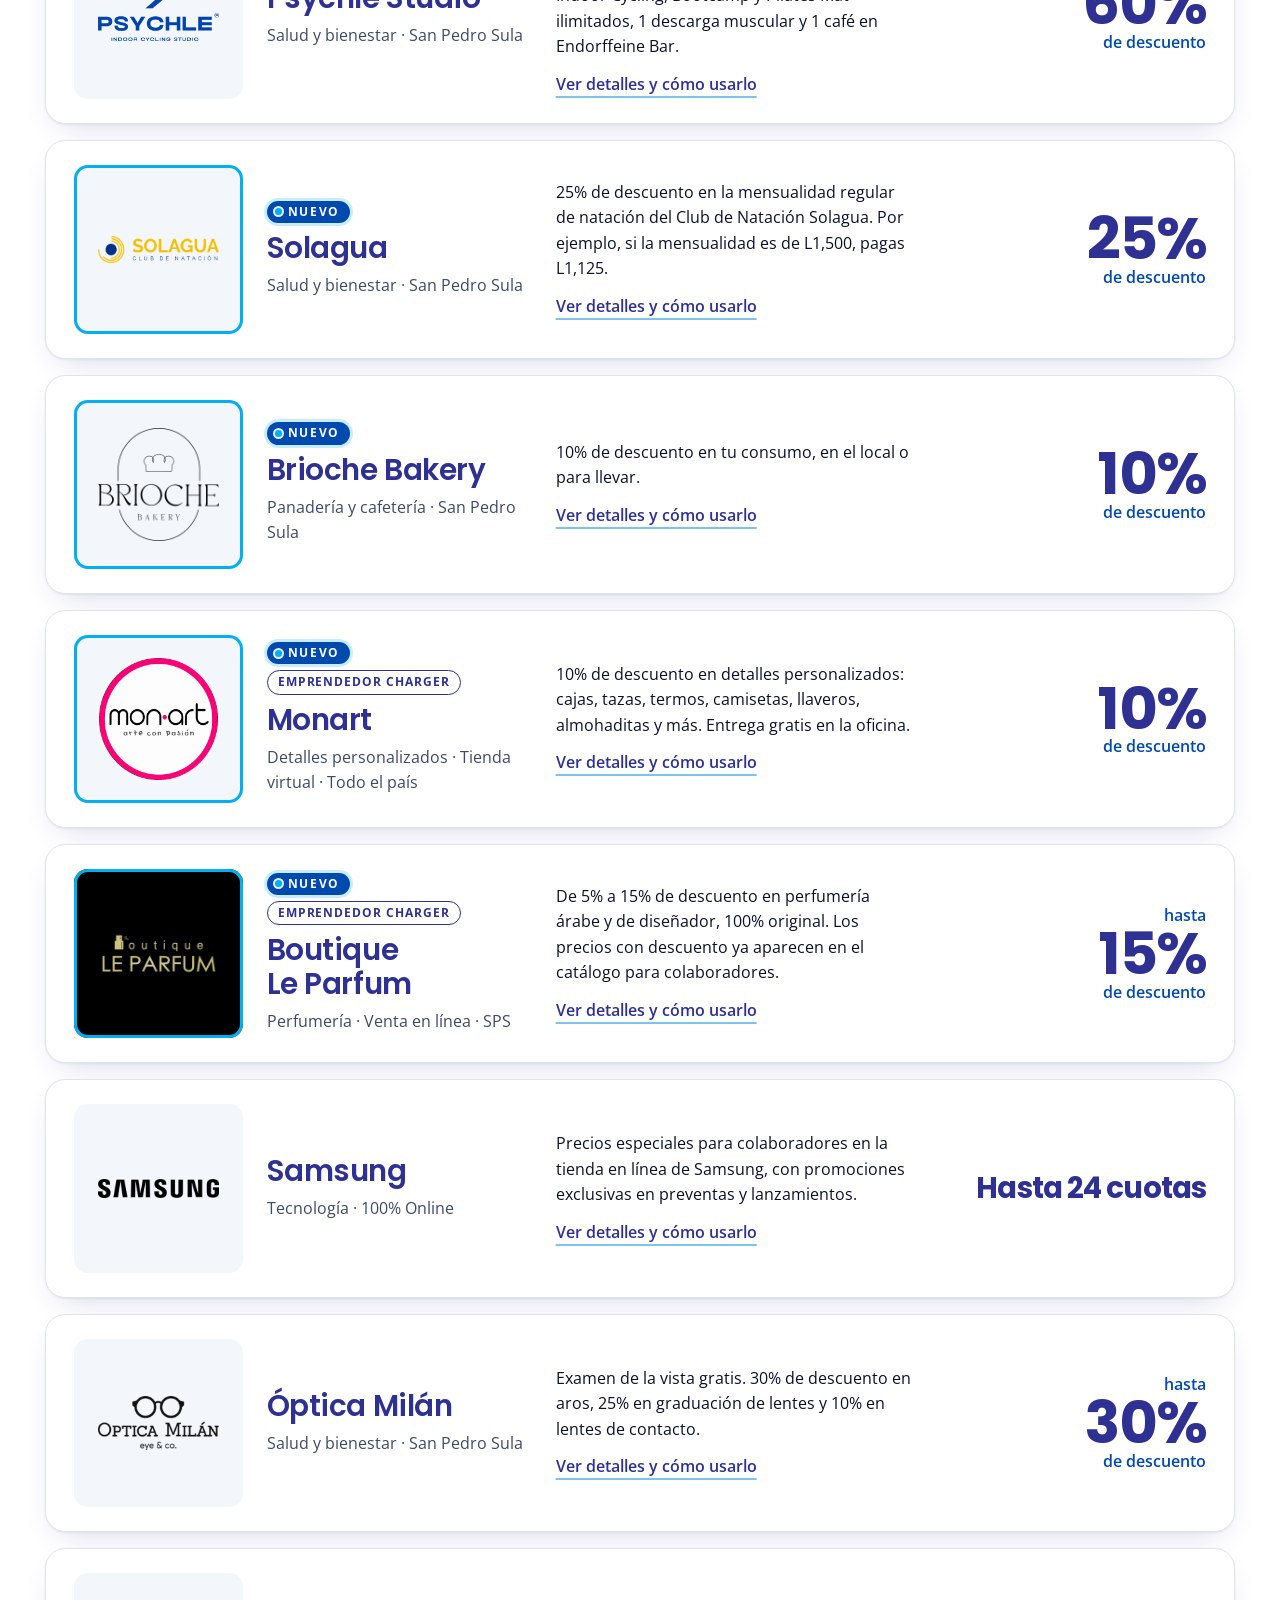
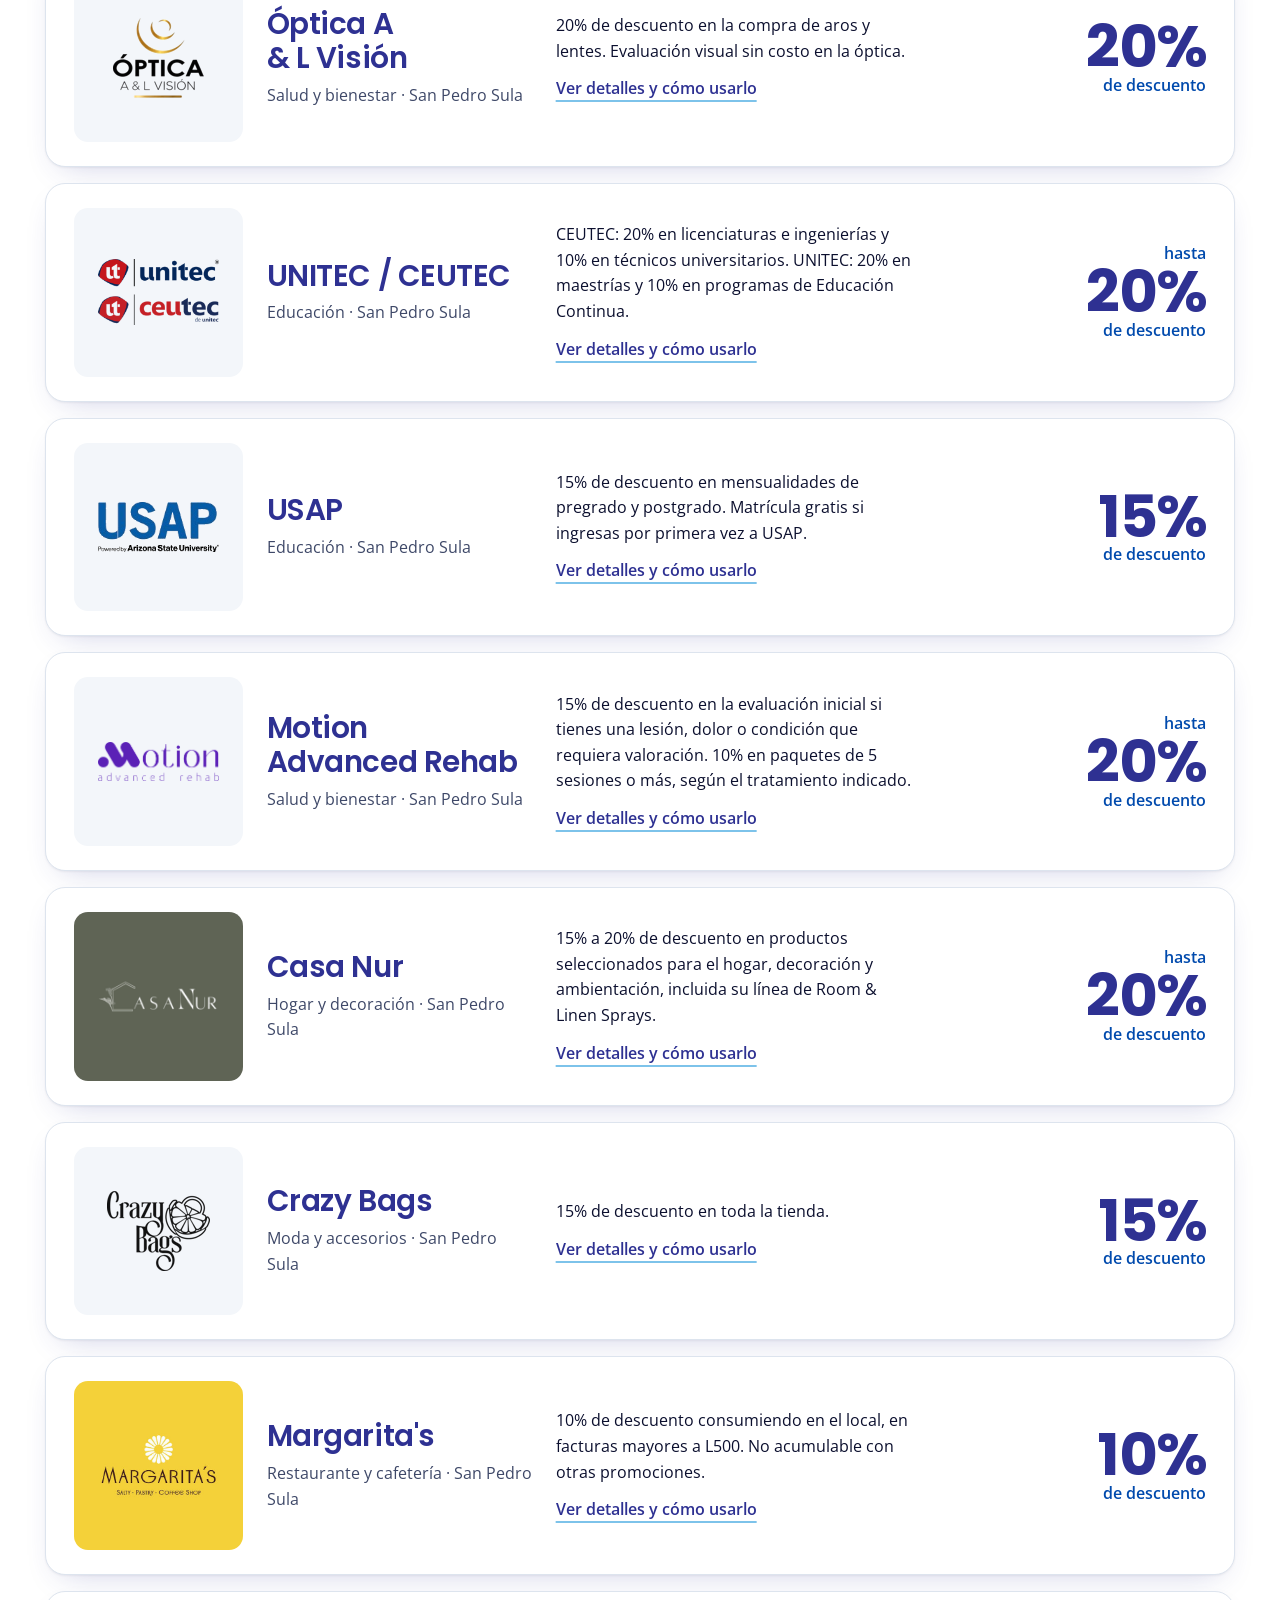
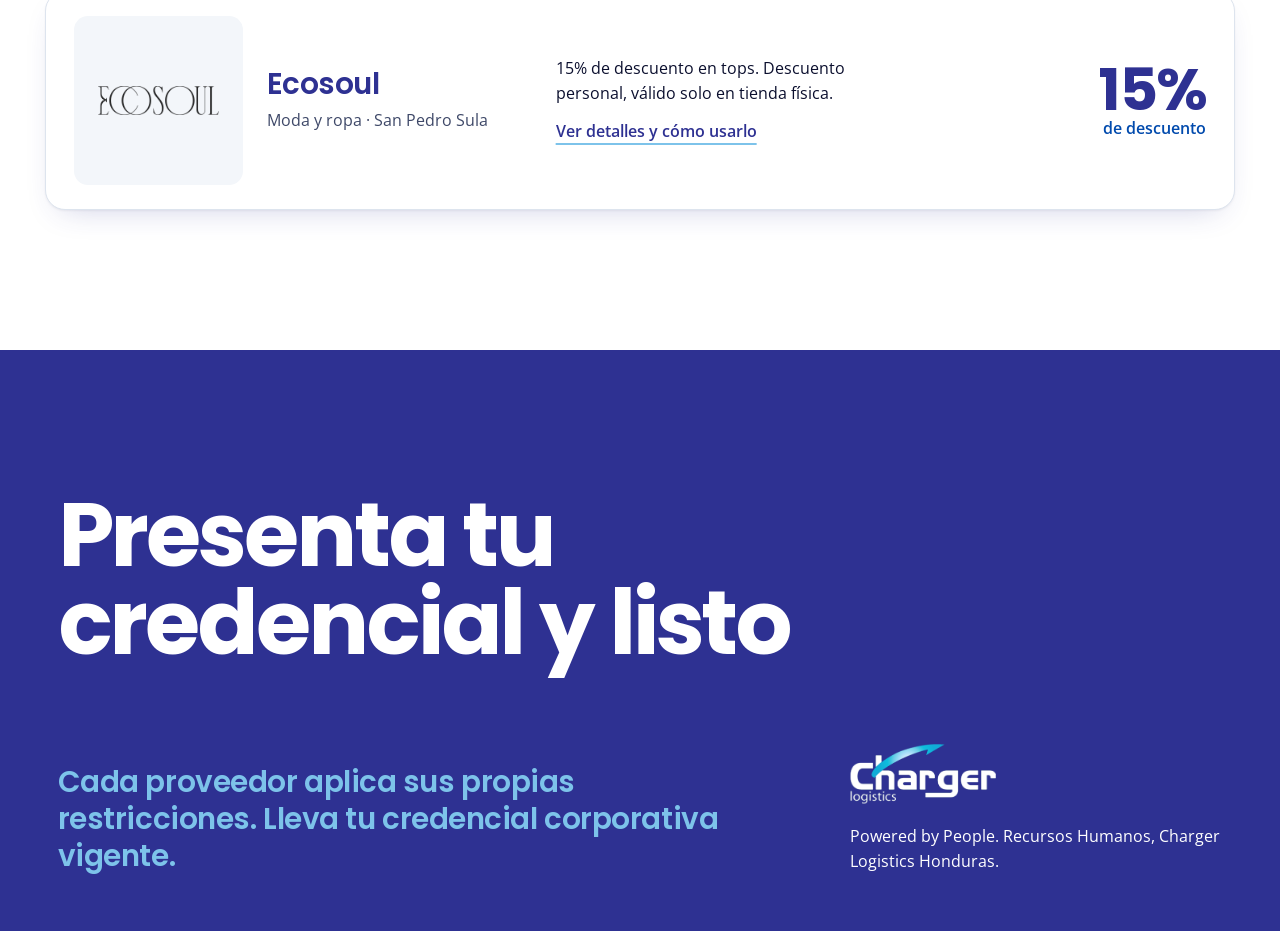
==== commit 9a3b7a08: "Convenios: margen de la sección central a la mitad Co-Authored-By: Claude Opus 5.5 <noreply@anthropi" ====
--- a/convenios/index.html
+++ b/convenios/index.html
@@ -43,7 +43,7 @@
 [hidden]{display:none!important}
 ::selection{background:var(--cyan);color:var(--ink)}
 :focus-visible{outline:3px solid var(--cyan);outline-offset:3px}
-.wrap{padding-inline:max(var(--m),calc((100% - var(--max))/2))}
+.wrap{padding-inline:max(20px,calc(max(var(--m),calc((100% - var(--max))/2))/2))}
 .skip{position:absolute;left:max(var(--m),calc((100% - var(--max))/2));top:-100px;z-index:10;background:var(--white);color:var(--indigo);padding:12px 20px;font-weight:600}
 .skip:focus{top:16px}
 
